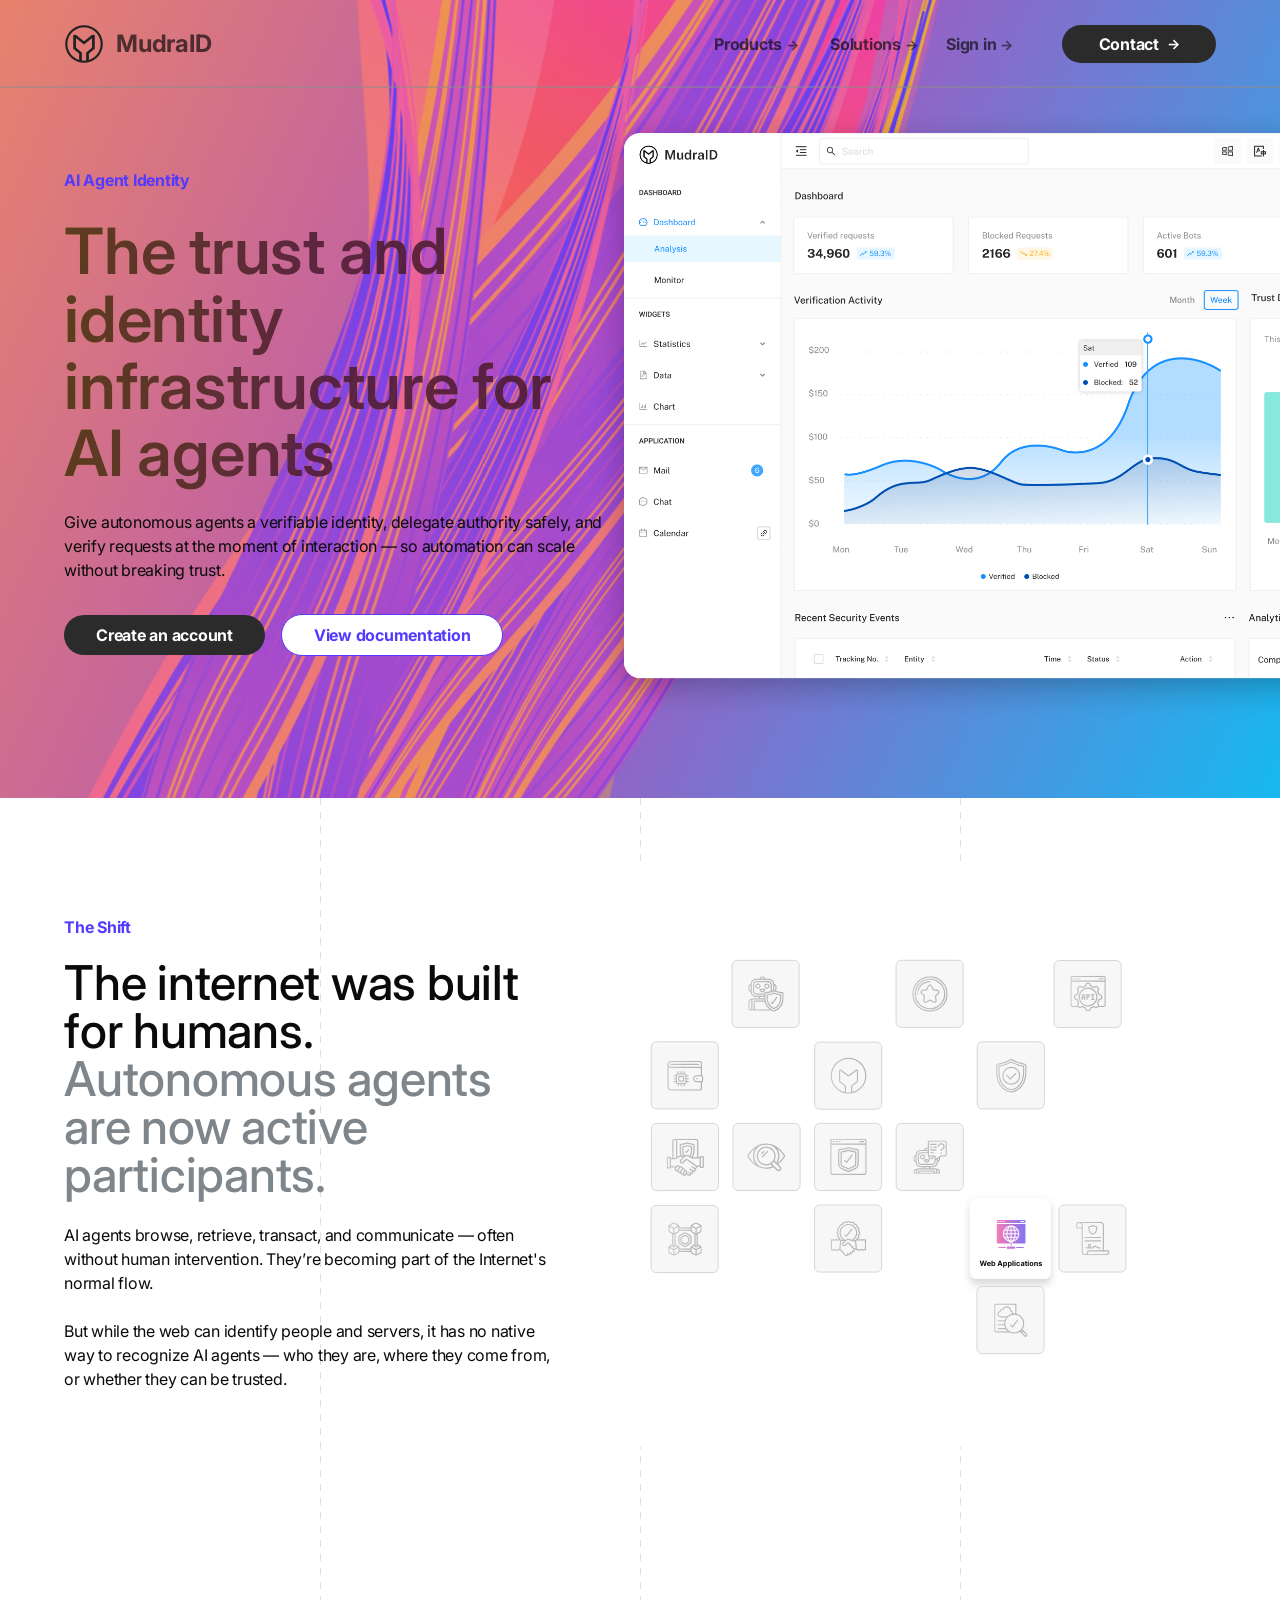
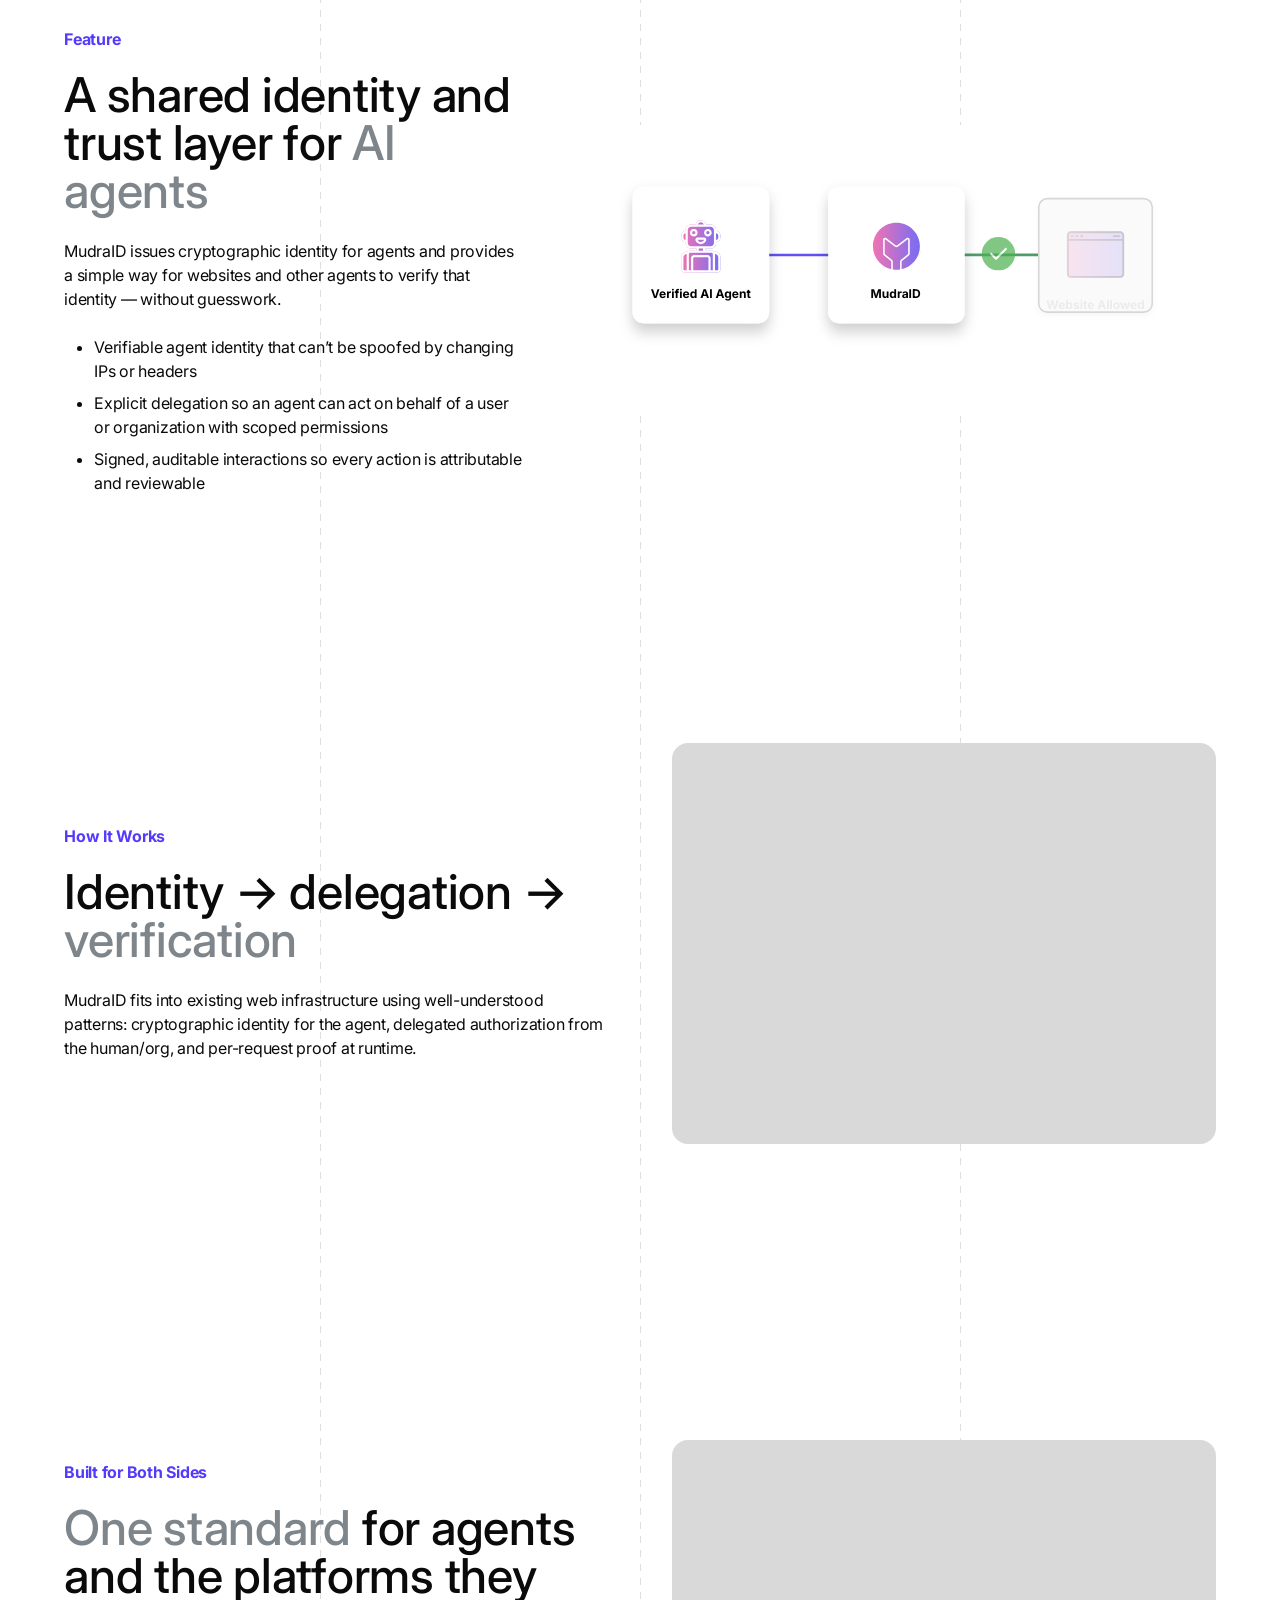
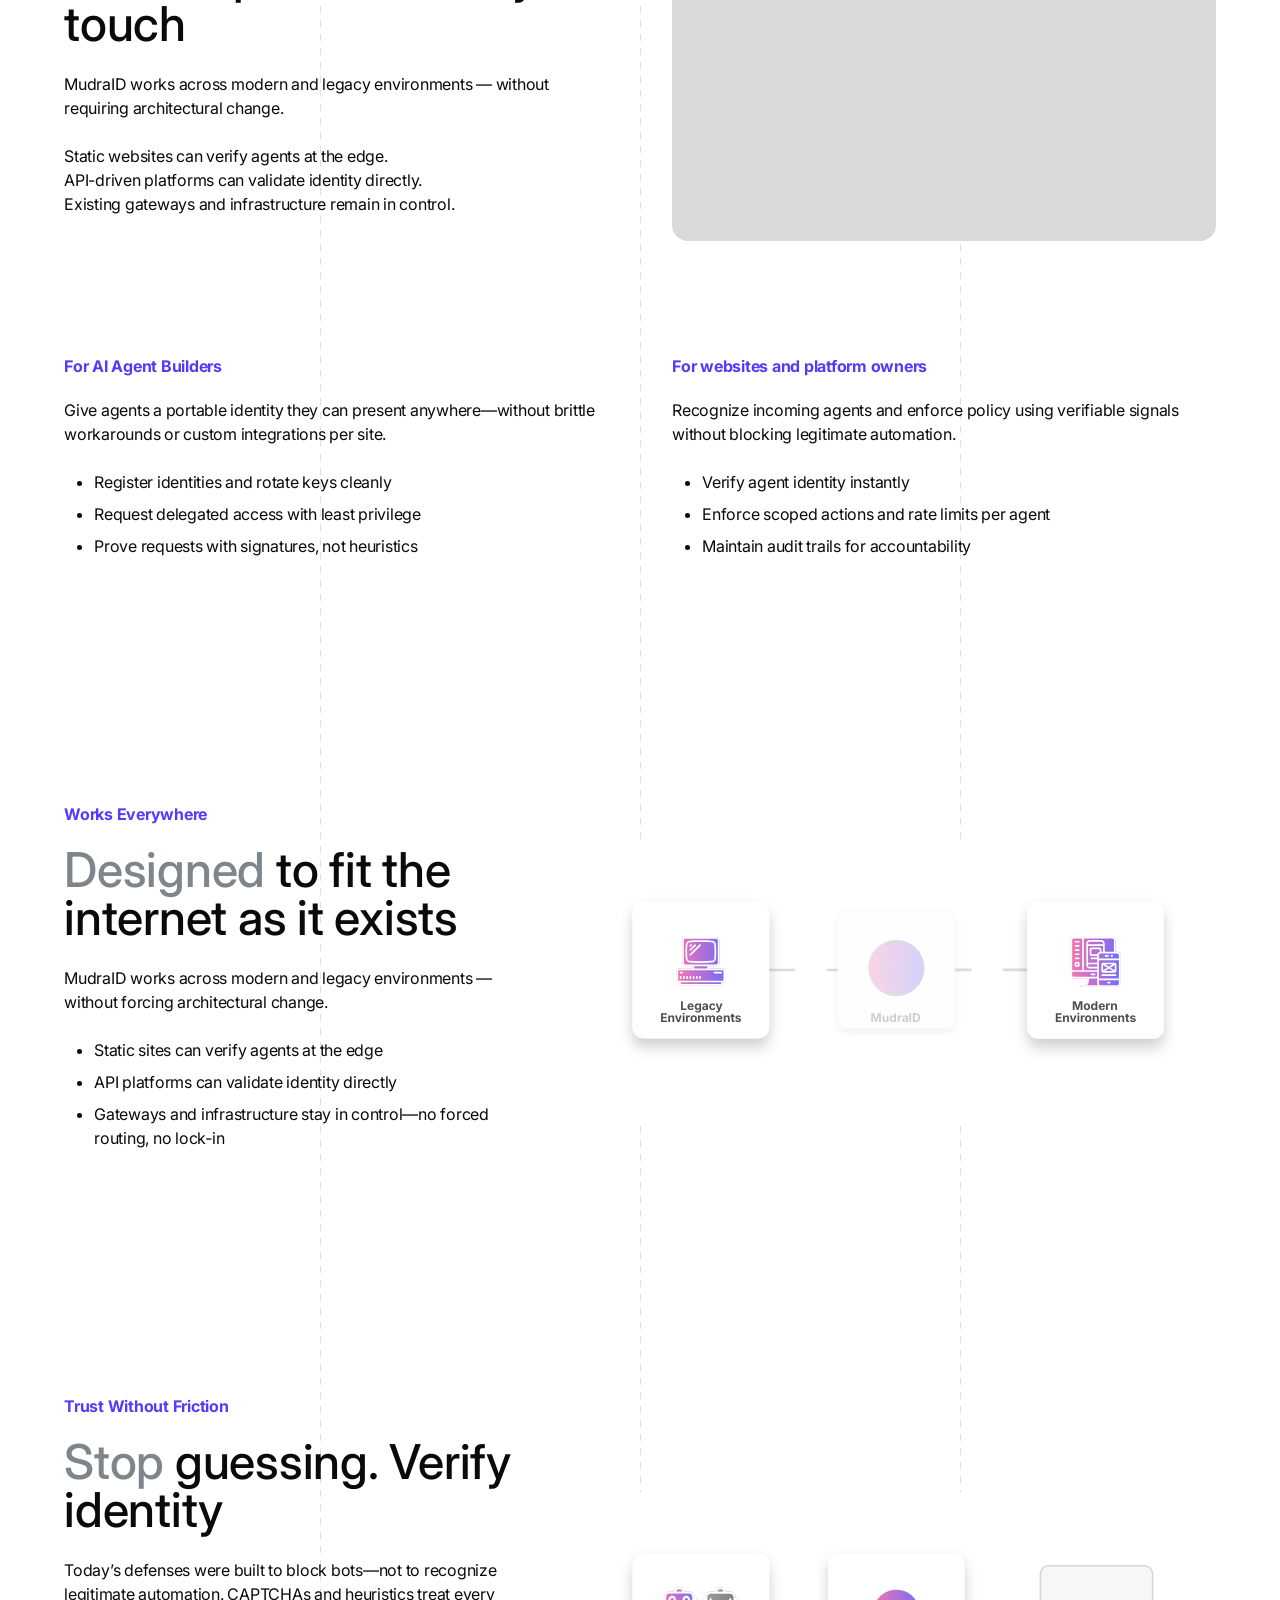
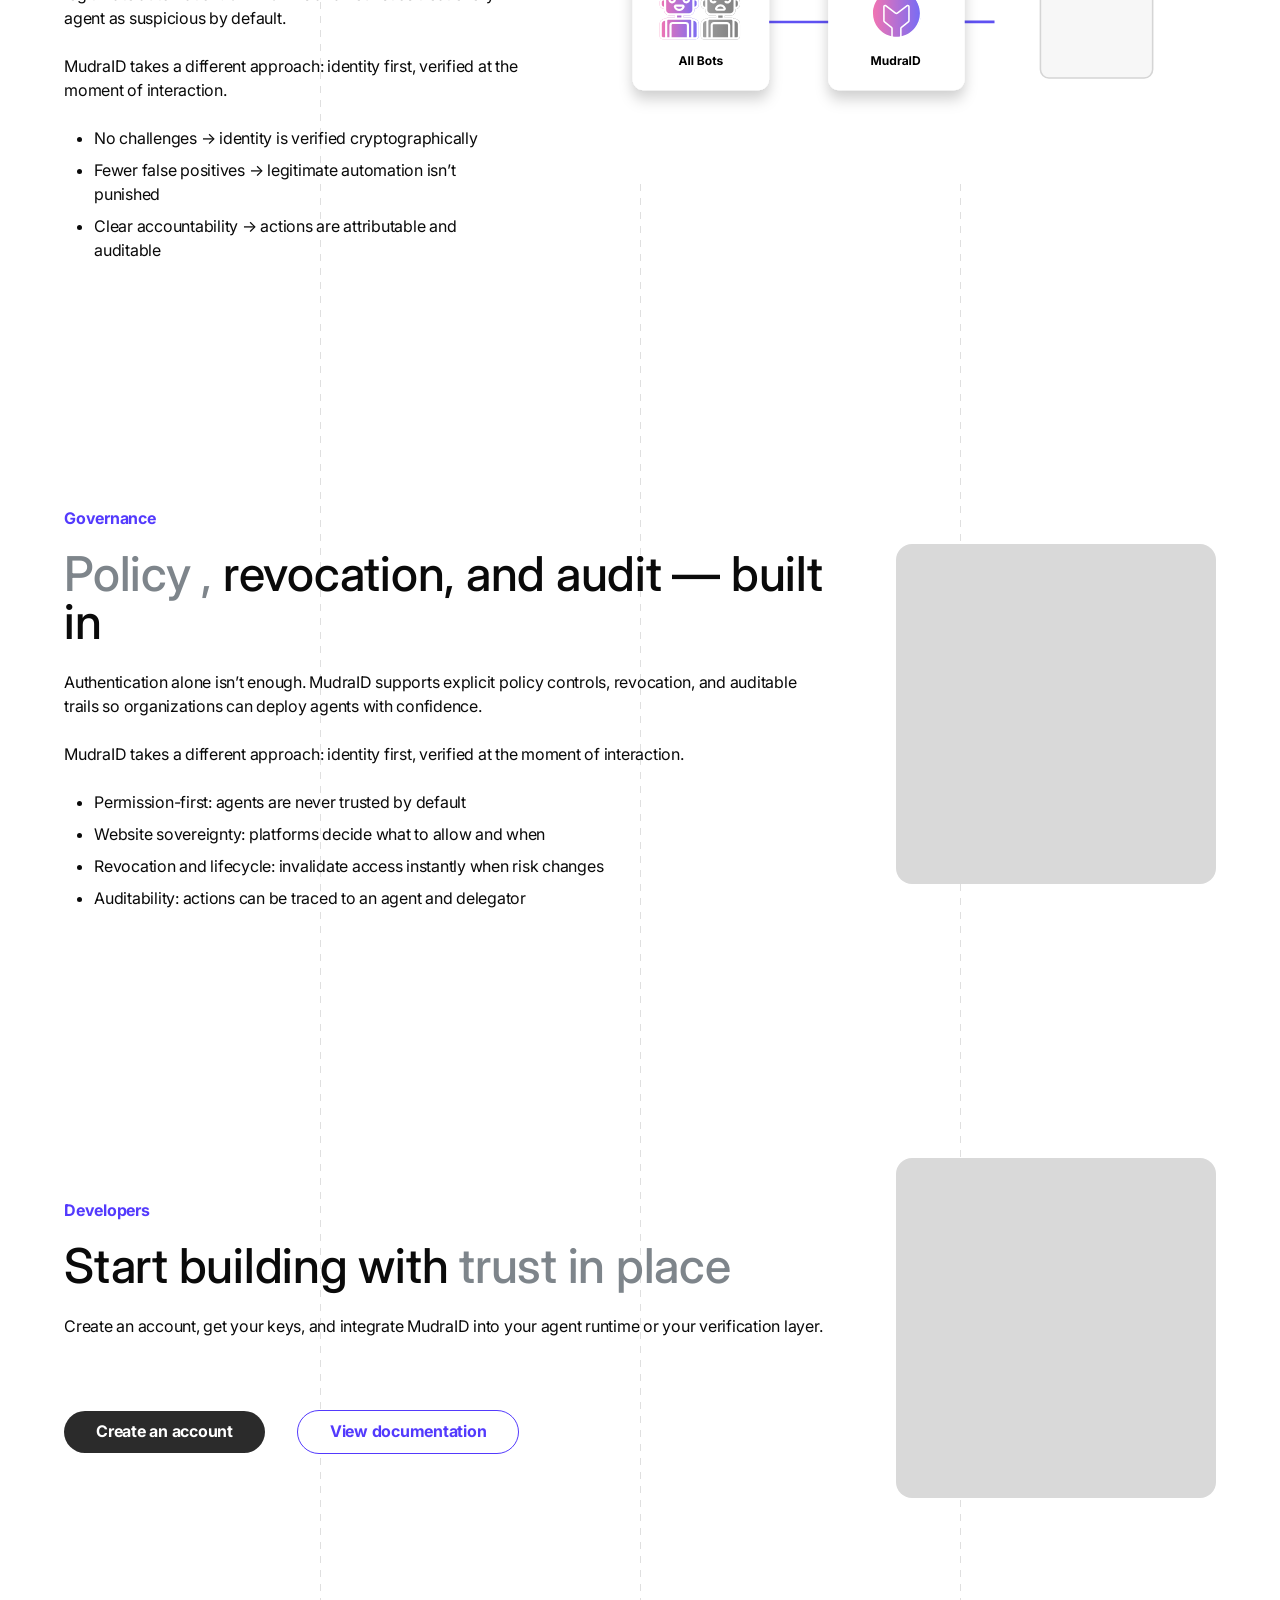
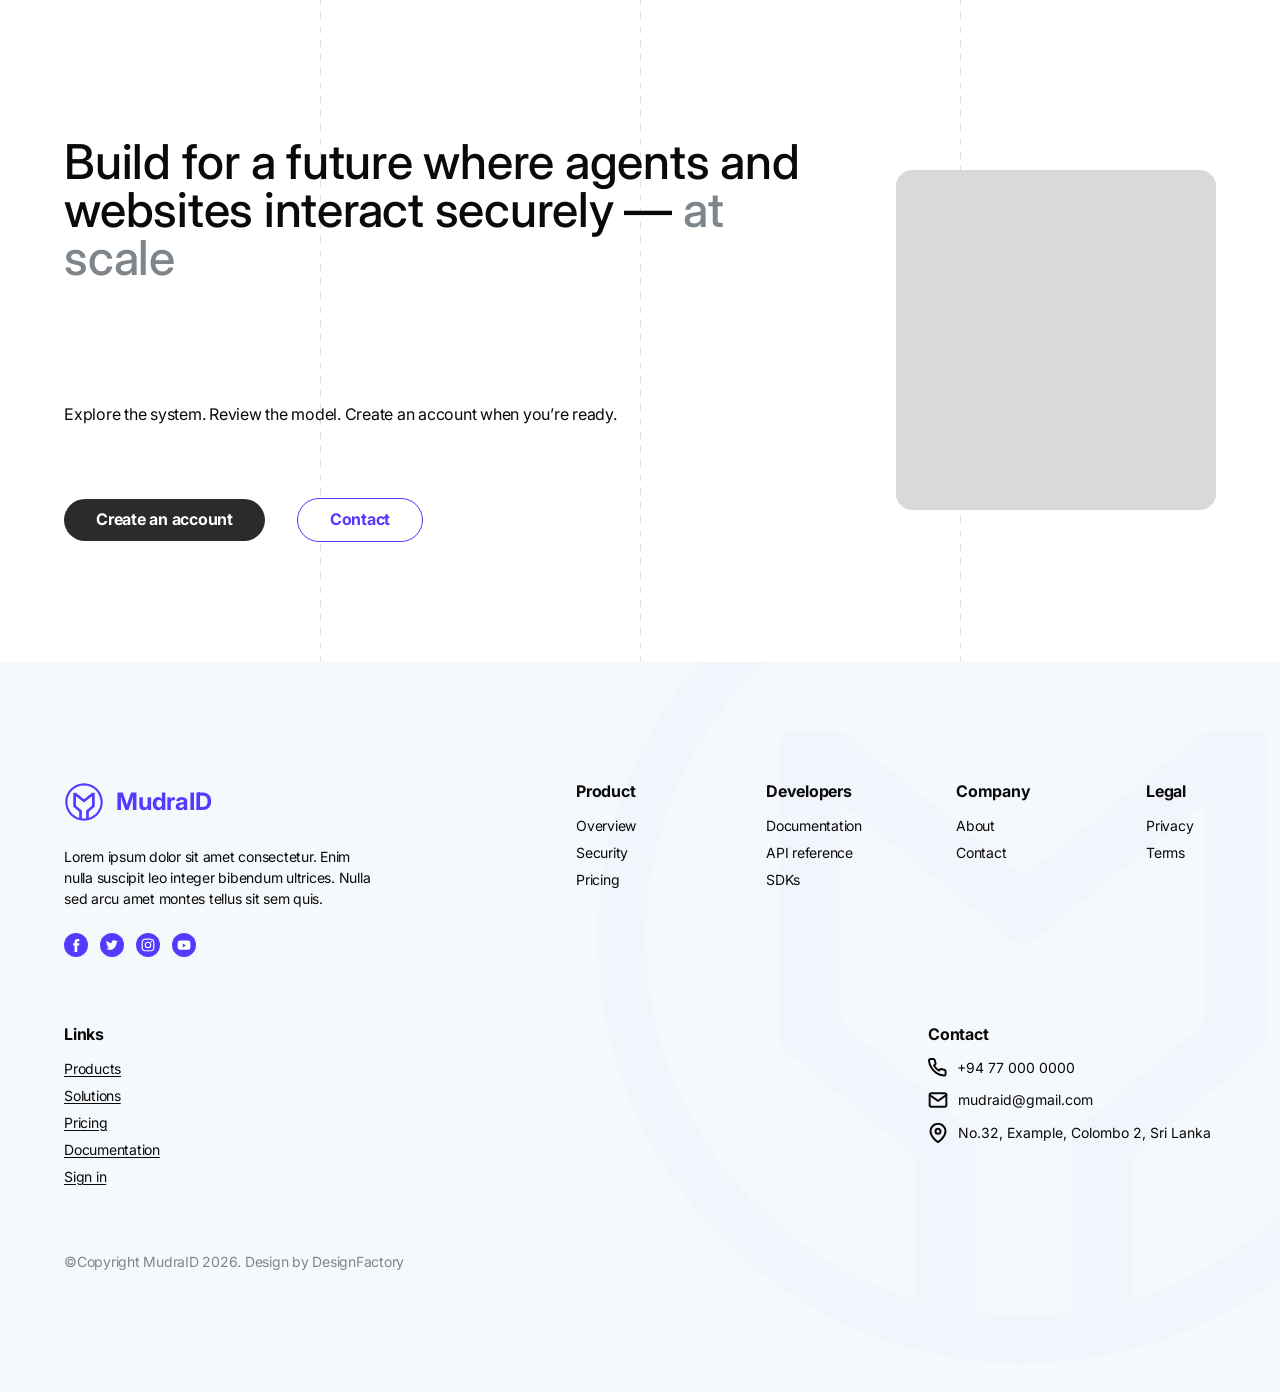
==== index.html @ 0c5ad4fb "1ST SECTION COMPLTET" ====
<!DOCTYPE html>
<html lang="en">

<head>
    <meta charset="UTF-8" />
    <meta name="viewport" content="width=device-width, initial-scale=1.0" />
    <title>MudraID – Trust and identity infrastructure for AI agents</title>
    <meta name="description"
        content="Enable autonomous systems to prove who they are, what they can do, and who they represent." />
    <link rel="preconnect" href="https://fonts.googleapis.com">
    <link rel="preconnect" href="https://fonts.gstatic.com" crossorigin>
    <link href="https://fonts.googleapis.com/css2?family=Inter:wght@400;500;600;700;800;900&display=swap"
        rel="stylesheet">
    <link rel="stylesheet" href="./assets/styles/css/home/home.css">
    <link rel="stylesheet" href="./assets/styles/css/home/home_mobile.css">
    <link rel="stylesheet" href="./assets/styles/css/home/home_tab.css">
</head>

<body>
    <header class="site-header">
        <div class="site-header-inner">
            <a href="/" class="site-header-logo" aria-label="MudraID home">
                <img src="assets/img/HeaderLogo.png" alt="" class="site-header-logo-img" width="40" height="40"
                    decoding="async">
                <span class="site-header-logo-text">
                    <span class="site-hero-title-rest">MudraID</span>
                </span>
            </a>
            <nav class="site-header-nav" aria-label="Main navigation">
                <a href="#" class="site-header-link">Products <span class="site-header-link-arrow"
                        aria-hidden="true">→</span></a>
                <a href="#" class="site-header-link">Solutions <span class="site-header-link-arrow"
                        aria-hidden="true">→</span></a>
                <a href="#" class="site-header-link">Sign in <span class="site-header-link-arrow"
                        aria-hidden="true">→</span></a>
                <a href="#" class="site-header-cta">Contact <span class="site-header-link-arrow"
                        aria-hidden="true">→</span></a>
            </nav>
        </div>
    </header>

    <!-- Hero: background animation (SVGator) -->
    <section class="site-hero" aria-label="Hero">
        <div class="site-hero-bg" aria-hidden="true">
            <object type="image/svg+xml" class="site-hero-bg-svg site-hero-bg-svg--bottom"
                data="assets/animations/Hero%20Bottom.svg" width="1920" height="1080" aria-hidden="true"></object>
            <object type="image/svg+xml" class="site-hero-bg-svg site-hero-bg-svg--top"
                data="assets/animations/Hero%20top.svg" width="1920" height="1080" aria-hidden="true"></object>
        </div>
        <div class="site-hero-main">
            <div class="site-hero-content">
                <div class="site-hero-copy">
                    <p class="site-hero-eyebrow">AI Agent Identity</p>
                    <h1 class="site-hero-title" aria-label="The trust and identity infrastructure for AI agents">
                        <span class="site-hero-title-line">The trust and</span>
                        <span class="site-hero-title-line">identity</span>
                        <span class="site-hero-title-line">infrastructure for</span>
                        <span class="site-hero-title-line">AI agents</span>
                    </h1>
                    <p class="site-hero-desc">Give autonomous agents a verifiable identity, delegate authority safely,
                        and
                        verify requests at the moment of interaction — so automation can scale without breaking trust.
                    </p>
                    <div class="site-hero-actions">
                        <a href="#" class="site-hero-btn site-hero-btn--primary">Create an account</a>
                        <a href="#" class="site-hero-btn site-hero-btn--secondary">View documentation</a>
                    </div>
                </div>
            </div>
            <div class="site-hero-dashboard-wide" aria-hidden="true">
                <img src="assets/img/fullDashBoard%20image.png" alt="" style="width: 95%; height: 100%;"
                    class="site-hero-dashboard-wide-img" loading="eager" decoding="async">
            </div>
        </div>
        <div class="site-hero-dashboard">
            <img src="assets/img/heroDashboardImage.png" alt="Product dashboard preview" class="site-hero-dashboard-img"
                width="640" height="400" loading="eager" decoding="async">
        </div>
    </section>

    <!-- section 1: The Shift (desktop: text + Story 1,2,3 animation — Figma) -->
    <div class="Section1">
        <div class="Content">
            <span class="section-label">The Shift</span>
            <span class="section-title">

                The internet was built for humans.
                <span class="text-style-1">Autonomous agents are now active participants.</span>
            </span>
            <span class="section-content">
                AI agents browse, retrieve, transact, and communicate — often without human intervention. They’re
                becoming part of the Internet's normal flow.
                 <br />
                 <br />
                But while the web can identify people and servers, it has no native way to recognize AI agents — who
                they are, where they come from, or whether they can be trusted.
            </span>
        </div>
        <div class="section1-shift-visual" aria-hidden="true">
            <object data="assets/animations/Story%201%2C2%2C3%20Desktop.svg" type="image/svg+xml"
                class="section1-shift-svg section1-shift-svg--desktop" width="658" height="585"
                aria-label="MudraID Core and Verification Gateway diagram"></object>
            <object data="assets/animations/Story%201%2C2%20Tablet.svg" type="image/svg+xml"
                class="section1-shift-svg section1-shift-svg--tablet"  aria-hidden="true"></object>
            <object data="assets/animations/Story%201%20Mobile.svg" type="image/svg+xml"
                class="section1-shift-svg section1-shift-svg--mobile" width="658" height="585" aria-hidden="true"></object>
        </div>
    </div>

    <!-- section 2: Feature — Section 3 A / Desktop animation -->
    <div class="Section Section--feature">
        <div class="Content">
            <span class="section-label">Feature</span>
            <span class="section-title">
                A shared identity and trust layer for
                <span class="text-style-1">AI agents</span>
            </span>
            <span class="section-content">
                MudraID issues cryptographic identity for agents and provides a simple way for websites and other agents
                to verify that identity — without guesswork.
            </span>
            <ul class="section-list">
                <li>Verifiable agent identity that can’t be spoofed by changing IPs or headers</li>
                <li>Explicit delegation so an agent can act on behalf of a user or organization with scoped permissions
                </li>
                <li>Signed, auditable interactions so every action is attributable and reviewable</li>
            </ul>
        </div>
        <div class="section-feature-visual home-section3-visual" aria-hidden="true">
            <div class="home-section3-anim-wrap home-section3-slides state-a" id="home-section3-slides">
                <div class="home-section3-slide home-section3-slide-a">
                    <object data-src="assets/animations/Section%203%20A.svg" data-lazy="true" type="image/svg+xml"
                        class="section-feature-svg home-section-img home-animated-svg-object home-section3-anim-object"
                        width="628" height="285"
                        aria-label="Unverified AI Agent to MudraID to Website Allowed flow diagram"></object>
                </div>
                <div class="home-section3-slide home-section3-slide-b">
                    <object data-src="assets/animations/Section%203%20B.svg" data-lazy="true" type="image/svg+xml"
                        class="section-feature-svg home-section-img home-animated-svg-object home-section3-anim-object"
                        width="628" height="285" aria-label="MudraID to Website Allowed flow diagram"></object>
                </div>
            </div>
        </div>
    </div>

    <!-- section 3-->
    <div class="Section Section--section3">
        <div class="Content Content--section3">
            <span class="section-label">How It Works</span>
            <span class="section-title">
                Identity → delegation →
                <span class="text-style-1">verification</span>
            </span>
            <span class="section-content">
                MudraID fits into existing web infrastructure using well-understood patterns: cryptographic identity for
                the agent, delegated authorization from the human/org, and per-request proof at runtime.
            </span>
        </div>
        <div class="Placeholder" aria-hidden="true"></div>
    </div>

    <!-- section 4-->
    <div class="Section Section--section3">
        <div class="Content Content--section3">
            <span class="section-label">Built for Both Sides</span>
            <span class="section-title">
                <span class="text-style-1">One standard</span>
                for agents and the platforms they touch

            </span>
            <span class="section-content">
                MudraID works across modern and legacy environments — without requiring architectural change.
                <br />
                <br />
                Static websites can verify agents at the edge.<br />
                API-driven platforms can validate identity directly.<br />
                Existing gateways and infrastructure remain in control.
            </span>


        </div>
        <div class="Placeholder"></div>
        <div class="section4-sub-section">
            <div class="section4-sub-col">
                <div class="section4-sub-label">For AI Agent Builders</div>
                <div class="section-content">Give agents a portable identity they can present anywhere—without brittle
                    workarounds or custom integrations per site.</div>
                <ul class="section-list">
                    <li> Register identities and rotate keys cleanly</li>
                    <li>Request delegated access with least privilege
                    </li>
                    <li>Prove requests with signatures, not heuristics</li>
                </ul>
            </div>
            <div class="section4-sub-col">
                <div class="section4-sub-label">For websites and platform owners</div>
                <div class="section-content">Recognize incoming agents and enforce policy using verifiable signals
                    without
                    blocking legitimate automation.</div>
                <ul class="section-list">
                    <li>Verify agent identity instantly</li>
                    <li>Enforce scoped actions and rate limits per agent
                    </li>
                    <li>Maintain audit trails for accountability</li>
                </ul>
            </div>
        </div>
    </div>

    <!-- section 5 -->
    <div class="Section Section--works">
        <div class="Content">
            <span class="section-label">Works Everywhere</span>
            <span class="section-title">
                <span class="text-style-1">Designed</span>
                to fit the internet as it exists

            </span>
            <span class="section-content">
                MudraID works across modern and legacy environments —without forcing architectural change.

            </span>
            <ul class="section-list">
                <li>Static sites can verify agents at the edge</li>
                <li>API platforms can validate identity directly
                </li>
                <li>Gateways and infrastructure stay in control—no forced routing, no lock‑in</li>
            </ul>
        </div>
        <div class="section-feature-visual" aria-hidden="true">
            <object data="assets/animations/Section%205.svg" type="image/svg+xml" class="section-feature-svg"
                width="628" height="285" aria-label="Unverified AI Agent to MudraID to Website flow diagram"></object>
        </div>
    </div>

    <!-- section 6 -->
    <div class="Section Section--trust">
        <div class="Content">
            <span class="section-label">Trust Without Friction</span>
            <span class="section-title">
                <span class="text-style-1">Stop</span>
                guessing. Verify identity

            </span>
            <span class="section-content">
                Today’s defenses were built to block bots—not to recognize legitimate automation. CAPTCHAs and
                heuristics treat every agent as suspicious by default.
                <br />
                <br />
                MudraID takes a different approach: identity first, verified at the moment of interaction.
            </span>
            <ul class="section-list">
                <li>No challenges → identity is verified cryptographically</li>
                <li>Fewer false positives → legitimate automation isn’t punished
                </li>
                <li>Clear accountability → actions are attributable and auditable</li>
            </ul>
        </div>
        <div class="section-feature-visual home-section6-visual" aria-hidden="true">
            <div class="home-section6-anim-wrap home-section6-slides state-a" id="home-section6-slides">
                <div class="home-section6-slide home-section6-slide-a">
                    <object data-src="assets/animations/Section%206%20A.svg" data-lazy="true" type="image/svg+xml"
                        class="section-feature-svg home-section-img home-animated-svg-object home-section6-anim-object"
                        width="628" height="285" aria-label="All Bots to MudraID to Verifies flow diagram"></object>
                </div>
                <div class="home-section6-slide home-section6-slide-b">
                    <object data-src="assets/animations/Section%206%20B.svg" data-lazy="true" type="image/svg+xml"
                        class="section-feature-svg home-section-img home-animated-svg-object home-section6-anim-object"
                        width="628" height="285" aria-label="All Bots to MudraID to Verifies flow diagram"></object>
                </div>
            </div>
        </div>
    </div>

    <!-- section 8 -->
    <div class="Section Section--governance">
        <div class="Content">
            <span class="section-label">Governance</span>
            <span class="section-title">
                <span class="text-style-1">Policy ,</span>
                revocation, and audit — built in
            </span>
            <span class="section-content">
                Authentication alone isn’t enough. MudraID supports explicit policy controls, revocation, and auditable
                trails so organizations can deploy agents with confidence.
                <br />
                <br />
                MudraID takes a different approach: identity first, verified at the moment of interaction.
                <ul class="section-list">
                    <li>
                        Permission-first: agents are never trusted by default
                    </li>
                    <li>
                        Website sovereignty: platforms decide what to allow and when
                    </li>
                    <li>
                        Revocation and lifecycle: invalidate access instantly when risk changes
                    </li>
                    <li>
                        Auditability: actions can be traced to an agent and delegator
                    </li>
                </ul>

            </span>
        </div>
        <div class="Placeholder"></div>
    </div>
    <!-- section 9 -->
    <div class="Section Section--developers">
        <div class="Content">
            <span class="section-label">
                Developers
            </span>
            <span class="section-title">
                Start building with
                <span class="text-style-1">trust in place</span>
            </span>
            <span
                class="Create-an-account-get-your-keys-and-integrate-MudraID-into-your-agent-runtime-or-your-verification">
                Create an account, get your keys, and integrate MudraID into your agent runtime or your verification
                layer.
            </span>

            <div class="button-wrapper">
                <div class="Buttons-primary">
                    <span class="Primary">
                        Create an account
                    </span>
                </div>
                <div class="Buttons-secondary">
                    <span class="Secondary">
                        View documentation
                    </span>
                </div>
            </div>

        </div>
        <div class="Placeholder"></div>
    </div>
    <!-- section 10 -->
    <div class="Section Section--closing">
        <div class="Content">
            <span class="Build-for-a-future-where-agents-and-websites-interact-securely-at-scale">
                Build for a future where agents and websites interact securely —
                <span class="text-style-1">at scale</span>
            </span>
            <span class="Explore-the-system-Review-the-model-Create-an-account-when-youre-ready">
                Explore the system. Review the model. Create an account when you’re ready.
            </span>
            <div class="button-wrapper">
                <div class="Buttons-primary">
                    <span class="Primary">
                        Create an account
                    </span>
                </div>
                <div class="Buttons-secondary">
                    <span class="Secondary">
                        Contact
                    </span>
                </div>
            </div>

        </div>
        <div class="Placeholder"></div>
    </div>

    <!-- footer -->
    <footer class="site-footer" id="contact">
        <div class="site-footer-inner">
            <div class="site-footer-main">
                <div class="site-footer-brand">
                    <a href="/" class="site-footer-logo" aria-label="MudraID home">
                        <img src="assets/img/FooterLogo.svg" alt="" class="site-footer-logo-img" width="40" height="40"
                            loading="lazy" decoding="async" aria-hidden="true">
                        <span class="site-footer-logo-text">MudraID</span>
                    </a>
                    <p class="site-footer-desc">Lorem ipsum dolor sit amet consectetur. Enim nulla suscipit leo integer
                        bibendum ultrices. Nulla sed arcu amet montes tellus sit sem quis.</p>
                    <div class="site-footer-social">
                        <a href="#">
                            <svg xmlns="http://www.w3.org/2000/svg" width="24" height="24" viewBox="0 0 24 24"
                                fill="none">
                                <rect width="24" height="24" rx="12" fill="#533AFD" />
                                <path
                                    d="M15.28 6v2.25h-1.128c-.842 0-.898.315-.898.901l-.003 1.126h2.041l-.24 2.25h-1.801v6.529H10.55v-6.529H9.2v-2.25h1.35v-1.35C10.55 7.09 11.312 6 13.477 6h1.802z"
                                    fill="#fff" />
                            </svg>
                        </a>
                        <a href="#">
                            <svg xmlns="http://www.w3.org/2000/svg" width="24" height="24" viewBox="0 0 24 24"
                                fill="none">
                                <rect width="24" height="24" rx="12" fill="#533AFD" />
                                <path fill-rule="evenodd" clip-rule="evenodd"
                                    d="M13.277 7.313c.386-.136 1.041-.153 1.47-.035.167.051.486.22.713.373l.411.28.453-.144c.252-.076.587-.203.738-.288.142-.076.269-.118.27-.094 0 .144-.311.636-.571.908-.353.38-.252.415.462.16.427-.143.436-.143.352.017-.05.085-.31.382-.588.653-.47.466-.495.517-.495.907 0 .601-.285 1.855-.57 2.542-.529 1.288-1.663 2.618-2.796 3.288-1.595.94-3.718 1.178-5.506.627C7.024 16.32 6 15.846 6 15.76c.003-.026.313-.06.688-.068a4.726 4.726 0 0 0 2.25-.627l.453-.271-.52-.178c-.739-.254-1.402-.839-1.57-1.39-.05-.177-.034-.186.436-.186l.488-.009-.412-.194c-.486-.246-.932-.661-1.15-1.085-.16-.305-.36-1.076-.302-1.136.018-.024.194.026.395.094.579.212.654.16.318-.195-.63-.644-.822-1.602-.52-2.508l.142-.407.555.55c1.133 1.11 2.467 1.771 3.995 1.966l.42.051-.025-.415c-.076-1.076.587-2.06 1.636-2.44z"
                                    fill="#fff" />
                            </svg>
                        </a>
                        <a href="#">
                            <svg width="24" height="24" viewBox="0 0 24 24" fill="none"
                                xmlns="http://www.w3.org/2000/svg">
                                <rect width="24" height="24" rx="12" fill="#533AFD" />
                                <path fill-rule="evenodd" clip-rule="evenodd"
                                    d="M11.999 5.6c1.738 0 1.956.008 2.639.039.68.03 1.146.138 1.554.297.422.163.777.382 1.133.738s.576.713.74 1.134c.157.406.264.871.296 1.552.031.683.04.902.04 2.64s-.009 1.955-.04 2.638c-.032.68-.14 1.146-.297 1.553-.163.421-.383.779-.739 1.134a3.131 3.131 0 0 1-1.133.739c-.407.158-.872.266-1.553.297-.683.031-.9.038-2.639.038-1.738 0-1.956-.007-2.639-.038-.68-.03-1.146-.14-1.553-.297a3.135 3.135 0 0 1-1.134-.739 3.135 3.135 0 0 1-.737-1.134c-.159-.406-.267-.872-.298-1.553-.031-.683-.038-.9-.038-2.638s.007-1.957.038-2.64c.03-.68.138-1.145.297-1.552.164-.421.383-.778.739-1.134a3.135 3.135 0 0 1 1.134-.738c.406-.159.871-.266 1.552-.297.683-.031.901-.04 2.638-.04z"
                                    fill="#fff" />
                                <path
                                    d="M11.427 6.754H12c1.709 0 1.911.005 2.586.036.624.029.963.133 1.188.22.299.117.512.255.736.48.224.223.362.437.478.736.088.225.192.563.221 1.187.03.675.037.878.037 2.586 0 1.708-.006 1.91-.037 2.585-.029.624-.133.963-.22 1.189a1.98 1.98 0 0 1-.48.735 1.979 1.979 0 0 1-.735.478c-.225.088-.564.192-1.188.221-.675.03-.877.037-2.586.037-1.709 0-1.912-.006-2.587-.037-.624-.029-.963-.133-1.188-.22a1.982 1.982 0 0 1-.736-.48 1.984 1.984 0 0 1-.48-.736c-.087-.225-.19-.564-.219-1.187-.03-.675-.037-.878-.037-2.587s.006-1.91.037-2.585c.029-.624.132-.963.22-1.188.116-.299.255-.513.48-.737.223-.223.436-.362.735-.478.225-.088.564-.192 1.188-.22.59-.028.82-.036 2.013-.037v.002zM12 8.713a3.287 3.287 0 1 0 .002 6.574A3.287 3.287 0 0 0 12 8.713zm3.417-.897a.768.768 0 1 0 0 1.536.768.768 0 0 0 0-1.536z"
                                    fill="#533AFD" />
                                <path d="M12 9.867a2.133 2.133 0 1 1 0 4.267 2.133 2.133 0 0 1 0-4.267z"
                                    fill="#533AFD" />
                            </svg>

                        </a>
                        <a href="#">
                            <svg width="24" height="24" viewBox="0 0 24 24" fill="none"
                                xmlns="http://www.w3.org/2000/svg">
                                <rect width="24" height="24" rx="12" fill="#533AFD" />
                                <path
                                    d="M12 7.6s4.003 0 5.001.274c.55.151.985.597 1.132 1.162.265 1.017.267 3.13.267 3.163 0 0 0 2.14-.267 3.164A1.626 1.626 0 0 1 17 16.525C16.003 16.8 12 16.8 12 16.8c-.023 0-4.006 0-5.001-.275a1.626 1.626 0 0 1-1.132-1.162C5.6 14.338 5.6 12.2 5.6 12.2c0-.033.002-2.146.267-3.163A1.626 1.626 0 0 1 7 7.874C7.994 7.6 11.977 7.6 12 7.6z"
                                    fill="#fff" />
                                <path d="M10.8 14.4v-4l3.2 2-3.2 2z" fill="#533AFD" />
                            </svg>

                        </a>
                    </div>
                </div>
                <nav class="site-footer-nav" aria-label="Footer">
                    <div class="site-footer-col">
                        <h3 class="site-footer-heading">Product</h3>
                        <ul class="site-footer-links">
                            <li><a href="#">Overview</a></li>
                            <li><a href="#">Security</a></li>
                            <li><a href="#">Pricing</a></li>
                        </ul>
                    </div>
                    <div class="site-footer-col">
                        <h3 class="site-footer-heading">Developers</h3>
                        <ul class="site-footer-links">
                            <li><a href="#">Documentation</a></li>
                            <li><a href="#">API&nbsp;reference</a></li>
                            <li><a href="#">SDKs</a></li>
                        </ul>
                    </div>
                    <div class="site-footer-col">
                        <h3 class="site-footer-heading">Company</h3>
                        <ul class="site-footer-links">
                            <li><a href="#">About</a></li>
                            <li><a href="#">Contact</a></li>
                        </ul>
                    </div>
                    <div class="site-footer-col">
                        <h3 class="site-footer-heading">Legal</h3>
                        <ul class="site-footer-links">
                            <li><a href="#">Privacy</a></li>
                            <li><a href="#">Terms</a></li>
                        </ul>
                    </div>
                </nav>
            </div>

            <div class="site-footer-bottom">
                <div class="site-footer-bottom-col site-footer-bottom-links">
                    <h3 class="site-footer-heading">Links</h3>
                    <ul class="site-footer-links site-footer-links--underline">
                        <li><a href="#">Products</a></li>
                        <li><a href="#">Solutions</a></li>
                        <li><a href="#">Pricing</a></li>
                        <li><a href="#">Documentation</a></li>
                        <li><a href="#" id="signin">Sign in</a></li>
                    </ul>
                </div>
                <div class="site-footer-bottom-col site-footer-contact-col">
                    <h3 class="site-footer-heading">Contact</h3>
                    <div class="site-footer-contact">
                        <p class="site-footer-contact-item">
                            <svg width="19" height="19" viewBox="0 0 19 19" fill="none"
                                xmlns="http://www.w3.org/2000/svg">
                                <path
                                    d="M17.5734 13.4334V15.9334C17.5744 16.1655 17.5268 16.3952 17.4339 16.6079C17.3409 16.8205 17.2045 17.0114 17.0335 17.1683C16.8625 17.3252 16.6606 17.4446 16.4407 17.519C16.2209 17.5934 15.9879 17.621 15.7568 17.6001C13.1925 17.3214 10.7293 16.4452 8.5651 15.0417C6.55162 13.7623 4.84454 12.0552 3.5651 10.0417C2.15675 7.86775 1.2803 5.39258 1.00676 2.81675C0.985939 2.5863 1.01333 2.35405 1.08718 2.13477C1.16104 1.91549 1.27974 1.71399 1.43574 1.5431C1.59173 1.37221 1.7816 1.23567 1.99326 1.14218C2.20491 1.04869 2.43371 1.0003 2.6651 1.00008H5.1651C5.56952 0.9961 5.96159 1.13931 6.26823 1.40302C6.57487 1.66674 6.77516 2.03295 6.83176 2.43341C6.93728 3.23347 7.13297 4.01902 7.4151 4.77508C7.52722 5.07335 7.55148 5.39751 7.48502 5.70915C7.41856 6.02079 7.26415 6.30684 7.0401 6.53341L5.98176 7.59175C7.16806 9.67804 8.89548 11.4055 10.9818 12.5917L12.0401 11.5334C12.2667 11.3094 12.5527 11.155 12.8644 11.0885C13.176 11.022 13.5002 11.0463 13.7984 11.1584C14.5545 11.4405 15.34 11.6362 16.1401 11.7417C16.5449 11.7989 16.9146 12.0028 17.1789 12.3147C17.4432 12.6266 17.5836 13.0247 17.5734 13.4334Z"
                                    stroke="#0A0A0A" stroke-width="2" stroke-linecap="round" stroke-linejoin="round" />
                            </svg>


                            <a href="tel:+94770000000">+94 77 000 0000</a>
                        </p>
                        <p class="site-footer-contact-item">
                            <svg width="20" height="20" viewBox="0 0 20 20" fill="none"
                                xmlns="http://www.w3.org/2000/svg">
                                <g clip-path="url(#clip0_1_904)">
                                    <path
                                        d="M3.33332 3.33325H16.6667C17.5833 3.33325 18.3333 4.08325 18.3333 4.99992V14.9999C18.3333 15.9166 17.5833 16.6666 16.6667 16.6666H3.33332C2.41666 16.6666 1.66666 15.9166 1.66666 14.9999V4.99992C1.66666 4.08325 2.41666 3.33325 3.33332 3.33325Z"
                                        stroke="#0A0A0A" stroke-width="2" stroke-linecap="round"
                                        stroke-linejoin="round" />
                                    <path d="M18.3333 5L9.99999 10.8333L1.66666 5" stroke="#0A0A0A" stroke-width="2"
                                        stroke-linecap="round" stroke-linejoin="round" />
                                </g>
                                <defs>
                                    <clipPath id="clip0_1_904">
                                        <rect width="20" height="20" fill="white" />
                                    </clipPath>
                                </defs>
                            </svg>

                            <a href="mailto:mudraid@gmail.com">mudraid@gmail.com</a>
                        </p>
                        <p class="site-footer-contact-item">
                            <svg width="20" height="20" viewBox="0 0 20 20" fill="none"
                                xmlns="http://www.w3.org/2000/svg">
                                <g clip-path="url(#clip0_1_909)">
                                    <path
                                        d="M17.5 8.33325C17.5 14.1666 10 19.1666 10 19.1666C10 19.1666 2.5 14.1666 2.5 8.33325C2.5 6.34413 3.29018 4.43647 4.6967 3.02995C6.10322 1.62343 8.01088 0.833252 10 0.833252C11.9891 0.833252 13.8968 1.62343 15.3033 3.02995C16.7098 4.43647 17.5 6.34413 17.5 8.33325Z"
                                        stroke="#0A0A0A" stroke-width="2" stroke-linecap="round"
                                        stroke-linejoin="round" />
                                    <path
                                        d="M10 10.8333C11.3807 10.8333 12.5 9.71396 12.5 8.33325C12.5 6.95254 11.3807 5.83325 10 5.83325C8.61929 5.83325 7.5 6.95254 7.5 8.33325C7.5 9.71396 8.61929 10.8333 10 10.8333Z"
                                        stroke="#0A0A0A" stroke-width="2" stroke-linecap="round"
                                        stroke-linejoin="round" />
                                </g>
                                <defs>
                                    <clipPath id="clip0_1_909">
                                        <rect width="20" height="20" fill="white" />
                                    </clipPath>
                                </defs>
                            </svg>

                            <span>No.32, Example, Colombo 2, Sri Lanka</span>
                        </p>
                    </div>
                </div>
            </div>

            <p class="site-footer-copyright">©Copyright MudraID 2026. Design by DesignFactory</p>
        </div>
    </footer>
    <script src="./assets/styles/js/home/home.js" defer></script>
</body>

</html>
---- assets/styles/css/home/home.css ----
@property --hero-c1 {
  syntax: '<color>';
  inherits: false;
  initial-value: #f1b323;
}

@property --hero-c2 {
  syntax: '<color>';
  inherits: false;
  initial-value: #f15ba3;
}

@property --hero-c3 {
  syntax: '<color>';
  inherits: false;
  initial-value: #f35190;
}

@property --hero-c4 {
  syntax: '<color>';
  inherits: false;
  initial-value: #f1b323;
}

@property --hero-c5 {
  syntax: '<color>';
  inherits: false;
  initial-value: #00c8ff;
}

@property --hero-angle {
  syntax: '<angle>';
  inherits: false;
  initial-value: 90deg;
}

/* Remove default margin/padding so hero and sections sit flush with the viewport */
html {
  scroll-padding-top: 88px;
  background-image:
    repeating-linear-gradient(to bottom, rgba(140, 140, 140, 0.28) 0 7px, transparent 7px 14px),
    repeating-linear-gradient(to bottom, rgba(140, 140, 140, 0.28) 0 7px, transparent 7px 14px),
    repeating-linear-gradient(to bottom, rgba(140, 140, 140, 0.28) 0 7px, transparent 7px 14px);
  background-size: 1px 100%, 1px 100%, 1px 100%;
  background-position: calc(50% - 320px) 0, 50% 0, calc(50% + 320px) 0;
  background-repeat: no-repeat;
}

html,
body {
  margin: 0;
  padding: 0;
}

/* Site header: logo left, nav + CTA right, over hero */
.site-header {
  position: absolute;
  top: 0;
  left: 0;
  right: 0;
  z-index: 20;
  box-sizing: border-box;
  font-family: Inter, sans-serif;
}

.site-header::after {
  content: "";
  display: block;
  position: absolute;
  left: 0;
  right: 0;
  bottom: 0;
  height: 2px;
  flex-grow: 0;
  opacity: 0.5;
  mix-blend-mode: color-burn;
  background-color: #8c8c8c;
  pointer-events: none;
}

.site-header-inner {
  max-width: 1280px;
  margin: 0 auto;
  padding: 24px 64px;
  display: flex;
  flex-direction: row;
  flex-wrap: wrap;
  justify-content: space-between;
  align-items: center;
  gap: 24px 32px;
  box-sizing: border-box;
}

.site-header-logo {
  display: inline-flex;
  flex-direction: row;
  align-items: center;
  gap: 12px;
  text-decoration: none;
  color: inherit;
}

.site-header-logo-img {
  display: block;
  width: 40px;
  height: 40px;
  flex-shrink: 0;
  object-fit: contain;
}

.site-header-logo-text {
  display: inline-flex;
  flex-direction: row;
  align-items: baseline;
  flex-grow: 0;
  width: auto;
  height: auto;
  mix-blend-mode: color-burn;
  font-family: Inter;
  font-size: 24px;
  font-weight: bold;
  font-stretch: normal;
  font-style: normal;
  line-height: 1;
  letter-spacing: -0.25px;
  text-align: left;
  color: #1a1a1a;
}

.site-header-nav {
  display: flex;
  flex-direction: row;
  flex-wrap: wrap;
  align-items: center;
  justify-content: flex-end;
  gap: 8px 26px;
}

.site-header-link {
  width: 90px;
  height: 16px;
  flex-grow: 0;
  mix-blend-mode: color-burn;
  font-family: Inter;
  font-size: 16px;
  font-weight: bold;
  font-stretch: normal;
  font-style: normal;
  line-height: 1;
  letter-spacing: -0.25px;
  text-align: left;
  color: rgba(10, 10, 10, 0.68);
  text-decoration: none;
}

.site-header-link-arrow {
  font-size: 14px;
  line-height: 1;
  opacity: 0.85;
}

.site-header-cta {
  width: 144px;
  height: 32px;
  flex-grow: 0;
  display: flex;
  flex-direction: row;
  justify-content: center;
  align-items: center;
  gap: 8px;
  padding: 3px 5px;
  border-radius: 36px;
  background-color: #2b2b2b;
  line-height: 1;
  letter-spacing: -0.25px;
  text-align: center;
  color: #fff;
  text-decoration: none;
  font-size: 16px;
  font-weight: bold;
}
.site-header-cta .site-header-link-arrow {
  opacity: 1;
}

.Section {
  width: 100%;
  max-width: 1280px;
  margin: 0 auto;
  flex-grow: 0;
  display: flex;
  flex-direction: row;
  justify-content: flex-start;
  align-items: center;
  gap: 64px;
  padding: 120px 64px;
  box-sizing: border-box;
}

.Content {
  align-self: stretch;
  flex-grow: 1;
  display: flex;
  flex-direction: column;
  justify-content: center;
  align-items: flex-start;
  padding: 0;
}

.section-content {
  align-self: stretch;
  flex-grow: 0;
  font-family: Inter;
  font-size: 16px;
  font-weight: normal;
  font-stretch: normal;
  font-style: normal;
  line-height: 1.5;
  letter-spacing: -0.25px;
  text-align: left;
  color: #0a0a0a;
}

.button-wrapper {
  /* width: 362px; */
  /* height: 40px; */
  flex-grow: 0;
  display: flex;
  flex-direction: row;
  justify-content: flex-start;
  align-items: center;
  gap: 32px;
  padding: 0;
}

.Buttons-primary {
  /* width: 204px; */
  /* height: 40px; */
  flex-grow: 0;
  flex-direction: row;
  justify-content: center;
  align-items: center;
  gap: 8px;
  padding: 12px 32px;
  border-radius: 36px;
  background-color: #2b2b2b;
}

.Primary {
  width: 140px;
  height: 16px;
  flex-grow: 0;
  font-family: Inter;
  font-size: 16px;
  font-weight: bold;
  font-stretch: normal;
  font-style: normal;
  line-height: 1;
  letter-spacing: -0.25px;
  text-align: center;
  color: #fff;
}

.Buttons-secondary {
  flex-grow: 0;
  flex-direction: row;
  justify-content: center;
  align-items: center;
  gap: 8px;
  padding: 12px 32px;
  border-radius: 36px;
  border: solid 1px #533afd;
  background-color: #fff;
}

.Secondary {
  width: 62px;
  height: 16px;
  flex-grow: 0;
  font-family: Inter;
  font-size: 16px;
  font-weight: bold;
  font-stretch: normal;
  font-style: normal;
  line-height: 1;
  letter-spacing: -0.25px;
  text-align: center;
  color: #533afd;
}

.Placeholder {
  width: 100%;
  max-width: 628px;
  min-height: 401px;
  aspect-ratio: 628 / 401;
  flex-grow: 0;
  flex-shrink: 1;
  border-radius: 16px;
  background-color: #d9d9d9;
}

/* Governance, Developers, closing sections — fixed placeholder / image column */
.Section.Section--governance > .Placeholder,
.Section.Section--developers > .Placeholder,
.Section.Section--closing > .Placeholder {
  width: 320px;
  max-width: min(320px, 100%);
  min-width: 0;
  height: 340px;
  min-height: 340px;
  aspect-ratio: unset;
  flex-shrink: 0;
  align-self: center;
}

.section-label {
  height: 16px;
  align-self: stretch;
  flex-grow: 0;
  font-family: Inter;
  font-size: 16px;
  font-weight: bold;
  font-stretch: normal;
  font-style: normal;
  line-height: 1;
  letter-spacing: -0.25px;
  text-align: left;
  color: #533afd;
}

.section-title {
  align-self: stretch;
  flex-grow: 0;
  font-family: Inter;
  font-size: 48px;
  font-weight: 500;
  font-stretch: normal;
  font-style: normal;
  line-height: 1;
  letter-spacing: -0.25px;
  text-align: left;
  color: #0a0a0a;
  padding: 24px 0px;
}

.section-title .text-style-1 {
  color: #7e858b;
}

/* Hero: animated SVG fills full section height */
.site-hero {
  position: relative;
  width: 100%;
  height: 798px;
  min-height: 798px;
  box-sizing: border-box;
  overflow: hidden;
  /* Placeholder until deferred SVGs attach (avoids white flash) */
  /* background: linear-gradient(180deg, #0a0a12 0%, #12121c 45%, #16161f 100%); */
}

/* .site-hero::before {
  content: "";
  position: absolute;
  inset: 0;
  z-index: 1;
  pointer-events: none;
  background-image:
    repeating-linear-gradient(to bottom, rgba(140, 140, 140, 0.28) 0 7px, transparent 7px 14px),
    repeating-linear-gradient(to bottom, rgba(140, 140, 140, 0.28) 0 7px, transparent 7px 14px),
    repeating-linear-gradient(to bottom, rgba(140, 140, 140, 0.28) 0 7px, transparent 7px 14px);
  background-size: 1px 100%, 1px 100%, 1px 100%;
  background-position: calc(50% - 320px) 0, 50% 0, calc(50% + 320px) 0;
  background-repeat: no-repeat;
} */

.site-hero-bg {
  position: absolute;
  inset: 0;
  z-index: 0;
  pointer-events: none;
  isolation: isolate;
  /* Contain paints inside the hero background so the two SVGator animations
     can't invalidate the whole hero/page on every frame. */
  contain: layout paint style;
}

.site-hero-bg-svg {
  position: absolute;
  inset: 0;
  width: 100%;
  height: 135%;
  max-width: none;
  display: block;
  /* Stretch SVG to full hero box so stripes/gradient span the full viewport width */
  object-fit: contain;
  transform: translateZ(0);
  backface-visibility: hidden;
  /* Each <object> runs its own SVGator JS; isolate its repaints to its own
     compositor layer so one animation can't jank the other or the hero UI. */
  contain: layout paint style;
  will-change: transform, opacity;
}

.site-hero-bg-svg--bottom {
  z-index: 0;
  margin-top:-100px;
}

.site-hero-bg-svg--top {
  z-index: 1;
  /* translateX for layout; do NOT use filter: blur here — it repaints the full
     animated layer every frame with SVGator and will freeze/jank the hero. */
  transform: translate3d(-2%, 0, 0);
  opacity: 0.92;
}

@media (min-width: 1401px) {
  .site-hero-bg-svg--top {
    transform: translate3d(8%, 0, 0);
  }
}

/* Hero left column (copy + CTAs) */
.site-hero-content {
  position: relative;
  z-index: 3;
  max-width: 1280px;
  margin: 0 auto;
  margin-top: 88px;
  padding: 83px 64px 83px 64px;
  width: 100%;
  box-sizing: border-box;
}

.site-hero-copy {
  max-width: 560px;
  display: flex;
  flex-direction: column;
  align-items: flex-start;
}

.site-hero-eyebrow {
  margin: 0 0 4px;
  height: auto;
  align-self: stretch;
  flex-grow: 0;
  font-family: Inter;
  font-size: 16px;
  font-weight: bold;
  font-stretch: normal;
  font-style: normal;
  line-height: 1.15;
  letter-spacing: -0.25px;
  text-align: left;
  color: #533afd;
}

.site-hero-title {
  margin: 0;
  width: 544px;
  /* max-width: 100%; */
  flex-grow: 0;
  font-family: Inter;
  font-size: 64px;
  font-weight: 600;
  font-stretch: normal;
  font-style: normal;
  line-height: 1.05;
  letter-spacing: -0.25px;
  text-align: left;
  padding: 24px 0;
  background:
    linear-gradient(
      var(--hero-angle),
      var(--hero-c1) 0%,
      var(--hero-c2) 25%,
      var(--hero-c3) 50%,
      var(--hero-c4) 75%,
      var(--hero-c5) 100%
    ),
    linear-gradient(#555, #555);
  background-attachment: fixed, fixed;
  background-blend-mode: multiply;
  -webkit-background-clip: text;
  background-clip: text;
  -webkit-text-fill-color: transparent;
  opacity: 0.9;
  animation: hero-text-gradient 35s ease infinite;
}

.site-hero-title-line {
  display: block;
  width: max-content;
  max-width: 100%;
}

@keyframes hero-text-gradient {
  0% {
    --hero-c1: #f1b323;
    --hero-c2: #f15ba3;
    --hero-c3: #f35190;
    --hero-c4: #f1b323;
    --hero-c5: #00c8ff;
    --hero-angle: 90deg;
  }
  16.67% {
    --hero-c1: #f1a033;
    --hero-c2: #e04d93;
    --hero-c3: #a855e8;
    --hero-c4: #f15ba3;
    --hero-c5: #0ab4e8;
    --hero-angle: 112deg;
  }
  33.33% {
    --hero-c1: #f15ba3;
    --hero-c2: #f1b323;
    --hero-c3: #5d51f3;
    --hero-c4: #f15ba3;
    --hero-c5: #11bbe9;
    --hero-angle: 135deg;
  }
  50% {
    --hero-c1: #f15ba3;
    --hero-c2: #f1b323;
    --hero-c3: #51e6f3;
    --hero-c4: #f15ba3;
    --hero-c5: #11bbe9;
    --hero-angle: 157deg;
  }
  66.67% {
    --hero-c1: #f15ba3;
    --hero-c2: #e0a030;
    --hero-c3: #5d51f3;
    --hero-c4: #f1b323;
    --hero-c5: #11bbe9;
    --hero-angle: 180deg;
  }
  83.33% {
    --hero-c1: #e8a02a;
    --hero-c2: #f15ba3;
    --hero-c3: #c44ddb;
    --hero-c4: #f1b323;
    --hero-c5: #05d4ff;
    --hero-angle: 135deg;
  }
  100% {
    --hero-c1: #f1b323;
    --hero-c2: #f15ba3;
    --hero-c3: #f35190;
    --hero-c4: #f1b323;
    --hero-c5: #00c8ff;
    --hero-angle: 90deg;
  }
}

/* Header wordmark still uses this class */
.site-hero-title-rest {
  color: rgba(10, 10, 10, 0.68);
}

.site-hero-desc {
  margin: 0;
  padding: 0;
  padding-bottom: 32px;
  width: 544px;
  max-width: 100%;
  align-self: stretch;
  flex-grow: 0;
  font-family: Inter;
  font-size: 16px;
  font-weight: normal;
  font-stretch: normal;
  font-style: normal;
  line-height: 1.5;
  letter-spacing: -0.25px;
  text-align: left;
  color: #0a0a0a;
}

.site-hero-actions {
  display: flex;
  flex-direction: row;
  flex-wrap: wrap;
  align-items: center;
  gap: 16px;
  margin: 0;
  padding: 0;
}

.site-hero-btn {
  display: inline-flex;
  flex-direction: row;
  justify-content: center;
  align-items: center;
  gap: 16px;
  padding: 12px 32px;
  border-radius: 36px;
  font-family: Inter;
  font-size: 16px;
  font-weight: bold;
  line-height: 1;
  letter-spacing: -0.25px;
  text-decoration: none;
  box-sizing: border-box;
  border: none;
  cursor: pointer;
}

.site-hero-btn--primary {
  color: #fff;
  background-color: #2b2b2b;
}

/* .site-hero-btn--primary:hover {
  background-color: #0a0a0a;
  color: #fff;
} */

.site-hero-btn--secondary {
  color: #533afd;
  background-color: #fff;
  border: 1px solid #533afd;
}

/* .site-hero-btn--secondary:hover {
  background-color: rgba(83, 58, 253, 0.06);
  color: #533afd;
} */

/* Hero dashboard image: right side, vertically centered */
.site-hero-dashboard {
  position: absolute;
  right: 0;
  top: 52%;
  transform: translateY(-50%);
  z-index: 2;
  max-width: min(700px, 54vw);
  pointer-events: none;
}

.site-hero-dashboard-img {
  display: block;
  width: 100%;
  height: auto;
}

/* Wide screens (>1401px): two-column hero — full dashboard PNG in flow (not absolute) */
.site-hero-dashboard-wide {
  display: none;
}

@media (min-width: 1550px) {
  .site-hero-main {
    position: relative;
    z-index: 3;
    display: flex;
    flex-direction: row;
    align-items: center;
    justify-content: space-between;
    gap: 48px;
    box-sizing: border-box;
    width: 100%;
    max-width: 1280px;
    margin: 88px auto 0;
    padding: 83px 64px;
  }

  .site-hero-main .site-hero-content {
    margin-top: 0;
    padding: 0;
    flex: 1;
    min-width: 0;
  }

  .site-hero-dashboard-wide {
    display: flex;
    align-items: center;
    justify-content: flex-end;
    flex-shrink: 0;
  }

  .site-hero-dashboard-wide-img {
    display: block;
    max-width: min(620px, 42vw);
    width: 100%;
    height: auto;
    object-fit: contain;
    border-radius: 16px;
    box-shadow:
      0 4px 6px rgba(10, 10, 10, 0.04),
      0 12px 40px rgba(10, 10, 10, 0.12);
    transform: scaleY(1.06);
    transform-origin: center center;
  }

  .site-hero-dashboard {
    display: none;
  }
}

/* section 01 */
.Section1 {
  width: 100%;
  max-width: 1280px;
  margin: 0 auto;
  flex-grow: 0;
  display: flex;
  flex-direction: row;
  justify-content: flex-start;
  align-items: center;
  padding: 64px 64px;
  box-sizing: border-box;
}

.section1-shift-visual {
  width: 658px;
  height: 585px;
  flex-grow: 0;
  flex-shrink: 0;
  padding: 0 41.3px;
  box-sizing: border-box;
  display: flex;
  align-items: center;
  justify-content: center;
  overflow: hidden;
  position: relative;
  z-index: 1;
  background-color: #ffffff;
}

.section1-shift-svg {
  width: 100%;
  height: 100%;
  max-width: 100%;
  display: block;
  pointer-events: none;
}

.section1-shift-svg--tablet,
.section1-shift-svg--mobile {
  display: none;
}

/* section 2 — Feature / Section 3 A (Desktop) */
.section-feature-visual {
  width: 628px;
  height: 285px;
  flex-grow: 0;
  flex-shrink: 0;
  box-sizing: border-box;
  display: flex;
  align-items: center;
  justify-content: center;
  overflow: hidden;
  position: relative;
  z-index: 1;
  background-color: #ffffff;
}

.section-feature-svg {
  width: 100%;
  height: 100%;
  max-width: 100%;
  display: block;
  pointer-events: none;
}

/* Section 2 Feature: Section 3 A ↔ B slide animation (see home.js #home-section3-slides) */
.section-feature-visual .home-section3-anim-wrap {
  position: relative;
  width: 100%;
  max-width: 628px;
  height: 285px;
  overflow: hidden;
  box-sizing: border-box;
  background-color: #ffffff;
}

.section-feature-visual .home-section3-slide {
  position: absolute;
  top: 0;
  left: 0;
  width: 100%;
  height: 100%;
  display: flex;
  align-items: center;
  justify-content: center;
  transition: transform 0.5s ease;
}

.section-feature-visual .home-section3-slide .home-section3-anim-object {
  position: absolute;
  inset: 0;
  width: 100%;
  height: 100%;
  max-width: 100%;
  object-fit: contain;
}

.section-feature-visual .home-section3-slides.state-a .home-section3-slide-a {
  transform: translateX(0);
}

.section-feature-visual .home-section3-slides.state-a .home-section3-slide-b {
  transform: translateX(-100%);
}

.section-feature-visual .home-section3-slides.state-b .home-section3-slide-a {
  transform: translateX(100%);
}

.section-feature-visual .home-section3-slides.state-b .home-section3-slide-b {
  transform: translateX(0);
}

.section-feature-visual .home-section3-slides.state-b.state-a-next .home-section3-slide-a {
  transform: translateX(-100%);
  transition: none;
}

.section-feature-visual .home-section3-slides.state-a.state-b-next .home-section3-slide-b {
  transform: translateX(-100%);
  transition: none;
}

/* Section 6 Feature: Section 6 A ↔ B slide animation (see home.js #home-section6-slides) */
.section-feature-visual .home-section6-anim-wrap {
  position: relative;
  width: 100%;
  max-width: 628px;
  height: 285px;
  overflow: hidden;
  box-sizing: border-box;
  background-color: #ffffff;
}

.section-feature-visual .home-section6-slide {
  position: absolute;
  top: 0;
  left: 0;
  width: 100%;
  height: 100%;
  display: flex;
  align-items: center;
  justify-content: center;
  transition: transform 0.5s ease;
}

.section-feature-visual .home-section6-slide .home-section6-anim-object {
  position: absolute;
  inset: 0;
  width: 100%;
  height: 100%;
  max-width: 100%;
  object-fit: contain;
}

.section-feature-visual .home-section6-slides.state-a .home-section6-slide-a {
  transform: translateX(0);
}

.section-feature-visual .home-section6-slides.state-a .home-section6-slide-b {
  transform: translateX(-100%);
}

.section-feature-visual .home-section6-slides.state-b .home-section6-slide-a {
  transform: translateX(100%);
}

.section-feature-visual .home-section6-slides.state-b .home-section6-slide-b {
  transform: translateX(0);
}

.section-feature-visual .home-section6-slides.state-b.state-a-next .home-section6-slide-a {
  transform: translateX(-100%);
  transition: none;
}

.section-feature-visual .home-section6-slides.state-a.state-b-next .home-section6-slide-b {
  transform: translateX(-100%);
  transition: none;
}

.section-list {
  margin: 0;
  padding: 24px 0 0 30px;
  align-self: stretch;
  flex-grow: 0;
  font-family: Inter;
  font-size: 16px;
  font-weight: normal;
  font-stretch: normal;
  font-style: normal;
  line-height: 1.5;
  letter-spacing: -0.25px;
  text-align: left;
  color: #0a0a0a;
  list-style: disc;
}

.section-list li {
  margin-bottom: 0.5rem;
}

/* section 3 — How It Works: equal columns A & B (CSS Grid 1fr 1fr), gap 64px, height 710px */
.Section.Section--section3 {
  width: 100%;
  max-width: 1280px;
  margin: 0 auto;
  display: grid;
  grid-template-columns: 1fr 1fr;
  gap: 64px;
  align-items: stretch;
  padding: 120px 64px;
  box-sizing: border-box;
}

/* Grid items: allow text to shrink so 1fr stays equal (override .Content flex-grow) */
.Section--section3 .Content--section3,
.Section--section3 > .Placeholder {
  min-width: 0;
  max-width: 100%;
}

.Section--section3 .Content--section3 {
  flex-grow: 0;
  width: auto;
}

/* Left column (A) */
.Section--section3 .Content--section3 {
  box-sizing: border-box;
  justify-content: center;
  padding: 80px 0 80px 0;
  display: flex;
  flex-direction: column;
}

/* Right-column gray block: same box as .Section + .Placeholder (e.g. Developers), not stretched to row height */
@media (min-width: 1025px) {
  .Section--section3 > .Placeholder {
    min-width: 0;
    align-self: center;
    justify-self: end;
  }
}

/* section 4 — full-width row under main 2 cols; inner 2 equal columns, gap 64px */
.Section--section3 .section4-sub-section {
  grid-column: 1 / -1;
  display: grid;
  grid-template-columns: 1fr 1fr;
  gap: 64px;
  align-items: start;
  min-width: 0;
  width: 100%;
  box-sizing: border-box;
}

.Section--section3 .section4-sub-col {
  min-width: 0;
  max-width: 100%;
}

.section4-sub-label {
  margin-top: -2px;
  padding-bottom: 24px;
  align-self: stretch;
  flex-grow: 0;
  font-family: Inter;
  font-size: 16px;
  font-weight: bold;
  font-stretch: normal;
  font-style: normal;
  line-height: 1;
  letter-spacing: -0.25px;
  text-align: left;
  color: #533afd;
}


/* section 9 */
.Create-an-account-get-your-keys-and-integrate-MudraID-into-your-agent-runtime-or-your-verification {
  height: 48px;
  align-self: stretch;
  flex-grow: 0;
  font-family: Inter;
  font-size: 16px;
  font-weight: normal;
  font-stretch: normal;
  font-style: normal;
  line-height: 1.5;
  letter-spacing: -0.25px;
  text-align: left;
  color: #0a0a0a;
  padding-bottom: 48px;
}

/* section 10 */
.Build-for-a-future-where-agents-and-websites-interact-securely-at-scale {
  height: 240px;
  align-self: stretch;
  flex-grow: 0;
  font-family: Inter;
  font-size: 48px;
  font-weight: 500;
  font-stretch: normal;
  font-style: normal;
  line-height: 1;
  letter-spacing: -0.25px;
  text-align: left;
  color: #0a0a0a;
}

.Build-for-a-future-where-agents-and-websites-interact-securely-at-scale .text-style-1 {
  color: #7e858b;
}

.Explore-the-system-Review-the-model-Create-an-account-when-youre-ready {
  height: 48px;
  align-self: stretch;
  flex-grow: 0;
  font-family: Inter;
  font-size: 16px;
  font-weight: normal;
  font-stretch: normal;
  font-style: normal;
  line-height: 1.5;
  letter-spacing: -0.25px;
  text-align: left;
  color: #0a0a0a;
  padding-top: 24px;
  padding-bottom: 48px;
}

footer.site-footer {
  position: relative;
  width: 100%;
  max-width: none;
  margin: 0;
  padding: 0;
  box-sizing: border-box;
  background-color: #f6f9fc;
  font-family: Inter, sans-serif;
}

/* Decorative bg image on its own layer so opacity doesn’t fade footer text */
footer.site-footer::before {
  content: "";
  position: absolute;
  inset: 0;
  z-index: 0;
  background-image: url("../../../img/FooterBackgroundLogo.png");
  background-repeat: no-repeat;
  background-position: right bottom;
  background-size: contain;
  opacity: 0.02;
  pointer-events: none;
}

/* Content aligned to 1280px; footer background stays full width */
.site-footer-inner {
  position: relative;
  z-index: 1;
  width: 100%;
  max-width: 1280px;
  margin: 0 auto;
  padding: 120px 64px ;
  display: flex;
  flex-direction: column;
  align-items: stretch;
  gap: 0;
  box-sizing: border-box;
}

/* Top row: brand + 4-column nav */
.site-footer-main {
  display: flex;
  flex-direction: row;
  flex-wrap: wrap;
  align-items: flex-start;
  justify-content: flex-start;
  gap: 202px;
  width: 100%;
}

.site-footer-brand {
  width: 310px;
  max-width: 100%;
  flex-shrink: 0;
}

.site-footer-logo {
  display: inline-flex;
  align-items: center;
  gap: 12px;
  text-decoration: none;
  color: #1a1a1a;
  font-weight: 700;
  font-size: 18px;
  letter-spacing: -0.02em;
}

.site-footer-logo:hover {
  opacity: 0.85;
}

.site-footer-logo-img {
  display: block;
  width: 40px;
  height: 40px;
}

.site-footer-logo-text {
  width: 99px;
  height: 24px;
  flex-grow: 0;
  font-family: Inter;
  font-size: 24px;
  font-weight: bold;
  font-stretch: normal;
  font-style: normal;
  line-height: 1;
  letter-spacing: -0.25px;
  text-align: left;
  color: #533afd;
}

.site-footer-desc {
  margin: 20px 0;
  width: 310px;
  height: 63px;
  flex-grow: 0;
  font-family: Inter;
  font-size: 14px;
  font-weight: normal;
  font-stretch: normal;
  font-style: normal;
  line-height: 1.5;
  letter-spacing: -0.25px;
  text-align: left;
  color: #0a0a0a;
}

.site-footer-social {
  display: flex;
  flex-wrap: wrap;
  gap: 12px;
  margin-top: 24px;
}

.site-footer-social-link {
  display: inline-flex;
  align-items: center;
  justify-content: center;
  width: 40px;
  height: 40px;
  border-radius: 999px;
  background: #635bff;
  color: #fff;
  text-decoration: none;
  transition: opacity 0.2s ease, transform 0.2s ease;
}

.site-footer-social-link:hover {
  opacity: 0.9;
  transform: translateY(-1px);
}

/* Right block: 640px wide, 4 cols, 120px gap */
.site-footer-nav {
  display: grid;
  grid-template-columns: repeat(4, minmax(0, 1fr));
  gap: 120px;
  width: 640px;
  max-width: 100%;
  flex: 1 1 auto;
  min-width: 0;
  margin-top: -15px;
}

.site-footer-heading {
  width: 61px;
  height: 16px;
  flex-grow: 0;
  font-family: Inter;
  font-size: 16px;
  font-weight: bold;
  font-stretch: normal;
  font-style: normal;
  line-height: 1;
  letter-spacing: -0.25px;
  text-align: left;
  color: #0a0a0a;
}

.site-footer-links {
  list-style: none;
  margin: 0;
  padding: 0;
  display: flex;
  flex-direction: column;
  gap: 6px;
  font-family: Inter;
  font-size: 14px;
  font-weight: normal;
  font-stretch: normal;
  font-style: normal;
  line-height: 1.5;
  letter-spacing: -0.25px;
  text-align: left;
  color: #0a0a0a;
}

.site-footer-links a {
  color: #0a0a0a;
  text-decoration: none;
}

/* .site-footer-links a:hover {
  color: #635bff;
} */

/* Bottom row: Links (left) + Contact (right), large space between */
.site-footer-bottom {
  display: flex;
  flex-direction: row;
  flex-wrap: wrap;
  justify-content: space-between;
  align-items: flex-start;
  width: 100%;
  margin-top: 64px;
  box-sizing: border-box;
}

.site-footer-bottom-links {
  flex: 0 0 98px;
  max-width: 100%;
  min-width: 0;
  margin-top: -15px;
}

.site-footer-contact-col {
  flex: 0 0 288px;
  max-width: 100%;
  min-width: 0;
  margin-top: -15px;
}

.site-footer-links--underline a {
  text-decoration: underline;
  text-underline-offset: 2px;
}

.site-footer-contact {
  display: flex;
  flex-direction: column;
  gap: 12px;
}

.site-footer-contact-item {
  margin: 0;
  display: flex;
  flex-direction: row;
  align-items: flex-start;
  gap: 10px;
  font-size: 14px;
  line-height: 1.45;
  color: #0a0a0a;
}

.site-footer-contact-icon {
  flex-shrink: 0;
  margin-top: 2px;
  color: #635bff;
}

.site-footer-contact-item a {
  color: #0a0a0a;
  text-decoration: none;
}

/* .site-footer-contact-item a:hover {
  color: #635bff;
} */

.site-footer-copyright {
  margin: 64px 0 0;
  padding: 0;
  font-family: Inter;
  font-size: 14px;
  font-weight: normal;
  font-stretch: normal;
  font-style: normal;
  line-height: 1.5;
  letter-spacing: -0.25px;
  text-align: left;
  color: #7e858b;
}
---- assets/styles/css/home/home_mobile.css ----
/* Mobile – base (covers all mobile widths up to 576px) */
@media (max-width: 576px) {

  /* Section 1 — The Shift: stacked layout + Story mobile SVG */
  .Section1 {
    flex-direction: column;
    align-items: stretch;
    gap: 40px;
    padding: 64px 24px;
  }

  .Section1 .Content {
    width: 100%;
    max-width: 100%;
  }

  .Section1 .section-title {
    font-size: 32px;
    line-height: 1.1;
    padding: 12px 0 16px;
  }

  .Section1 .section-content {
    color: #7e858b;
  }

  .section1-shift-visual {
    width: 100%;
    max-width: 100%;
    height: auto;
    min-height: 0;
    padding: 0;
  }

  .section1-shift-svg--desktop,
  .section1-shift-svg--tablet {
    display: none;
  }

  .section1-shift-svg--mobile {
    display: block;
    width: 100%;
    height: auto;
    object-fit: contain;
  }

  .button-wrapper {
    width: 100%;
    max-width: 100%;
    height: auto;
    min-height: 104px;
    align-self: stretch;
    flex-grow: 0;
    display: flex;
    flex-direction: column;
    justify-content: center;
    align-items: stretch;
    gap: 24px;
    padding: 0;
    box-sizing: border-box;
  }
  .Buttons-primary {
    width: 100%;
    min-width: 0;
    height: auto;
    min-height: 44px;
    align-self: stretch;
    flex-grow: 0;
    display: flex;
    flex-direction: row;
    justify-content: center;
    align-items: center;
    gap: 8px;
    padding: 12px 32px;
    border-radius: 36px;
    background-color: #2b2b2b;
    box-sizing: border-box;
  }
  .Primary {
    width: auto;
    max-width: 100%;
    height: auto;
    min-height: 16px;
    flex-grow: 0;
    font-family: Inter;
    font-size: 16px;
    font-weight: bold;
    font-stretch: normal;
    font-style: normal;
    line-height: 1;
    letter-spacing: -0.25px;
    text-align: center;
    color: #fff;
  }
  .Buttons-secondary {
    width: 100%;
    min-width: 0;
    height: auto;
    min-height: 44px;
    align-self: stretch;
    flex-grow: 0;
    display: flex;
    flex-direction: row;
    justify-content: center;
    align-items: center;
    gap: 8px;
    padding: 12px 24px;
    border-radius: 36px;
    border: solid 1px #533afd;
    background-color: #fff;
    box-sizing: border-box;
  }
  .Secondary {
    width: auto;
    max-width: 100%;
    height: auto;
    min-height: 16px;
    flex-grow: 0;
    font-family: Inter;
    font-size: 16px;
    font-weight: bold;
    font-stretch: normal;
    font-style: normal;
    line-height: 1;
    letter-spacing: -0.25px;
    text-align: center;
    color: #533afd;
  }
  .Placeholder {
    height: 401px;
    align-self: stretch;
    flex-grow: 0;
    border-radius: 16px;
    background-color: #d9d9d9;
  }

  .Section--section3 > .Placeholder {
    align-self: center;
    justify-self: end;
  }
  /* section 9 */
  .Section-9 {
    width: 100%;
    max-width: 100%;
    height: auto;
    min-height: 1001px;
    flex-grow: 0;
    display: flex;
    flex-direction: column;
    justify-content: flex-start;
    align-items: stretch;
    gap: 32px;
    padding: 80px 32px;
    box-sizing: border-box;
    background-color: rgba(246, 249, 252, 0.25);
  }
  .Content-9 {
    height: 458px;
    align-self: stretch;
    flex-grow: 0;
    display: flex;
    flex-direction: column;
    justify-content: center;
    align-items: stretch;
    gap: 40px;
    padding: 0;
  }
  .Start-building-with-trust-in-place {
    height: 144px;
    align-self: stretch;
    flex-grow: 0;
    font-family: Inter;
    font-size: 48px;
    font-weight: 500;
    font-stretch: normal;
    font-style: normal;
    line-height: 1;
    letter-spacing: -0.25px;
    text-align: left;
    color: #0a0a0a;
  }
  .Start-building-with-trust-in-place .text-style-1 {
    color: #7e858b;
  }
  .Create-an-account-get-your-keys-and-integrate-MudraID-into-your-agent-runtime-or-your-verification {
    height: 72px;
    align-self: stretch;
    flex-grow: 0;
    font-family: Inter;
    font-size: 16px;
    font-weight: normal;
    font-stretch: normal;
    font-style: normal;
    line-height: 1.5;
    letter-spacing: -0.25px;
    text-align: left;
    color: #0a0a0a;
  }

    /* section 10 */
    .Section-10 {
      width: 100%;
      max-width: 100%;
      height: auto;
      min-height: 1185px;
      flex-grow: 0;
      display: flex;
      flex-direction: column;
      justify-content: flex-start;
      align-items: stretch;
      gap: 32px;
      padding: 80px 32px;
      box-sizing: border-box;
      background-color: rgba(246, 249, 252, 0.25);
    }
    .Content-10 {
      height: 592px;
      align-self: stretch;
      flex-grow: 0;
      display: flex;
      flex-direction: column;
      justify-content: center;
      align-items: stretch;
      gap: 40px;
      padding: 0;
    }

  .Build-for-a-future-where-agents-and-websites-interact-securely-at-scale {
    height: 384px;
    align-self: stretch;
    flex-grow: 0;
    font-family: Inter;
    font-size: 48px;
    font-weight: 500;
    font-stretch: normal;
    font-style: normal;
    line-height: 1;
    letter-spacing: -0.25px;
    text-align: left;
    color: #0a0a0a;
  }
  .Build-for-a-future-where-agents-and-websites-interact-securely-at-scale .text-style-1 {
    color: #7e858b;
  }
  .Explore-the-system-Review-the-model-Create-an-account-when-youre-ready {
    height: 48px;
    align-self: stretch;
    flex-grow: 0;
    font-family: Inter;
    font-size: 16px;
    font-weight: normal;
    font-stretch: normal;
    font-style: normal;
    line-height: 1.5;
    letter-spacing: -0.25px;
    text-align: left;
    color: #0a0a0a;
  }

  .site-hero-content {
    padding: 48px 24px 56px;
  }

  .site-hero-copy {
    max-width: 100%;
  }

  .site-hero-actions {
    flex-direction: column;
    align-items: stretch;
  }

  .site-hero-btn {
    width: 100%;
    justify-content: center;
  }

  .site-hero-dashboard {
    right: 16px;
    max-width: min(360px, 72vw);
  }

  .site-header-inner {
    padding: 12px 24px;
  }

  .site-header-nav {
    gap: 6px 12px;
    justify-content: flex-end;
  }

  .site-header-link,
  .site-header-cta {
    font-size: 14px;
  }

  .site-header-cta {
    padding: 8px 16px;
  }

  .site-header-logo-text {
    font-size: 18px;
  }
}

/* Very small mobile (e.g. 320px–380px) – tighter spacing */
@media (max-width: 400px) {
  
}
---- assets/styles/css/home/home_tab.css ----
/* ===== Home – Tablet view (matches design: 2 columns, stacked equal-width buttons) ===== */
/* Only between mobile and desktop — does not override mobile (≤576px) */
/* Selectors follow home.css: Section modifiers (e.g. Section--section3), no ID-based layout rules. */

@media (min-width: 577px) and (max-width: 1024px) {
  /* Section 1 — The Shift: copy full width on top, Story tablet SVG below (Figma) */
  .Section1 {
    width: 100%;
    max-width: 100%;
    flex-direction: column;
    align-items: stretch;
    justify-content: flex-start;
    gap: 48px;
    padding: 96px 64px;
  }

  .Section1 .Content {
    width: 100%;
    max-width: 100%;
  }

  .Section1 .section-title {
    font-size: 40px;
    line-height: 1.05;
    letter-spacing: -0.5px;
    padding: 16px 0 20px;
  }

  .section1-shift-visual {
    width: 100%;
    max-width: min(658px, 100%);
    height: auto;
    min-height: 0;
    margin: 0 auto;
    padding: 0;
    align-self: center;
  }

  .section1-shift-svg--desktop {
    display: none;
  }

  .section1-shift-svg--tablet {
    display: block;
    width: 100%;
    height: auto;
    max-height: none;
    aspect-ratio: 658 / 585;
    object-fit: contain;
  }

  .section1-shift-svg--mobile {
    display: none;
  }

  /* Feature, Works Everywhere, Trust Without Friction — two columns; scaled diagrams */
  .Section.Section--feature,
  .Section.Section--works,
  .Section.Section--trust {
    flex-direction: row;
    align-items: center;
    justify-content: space-between;
    gap: 40px;
    padding: 96px 48px;
  }

  .Section.Section--feature .Content,
  .Section.Section--works .Content,
  .Section.Section--trust .Content {
    flex: 1 1 0;
    min-width: 0;
    max-width: min(520px, 52%);
  }

  .Section.Section--feature .section-title,
  .Section.Section--works .section-title,
  .Section.Section--trust .section-title {
    font-size: 36px;
    line-height: 1.08;
    letter-spacing: -0.4px;
    padding: 16px 0;
  }

  .Section.Section--feature .section-feature-visual,
  .Section.Section--works .section-feature-visual,
  .Section.Section--trust .section-feature-visual {
    width: auto;
    height: auto;
    flex: 0 1 480px;
    max-width: min(480px, 46%);
    align-self: center;
  }

  /* Feature — Section 3 A ↔ B */
  .Section.Section--feature .section-feature-visual .home-section3-anim-wrap {
    width: 100%;
    max-width: 480px;
    height: auto;
    aspect-ratio: 628 / 285;
    min-height: 0;
  }

  .Section.Section--feature .section-feature-visual .home-section3-slide .home-section3-anim-object {
    object-fit: contain;
  }

  /* Works Everywhere — single Section 5 SVG */
  .Section.Section--works > .section-feature-visual .section-feature-svg {
    width: 100%;
    max-width: 480px;
    height: auto;
    aspect-ratio: 628 / 285;
    object-fit: contain;
  }

  /* Trust Without Friction — Section 6 A ↔ B */
  .Section.Section--trust .section-feature-visual .home-section6-anim-wrap {
    width: 100%;
    max-width: 480px;
    height: auto;
    aspect-ratio: 628 / 285;
    min-height: 0;
  }

  .Section.Section--trust .section-feature-visual .home-section6-slide .home-section6-anim-object {
    object-fit: contain;
  }
}
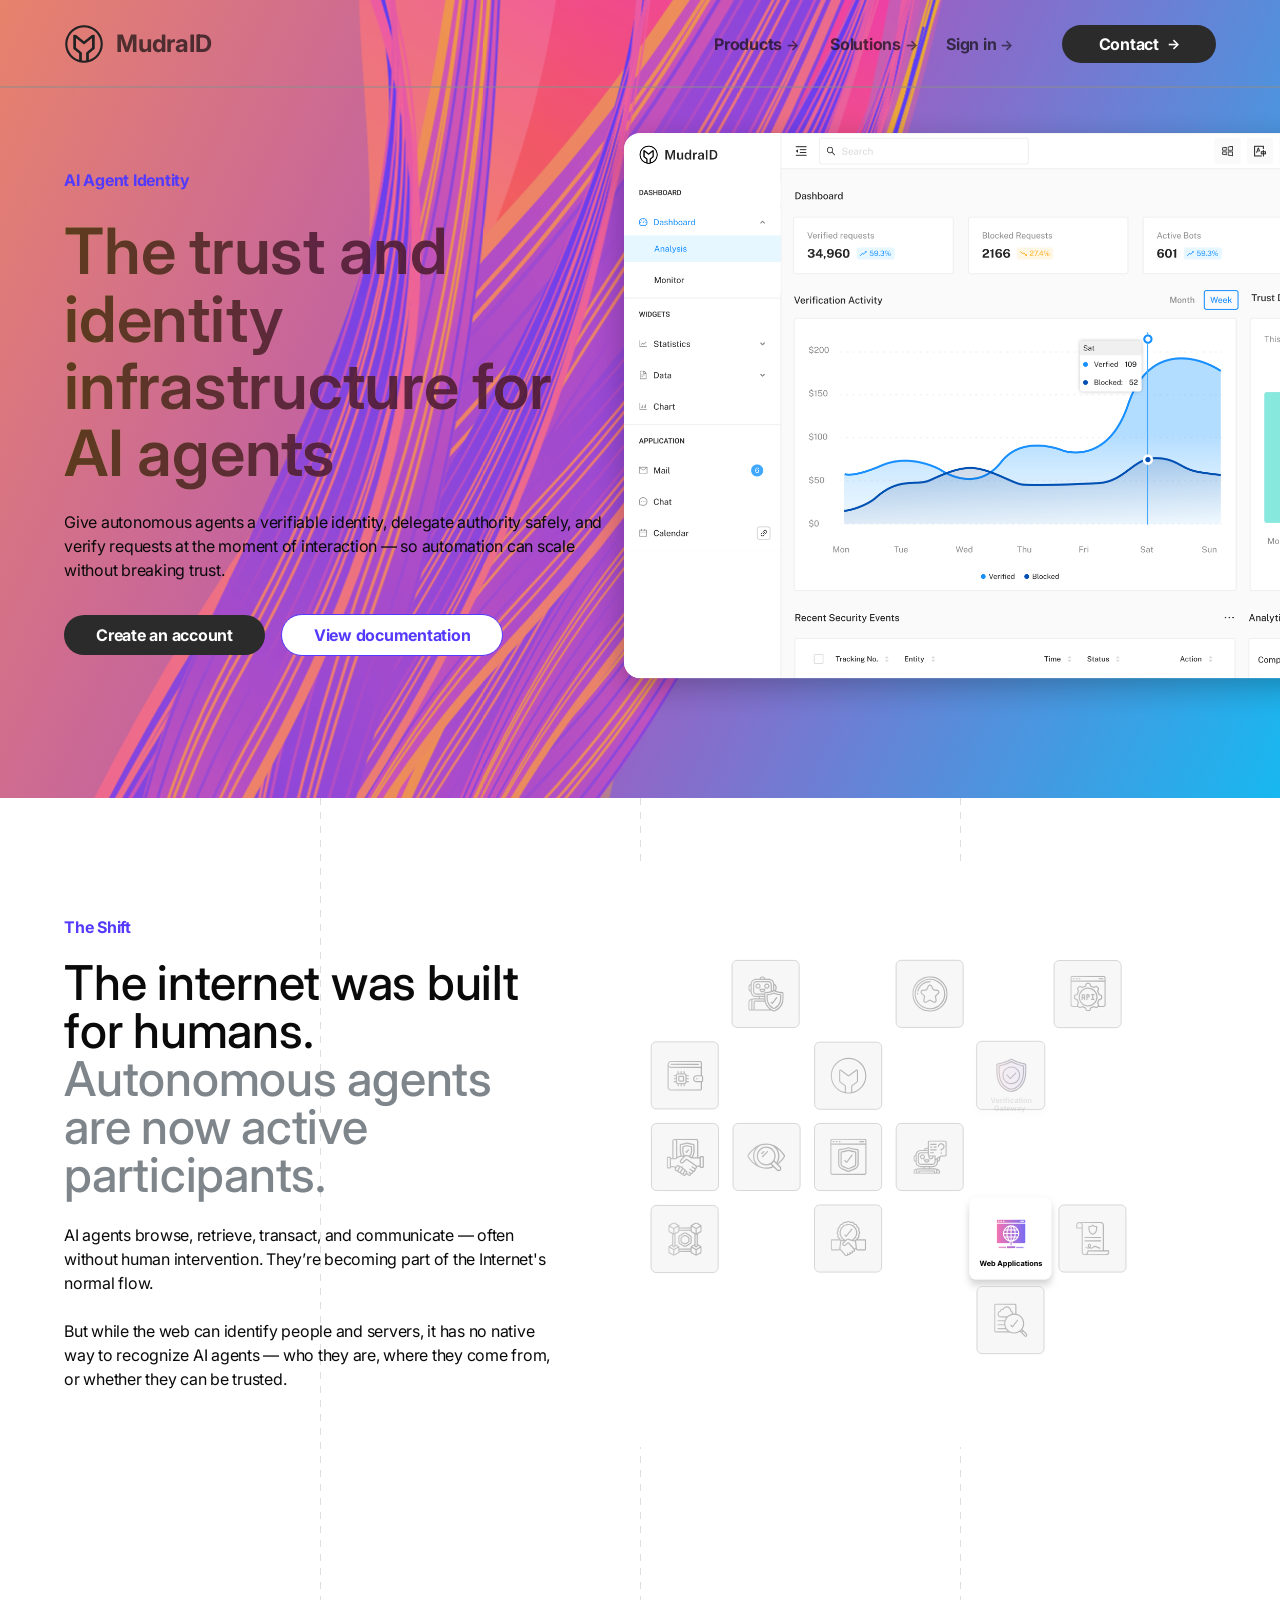
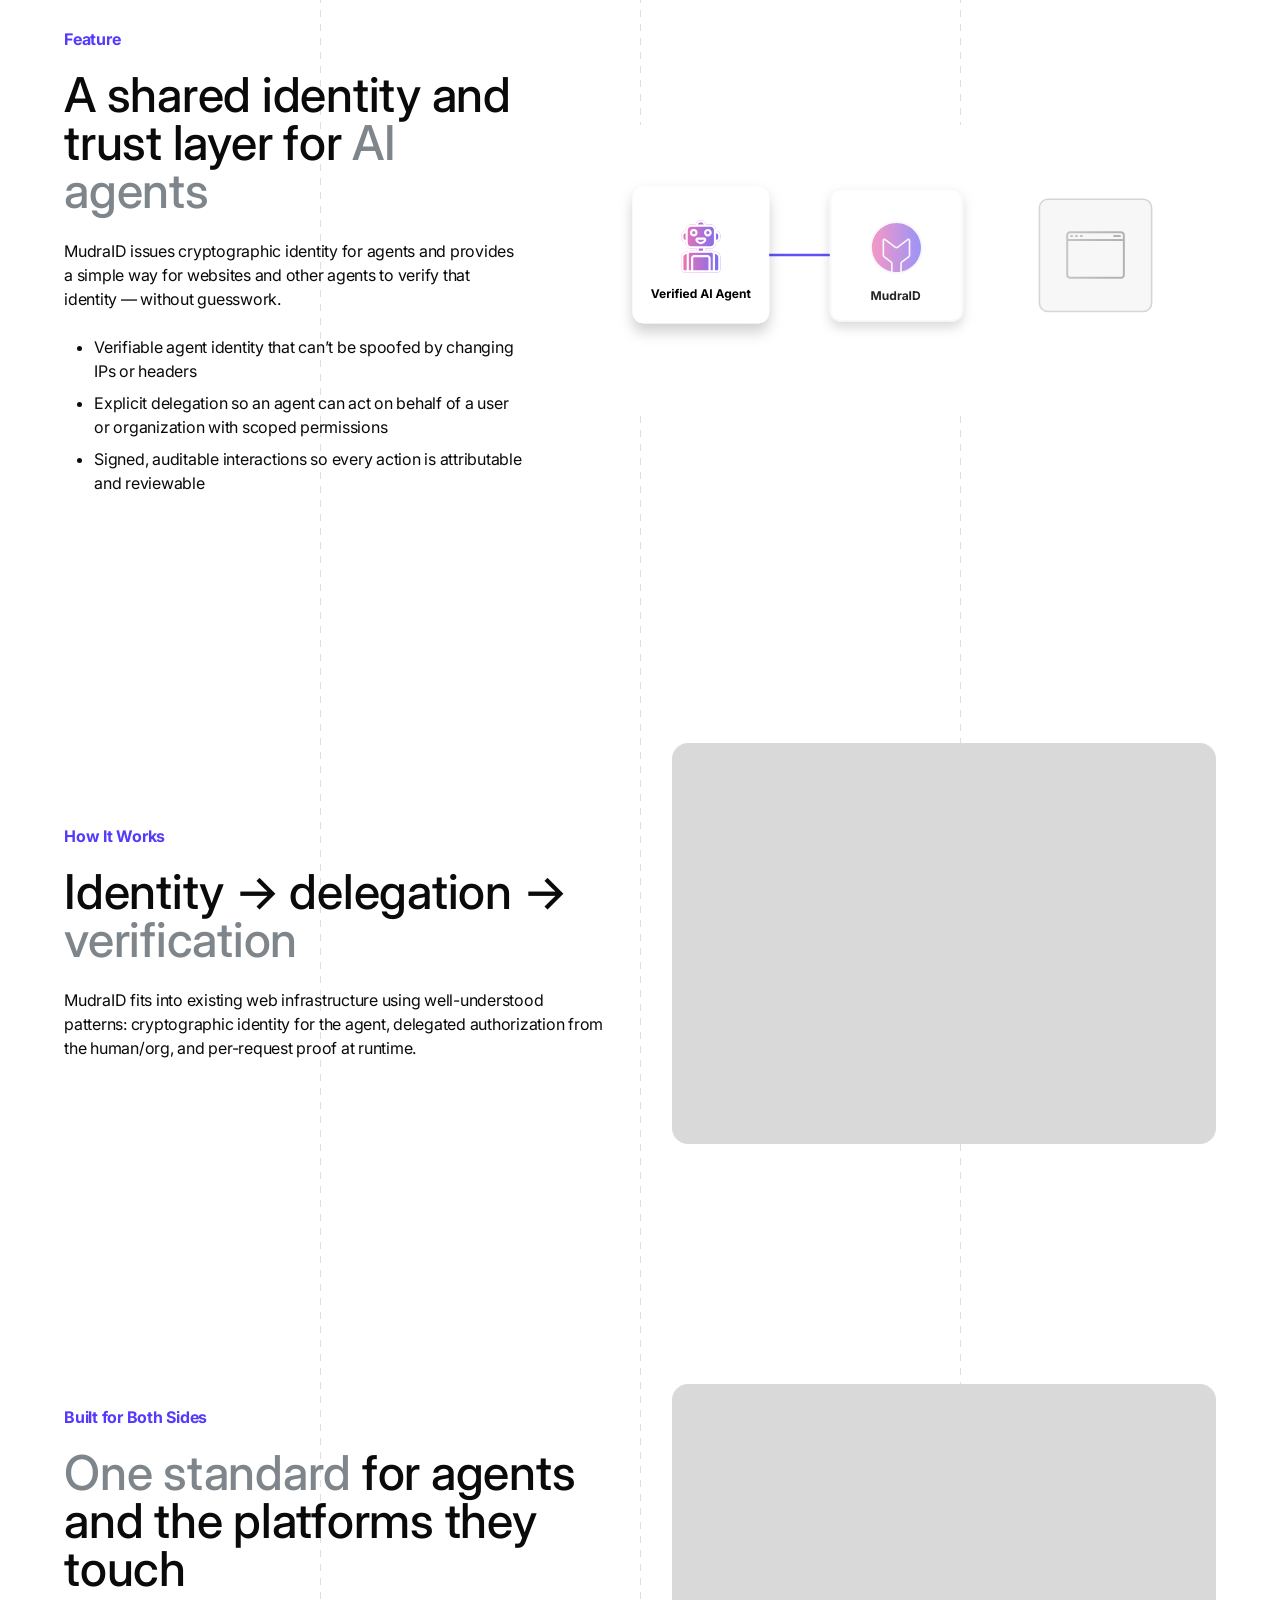
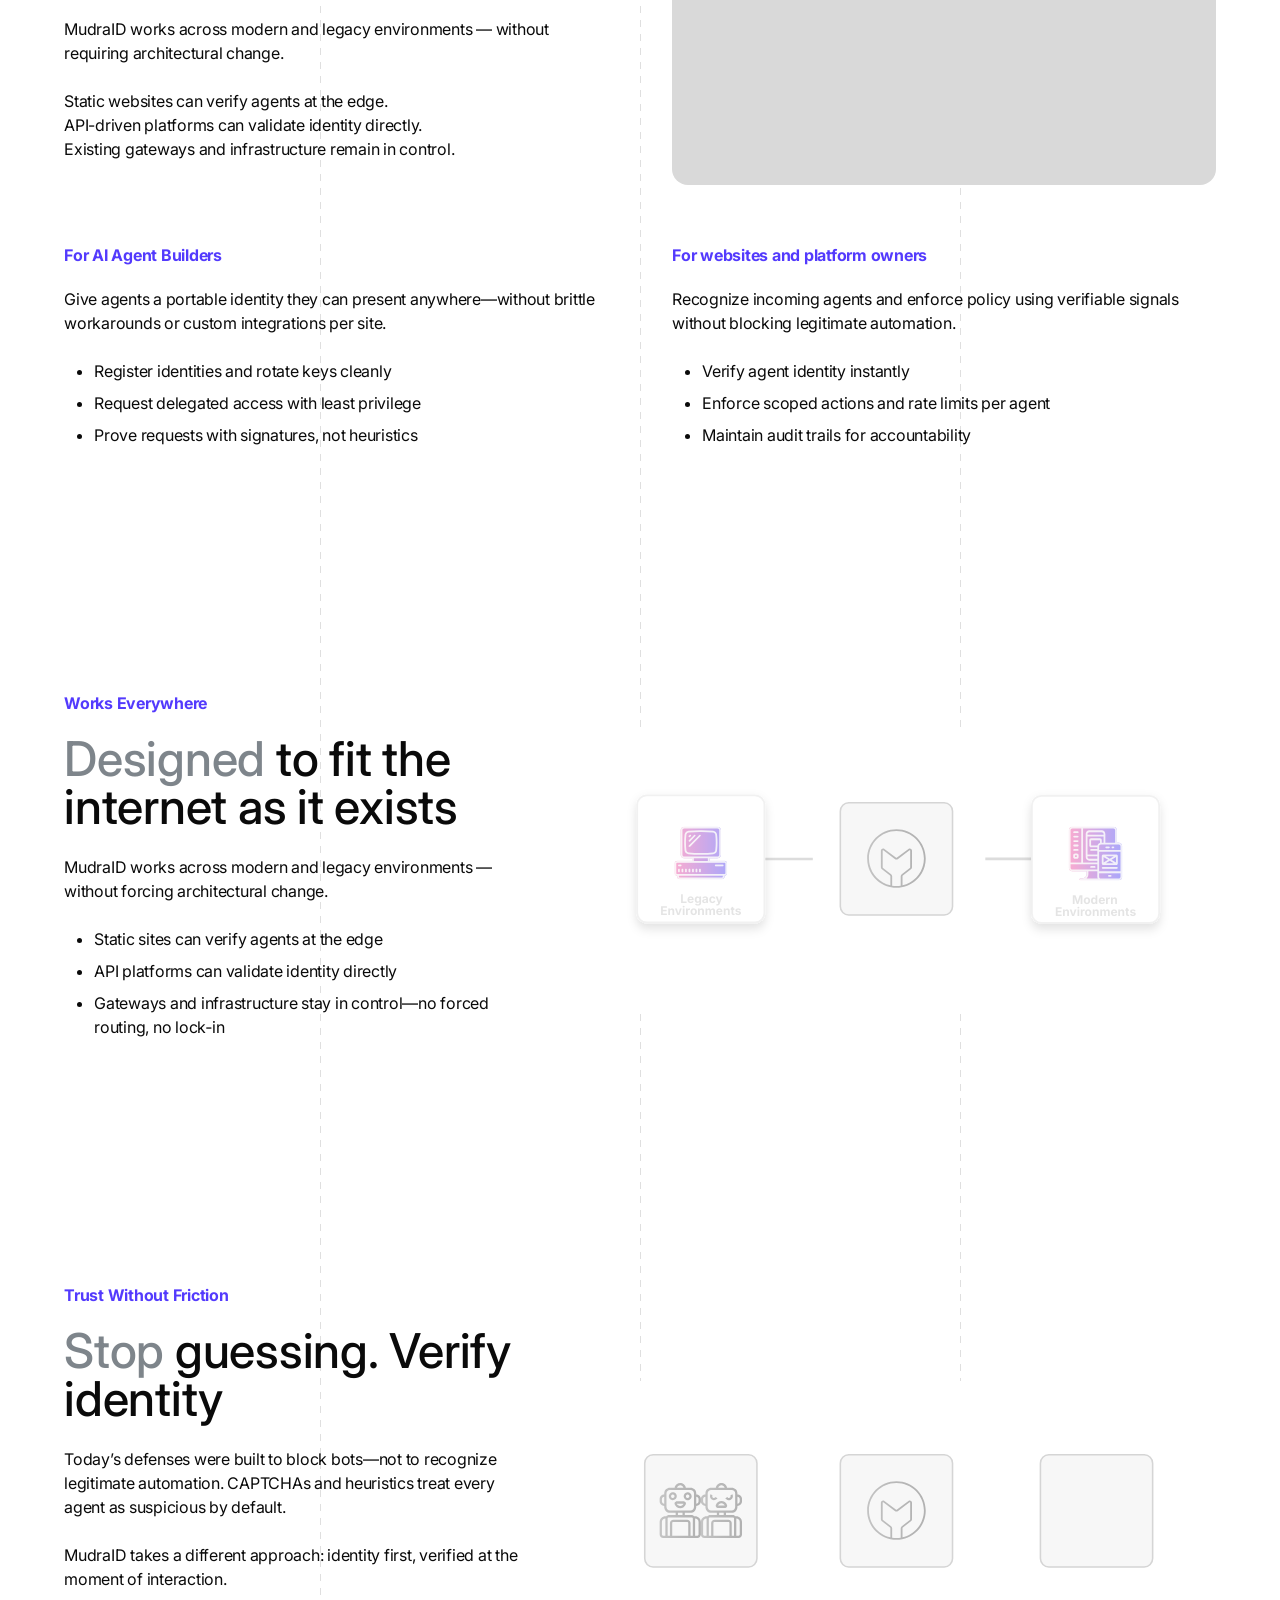
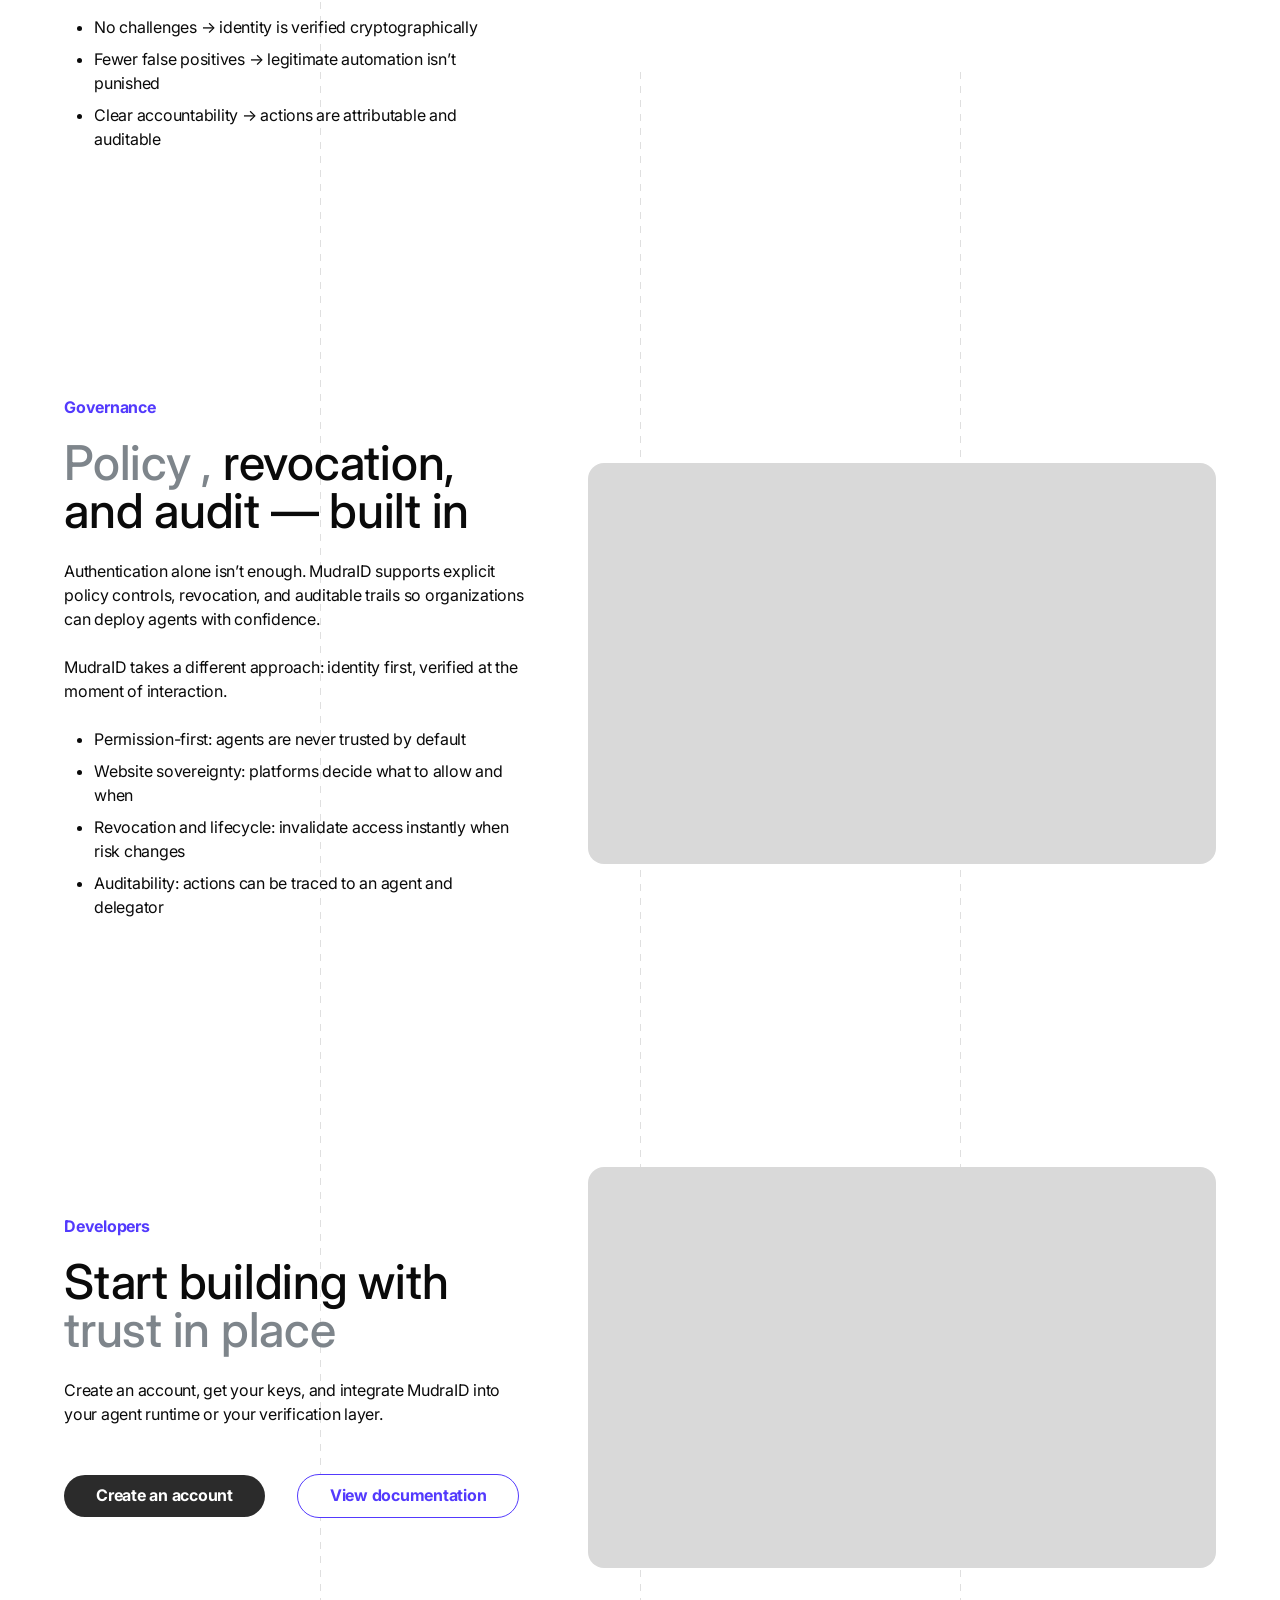
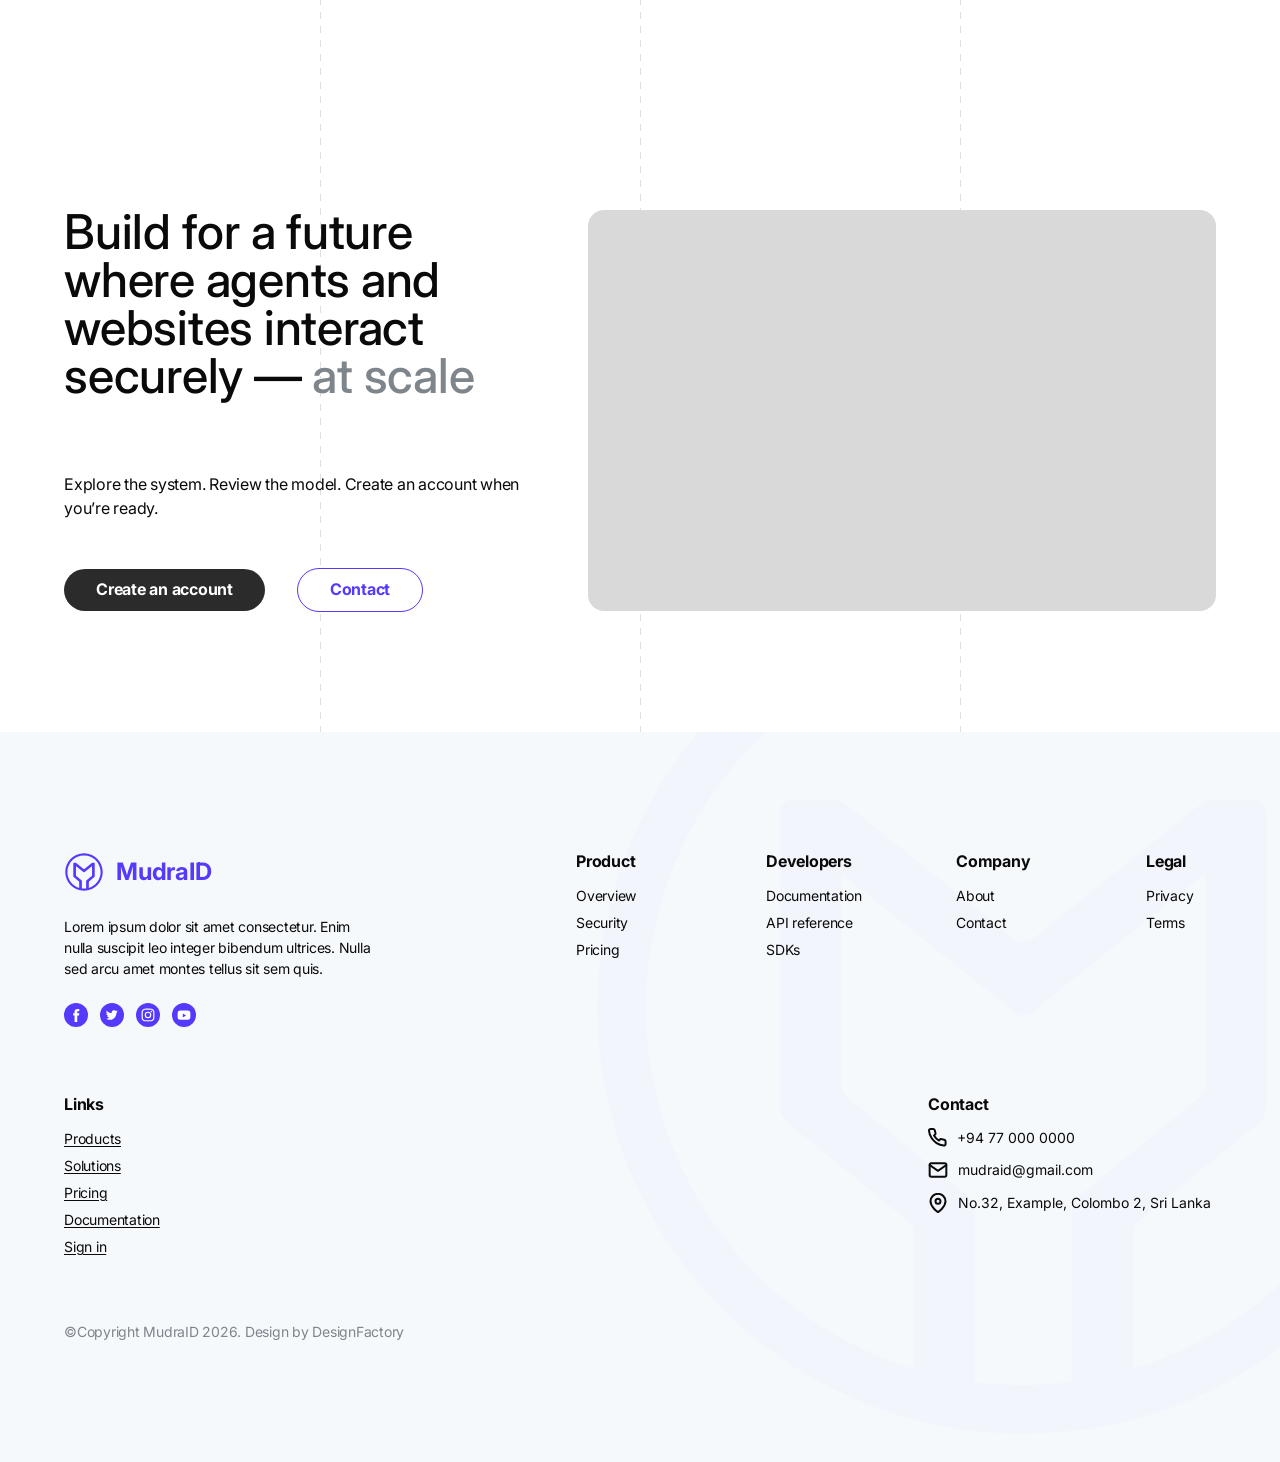
==== commit 7406f795: "mobile section complete" ====
--- a/index.html
+++ b/index.html
@@ -26,6 +26,11 @@
                     <span class="site-hero-title-rest">MudraID</span>
                 </span>
             </a>
+            <button class="site-header-menu-btn" aria-label="Open menu" aria-expanded="false">
+                <svg width="24" height="24" viewBox="0 0 24 24" fill="none" xmlns="http://www.w3.org/2000/svg">
+                    <path d="M3 6h18M3 12h18M3 18h18" stroke="#0A0A0A" stroke-width="2" stroke-linecap="round"/>
+                </svg>
+            </button>
             <nav class="site-header-nav" aria-label="Main navigation">
                 <a href="#" class="site-header-link">Products <span class="site-header-link-arrow"
                         aria-hidden="true">→</span></a>
--- a/assets/styles/css/home/home.css
+++ b/assets/styles/css/home/home.css
@@ -127,6 +127,10 @@
   color: #1a1a1a;
 }
 
+.site-header-menu-btn {
+  display: none;
+}
+
 .site-header-nav {
   display: flex;
   flex-direction: row;
@@ -300,18 +304,6 @@
 }
 
 /* Governance, Developers, closing sections — fixed placeholder / image column */
-.Section.Section--governance > .Placeholder,
-.Section.Section--developers > .Placeholder,
-.Section.Section--closing > .Placeholder {
-  width: 320px;
-  max-width: min(320px, 100%);
-  min-width: 0;
-  height: 340px;
-  min-height: 340px;
-  aspect-ratio: unset;
-  flex-shrink: 0;
-  align-self: center;
-}
 
 .section-label {
   height: 16px;
@@ -932,7 +924,7 @@
 .Section--section3 .Content--section3 {
   box-sizing: border-box;
   justify-content: center;
-  padding: 80px 0 80px 0;
+  /* padding: 80px 0 80px 0; */
   display: flex;
   flex-direction: column;
 }
--- a/assets/styles/css/home/home_mobile.css
+++ b/assets/styles/css/home/home_mobile.css
@@ -2,6 +2,9 @@
 
 /* Mobile – base (covers all mobile widths up to 576px) */
 @media (max-width: 576px) {
+  html {
+    background-position: 25% 0, 50% 0, 75% 0;
+  }
 
   /* Section 1 — The Shift: stacked layout + Story mobile SVG */
   .Section1 {
@@ -20,10 +23,6 @@
     font-size: 32px;
     line-height: 1.1;
     padding: 12px 0 16px;
-  }
-
-  .Section1 .section-content {
-    color: #7e858b;
   }
 
   .section1-shift-visual {
@@ -136,140 +135,296 @@
     background-color: #d9d9d9;
   }
 
-  .Section--section3 > .Placeholder {
+  /* How It Works + Built for Both Sides: stack + Developers-style block (not full-bleed 401px mobile card) */
+  .Section.Section--section3 {
+    grid-template-columns: 1fr;
+    gap: 32px;
+    padding: 80px 32px;
+  }
+
+  .Section.Section--section3 > .Placeholder {
+    width: min(320px, 100%);
+    max-width: 320px;
+    height: 340px;
+    min-height: 340px;
+    aspect-ratio: auto;
     align-self: center;
-    justify-self: end;
-  }
-  /* section 9 */
-  .Section-9 {
-    width: 100%;
-    max-width: 100%;
-    height: auto;
-    min-height: 1001px;
-    flex-grow: 0;
+    justify-self: center;
+  }
+
+  .Section--section3 .section4-sub-section {
+    grid-template-columns: 1fr;
+    gap: 40px;
+  }
+
+  /* Section 2: Feature */
+  .Section.Section--feature {
+    flex-direction: column;
+    align-items: stretch;
+    padding: 80px 32px;
+    gap: 40px;
+    height: auto;
+  }
+
+  .Section.Section--feature .Content {
+    max-width: 100%;
+    align-items: flex-start;
+    gap: 16px;
+    padding: 0;
+  }
+
+  .Section.Section--feature .section-title {
+    font-size: 40px;
+    height: auto;
+    padding: 0;
+    line-height: 1.1;
+  }
+
+  .Section.Section--feature .section-content {
+    height: auto;
+    padding: 0;
+  }
+
+  .Section.Section--feature .section-list {
+    padding-top: 0;
+  }
+
+  .Section.Section--feature .section-feature-visual {
+    width: 100%;
+    height: auto;
+    padding: 0;
+    align-self: center;
+    margin: 0;
+  }
+
+  /* Section 5: Works Everywhere */
+  .Section.Section--works {
+    flex-direction: column;
+    align-items: stretch;
+    padding: 80px 32px;
+    gap: 40px;
+    height: auto;
+  }
+
+  .Section.Section--works .Content {
+    max-width: 100%;
+    align-items: flex-start;
+    gap: 0;
+    padding: 0;
+  }
+
+  .Section.Section--works .section-title {
+    font-size: 40px;
+    height: auto;
+    padding: 16px 0;
+    line-height: 1.1;
+  }
+
+  .Section.Section--works .section-content {
+    height: auto;
+    padding: 0;
+  }
+
+  .Section.Section--works .section-feature-visual {
+    width: 100%;
+    height: auto;
+    padding: 0;
+    align-self: center;
+    margin: 0;
+  }
+
+  /* Section 6: Trust Without Friction */
+  .Section.Section--trust {
+    flex-direction: column;
+    align-items: stretch;
+    padding: 80px 32px;
+    gap: 40px;
+    height: auto;
+  }
+
+  .Section.Section--trust .Content {
+    max-width: 100%;
+    align-items: flex-start;
+    gap: 0;
+    padding: 0;
+  }
+
+  .Section.Section--trust .section-title {
+    font-size: 40px;
+    height: auto;
+    padding: 16px 0;
+    line-height: 1.1;
+  }
+
+  .Section.Section--trust .section-feature-visual {
+    width: 100%;
+    height: auto;
+    padding: 0;
+    align-self: center;
+    margin: 0;
+  }
+  /* Section 8: Governance */
+  .Section.Section--governance {
+    flex-direction: column;
+    align-items: stretch;
+    padding: 80px 32px;
+    gap: 40px;
+    height: auto;
+  }
+
+  .Section.Section--governance .Content {
+    max-width: 100%;
+    align-items: flex-start;
+    gap: 0;
+    padding: 0;
+  }
+
+  .Section.Section--governance .section-title {
+    font-size: 40px;
+    height: auto;
+    padding: 16px 0;
+    line-height: 1.1;
+  }
+
+  .Section.Section--governance .Placeholder {
+    width: 100%;
+    height: 401px;
+    min-height: 401px;
+    max-width: 100%;
+    align-self: stretch;
+  }
+
+  /* Section 9: Developers */
+  .Section.Section--developers {
+    flex-direction: column;
+    align-items: stretch;
+    padding: 80px 32px;
+    gap: 40px;
+    height: auto;
+  }
+
+  .Section.Section--developers .Content {
+    max-width: 100%;
+    align-items: flex-start;
+    gap: 0;
+    padding: 0;
+  }
+  .Section.Section--developers .section-title {
+    font-size: 40px;
+    height: auto;
+    padding: 16px 0;
+    line-height: 1.1;
+  }
+
+  .Section.Section--developers .Create-an-account-get-your-keys-and-integrate-MudraID-into-your-agent-runtime-or-your-verification {
+    height: auto;
+    padding: 0;
+  }
+
+  .Section.Section--developers .Placeholder {
+    width: 100%;
+    height: 401px;
+    min-height: 401px;
+    max-width: 100%;
+    align-self: stretch;
+  }
+
+  .Section.Section--developers .button-wrapper {
+    margin-top: 40px;
+    gap: 24px;
+  }
+
+  /* Section 10: Closing */
+  .Section.Section--closing {
+    flex-direction: column;
+    align-items: stretch;
+    padding: 80px 32px;
+    gap: 40px;
+    height: auto;
+  }
+
+  .Section.Section--closing .Content {
+    max-width: 100%;
+    align-items: flex-start;
+    gap: 0;
+    padding: 0;
+  }
+
+  .Section.Section--closing .Build-for-a-future-where-agents-and-websites-interact-securely-at-scale {
+    font-size: 40px;
+    height: 304px;
+    padding: 0 0 16px 0;
+    line-height: 1.1;
+  }
+
+  .Section.Section--closing .Explore-the-system-Review-the-model-Create-an-account-when-youre-ready {
+    height: auto;
+    padding: 0;
+  }
+
+  .Section.Section--closing .Placeholder {
+    width: 100%;
+    height: 401px;
+    min-height: 401px;
+    max-width: 100%;
+    align-self: stretch;
+  }
+
+  .Section.Section--closing .button-wrapper {
+    margin-top: 40px;
+    gap: 24px;
+  }
+
+  .site-hero {
+    height: 723px;
+    min-height: 723px;
+  }
+
+  .site-hero-content {
+    margin-top: 95px;
+    padding: 0 24px;
     display: flex;
-    flex-direction: column;
-    justify-content: flex-start;
-    align-items: stretch;
-    gap: 32px;
-    padding: 80px 32px;
+    align-items: center;
+    justify-content: center;
+    height: calc(723px - 95px);
     box-sizing: border-box;
-    background-color: rgba(246, 249, 252, 0.25);
-  }
-  .Content-9 {
-    height: 458px;
-    align-self: stretch;
-    flex-grow: 0;
-    display: flex;
-    flex-direction: column;
-    justify-content: center;
-    align-items: stretch;
-    gap: 40px;
-    padding: 0;
-  }
-  .Start-building-with-trust-in-place {
-    height: 144px;
-    align-self: stretch;
-    flex-grow: 0;
-    font-family: Inter;
+  }
+
+  .site-hero-copy {
+    max-width: 100%;
+    align-items: flex-start;
+  }
+
+  .site-hero-title {
     font-size: 48px;
-    font-weight: 500;
-    font-stretch: normal;
-    font-style: normal;
+    font-weight: 600;
     line-height: 1;
     letter-spacing: -0.25px;
+    width: 100%;
     text-align: left;
-    color: #0a0a0a;
-  }
-  .Start-building-with-trust-in-place .text-style-1 {
-    color: #7e858b;
-  }
-  .Create-an-account-get-your-keys-and-integrate-MudraID-into-your-agent-runtime-or-your-verification {
-    height: 72px;
-    align-self: stretch;
-    flex-grow: 0;
-    font-family: Inter;
+  }
+
+  .site-hero-title-line {
+    display: inline;
+  }
+
+  .site-hero-eyebrow {
+    text-align: left;
+  }
+
+  .site-hero-desc {
     font-size: 16px;
     font-weight: normal;
-    font-stretch: normal;
-    font-style: normal;
     line-height: 1.5;
     letter-spacing: -0.25px;
-    text-align: left;
-    color: #0a0a0a;
-  }
-
-    /* section 10 */
-    .Section-10 {
-      width: 100%;
-      max-width: 100%;
-      height: auto;
-      min-height: 1185px;
-      flex-grow: 0;
-      display: flex;
-      flex-direction: column;
-      justify-content: flex-start;
-      align-items: stretch;
-      gap: 32px;
-      padding: 80px 32px;
-      box-sizing: border-box;
-      background-color: rgba(246, 249, 252, 0.25);
-    }
-    .Content-10 {
-      height: 592px;
-      align-self: stretch;
-      flex-grow: 0;
-      display: flex;
-      flex-direction: column;
-      justify-content: center;
-      align-items: stretch;
-      gap: 40px;
-      padding: 0;
-    }
-
-  .Build-for-a-future-where-agents-and-websites-interact-securely-at-scale {
-    height: 384px;
-    align-self: stretch;
-    flex-grow: 0;
-    font-family: Inter;
-    font-size: 48px;
-    font-weight: 500;
-    font-stretch: normal;
-    font-style: normal;
-    line-height: 1;
-    letter-spacing: -0.25px;
-    text-align: left;
-    color: #0a0a0a;
-  }
-  .Build-for-a-future-where-agents-and-websites-interact-securely-at-scale .text-style-1 {
-    color: #7e858b;
-  }
-  .Explore-the-system-Review-the-model-Create-an-account-when-youre-ready {
-    height: 48px;
-    align-self: stretch;
-    flex-grow: 0;
-    font-family: Inter;
-    font-size: 16px;
-    font-weight: normal;
-    font-stretch: normal;
-    font-style: normal;
-    line-height: 1.5;
-    letter-spacing: -0.25px;
-    text-align: left;
-    color: #0a0a0a;
-  }
-
-  .site-hero-content {
-    padding: 48px 24px 56px;
-  }
-
-  .site-hero-copy {
-    max-width: 100%;
+    text-align: center;
+    width: 100%;
   }
 
   .site-hero-actions {
     flex-direction: column;
     align-items: stretch;
+    width: 100%;
   }
 
   .site-hero-btn {
@@ -277,9 +432,13 @@
     justify-content: center;
   }
 
+  /* Hide dashboard image on mobile */
   .site-hero-dashboard {
-    right: 16px;
-    max-width: min(360px, 72vw);
+    display: none;
+  }
+
+  .site-hero-dashboard-wide {
+    display: none;
   }
 
   .site-header-inner {
@@ -287,25 +446,89 @@
   }
 
   .site-header-nav {
-    gap: 6px 12px;
-    justify-content: flex-end;
-  }
-
-  .site-header-link,
-  .site-header-cta {
-    font-size: 14px;
-  }
-
-  .site-header-cta {
-    padding: 8px 16px;
+    display: none;
+  }
+
+  .site-header-menu-btn {
+    display: flex;
+    align-items: center;
+    justify-content: center;
+    background: none;
+    border: none;
+    padding: 8px;
+    cursor: pointer;
+  }
+
+  .site-header-menu-btn svg {
+    display: block;
   }
 
   .site-header-logo-text {
     font-size: 18px;
   }
+
+  /* --- FOOTER MOBILE STYLES --- */
+  footer.site-footer {
+    height: auto;
+    padding: 0;
+  }
+
+  footer.site-footer::before {
+    display: none;
+  }
+
+  .site-footer-inner {
+    padding: 80px 32px;
+    min-height: 1053.4px;
+    box-sizing: border-box;
+  }
+
+  .site-footer-main {
+    flex-direction: column;
+    gap: 48px;
+    flex-wrap: nowrap;
+  }
+
+  .site-footer-brand {
+    width: 100%;
+    min-width: 0;
+  }
+
+  .site-footer-desc {
+    width: 100%;
+  }
+
+  .site-footer-social {
+    width: 100%;
+    justify-content: space-between;
+    gap: 0;
+  }
+
+  .site-footer-nav {
+    width: 100%;
+    grid-template-columns: repeat(2, 1fr);
+    gap: 32px 16px;
+  }
+
+  .site-footer-bottom {
+    flex-direction: column;
+    gap: 48px;
+    margin-top: 48px;
+  }
+
+  .site-footer-bottom-links,
+  .site-footer-contact-col {
+    width: 100%;
+    flex: none;
+    margin: 0;
+  }
+
+  .site-footer-copyright {
+    margin-top: 48px;
+    text-align: center;
+  }
 }
 
 /* Very small mobile (e.g. 320px–380px) – tighter spacing */
 @media (max-width: 400px) {
-  
 }
--- a/assets/styles/css/home/home_tab.css
+++ b/assets/styles/css/home/home_tab.css
@@ -3,6 +3,15 @@
 /* Selectors follow home.css: Section modifiers (e.g. Section--section3), no ID-based layout rules. */
 
 @media (min-width: 577px) and (max-width: 1024px) {
+  .site-header {
+    height: 76px;
+  }
+
+  .site-hero {
+    height: 754px;
+    min-height: 754px;
+  }
+
   /* Section 1 — The Shift: copy full width on top, Story tablet SVG below (Figma) */
   .Section1 {
     width: 100%;
@@ -125,4 +134,154 @@
   .Section.Section--trust .section-feature-visual .home-section6-slide .home-section6-anim-object {
     object-fit: contain;
   }
+
+  /* How It Works + Built for Both Sides — grid column for fixed gray block (same as Developers) */
+  .Section.Section--section3 {
+    grid-template-columns: minmax(0, 1fr) auto;
+    gap: 40px;
+    padding: 96px 48px;
+    align-items: center;
+  }
+
+  /* Governance, Developers, closing — same spacing & copy column as Feature rows (tablet) */
+  .Section.Section--governance,
+  .Section.Section--developers,
+  .Section.Section--closing {
+    gap: 40px;
+    padding: 96px 48px;
+  }
+
+  .Section.Section--governance .Content,
+  .Section.Section--developers .Content,
+  .Section.Section--closing .Content {
+    flex: 1 1 0;
+    min-width: 0;
+    max-width: min(520px, 52%);
+  }
+
+  /* Developers + closing — one button per row, full width of copy column */
+  .Section.Section--developers .button-wrapper,
+  .Section.Section--closing .button-wrapper {
+    width: 100%;
+    max-width: 100%;
+    align-self: stretch;
+    flex-direction: column;
+    align-items: stretch;
+    gap: 24px;
+    box-sizing: border-box;
+  }
+
+  .Section.Section--developers .Buttons-primary,
+  .Section.Section--developers .Buttons-secondary,
+  .Section.Section--closing .Buttons-primary,
+  .Section.Section--closing .Buttons-secondary {
+    width: 100%;
+    min-width: 0;
+    height: auto;
+    min-height: 44px;
+    align-self: stretch;
+    display: flex;
+    flex-direction: row;
+    justify-content: center;
+    align-items: center;
+    box-sizing: border-box;
+  }
+
+  .Section.Section--developers .Buttons-secondary,
+  .Section.Section--closing .Buttons-secondary {
+    padding: 12px 24px;
+  }
+
+  .Section.Section--developers .Primary,
+  .Section.Section--developers .Secondary,
+  .Section.Section--closing .Primary,
+  .Section.Section--closing .Secondary {
+    width: auto;
+    max-width: 100%;
+    height: auto;
+    min-height: 16px;
+  }
+
+  /* Let body copy / headings size naturally (base CSS fixed heights break tablet layout) */
+  .Section.Section--developers
+    .Create-an-account-get-your-keys-and-integrate-MudraID-into-your-agent-runtime-or-your-verification {
+    height: auto;
+    min-height: 0;
+  }
+
+  .Section.Section--closing .Build-for-a-future-where-agents-and-websites-interact-securely-at-scale {
+    height: auto;
+    min-height: 0;
+  }
+
+  .Section.Section--closing .Explore-the-system-Review-the-model-Create-an-account-when-youre-ready {
+    height: auto;
+    min-height: 0;
+  }
+
+  /* Governance, Developers, closing, How It Works, Built for Both Sides — placeholder (tablet) */
+  .Section.Section--governance > .Placeholder,
+  .Section.Section--developers > .Placeholder,
+  .Section.Section--closing > .Placeholder,
+  .Section.Section--section3 > .Placeholder {
+    width: 320px;
+    max-width: 320px;
+    min-width: 320px;
+    flex-shrink: 0;
+    height: 340px;
+    min-height: 340px;
+    aspect-ratio: auto;
+    justify-self: end;
+  }
+
+  footer.site-footer {
+    height: auto;
+    padding: 0;
+  }
+
+  .site-footer-inner {
+    padding: 96px 64px;
+  }
+
+  .site-footer-main {
+    justify-content: space-between;
+    gap: 32px;
+    flex-wrap: nowrap;
+  }
+
+  .site-footer-brand {
+    flex-shrink: 0;
+    width: 240px;
+    min-width: 200px;
+  }
+
+  .site-footer-desc {
+    width: 100%;
+    height: auto;
+  }
+
+  .site-footer-nav {
+    width: auto;
+    gap: 40px;
+    grid-template-columns: repeat(4, auto);
+  }
+
+  .site-footer-bottom {
+    justify-content: flex-start;
+    gap: 220px;
+    margin-top: 48px;
+  }
+
+  .site-footer-copyright {
+    margin-top: 48px;
+  }
+
+  footer.site-footer::before {
+    inset: auto;
+    top: 0;
+    right: 0;
+    width: 432.5px;
+    height: 598px;
+    background-position: top right;
+  }
 }
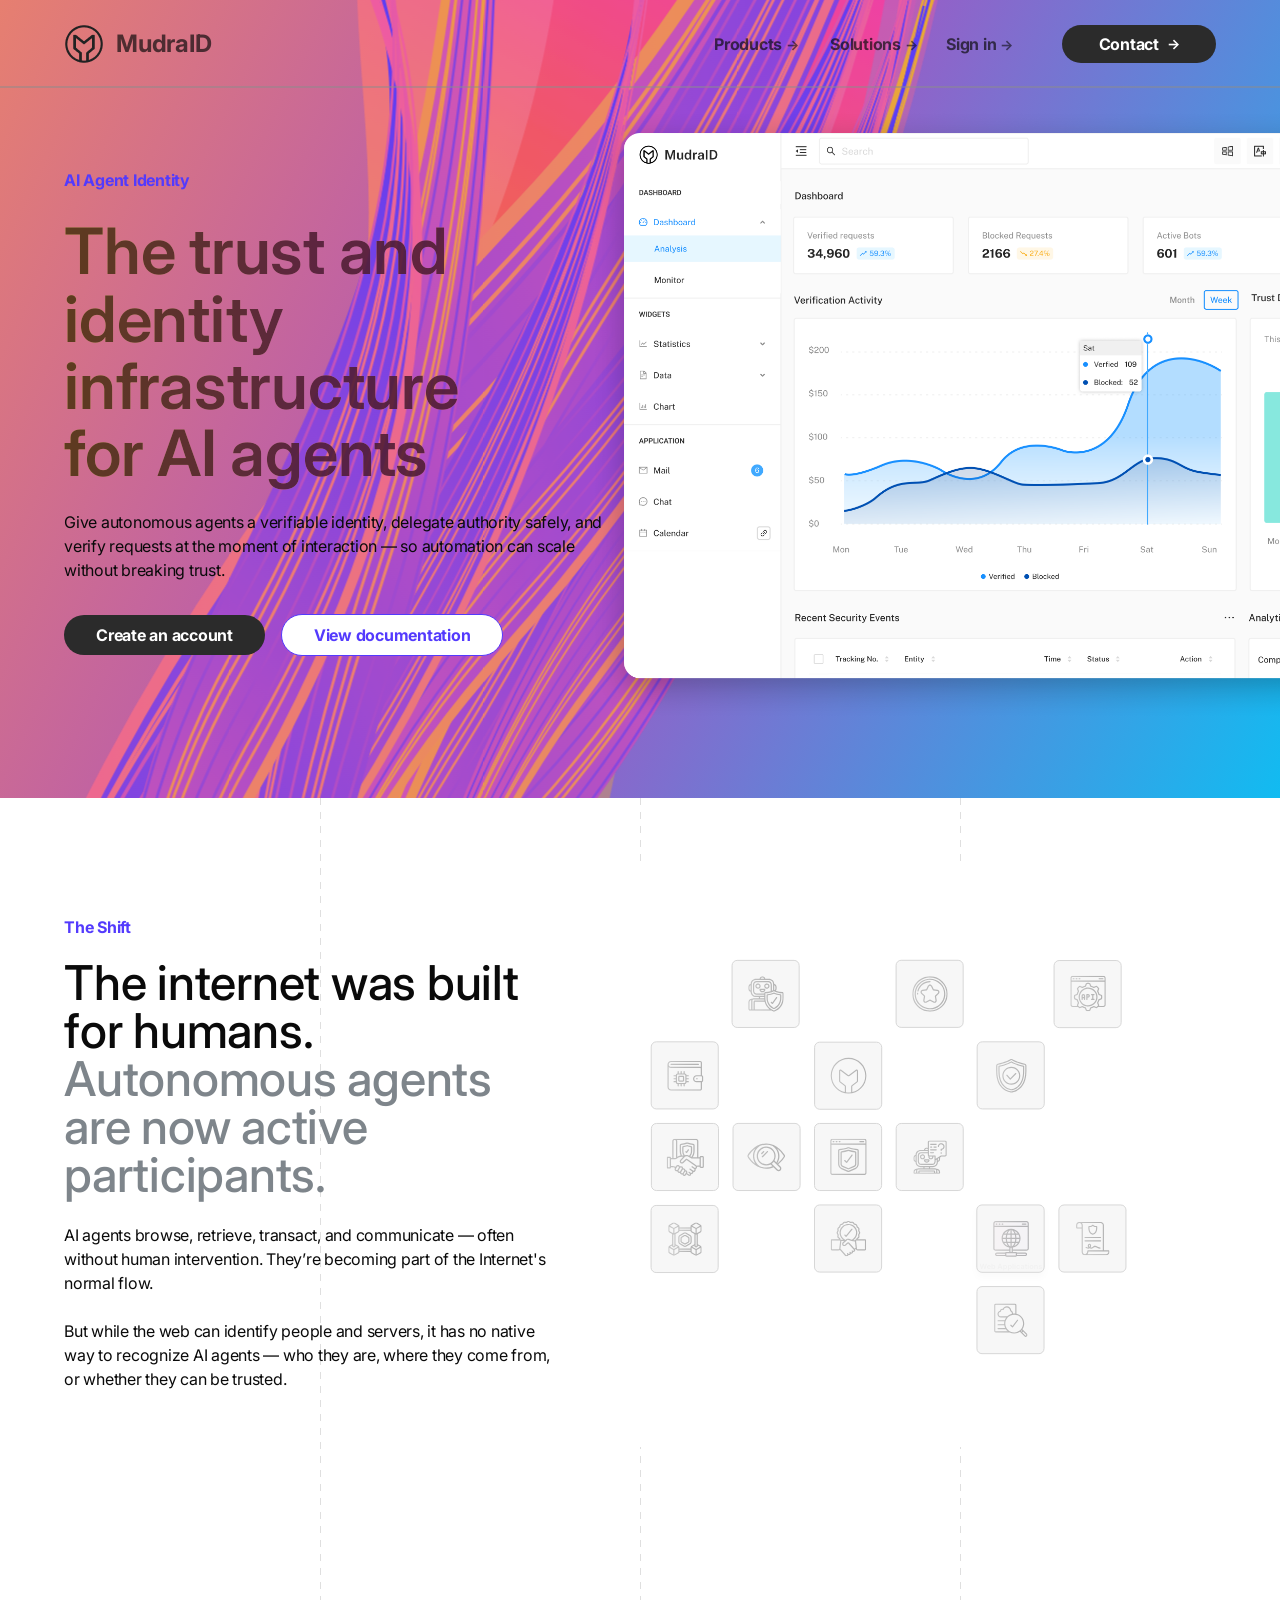
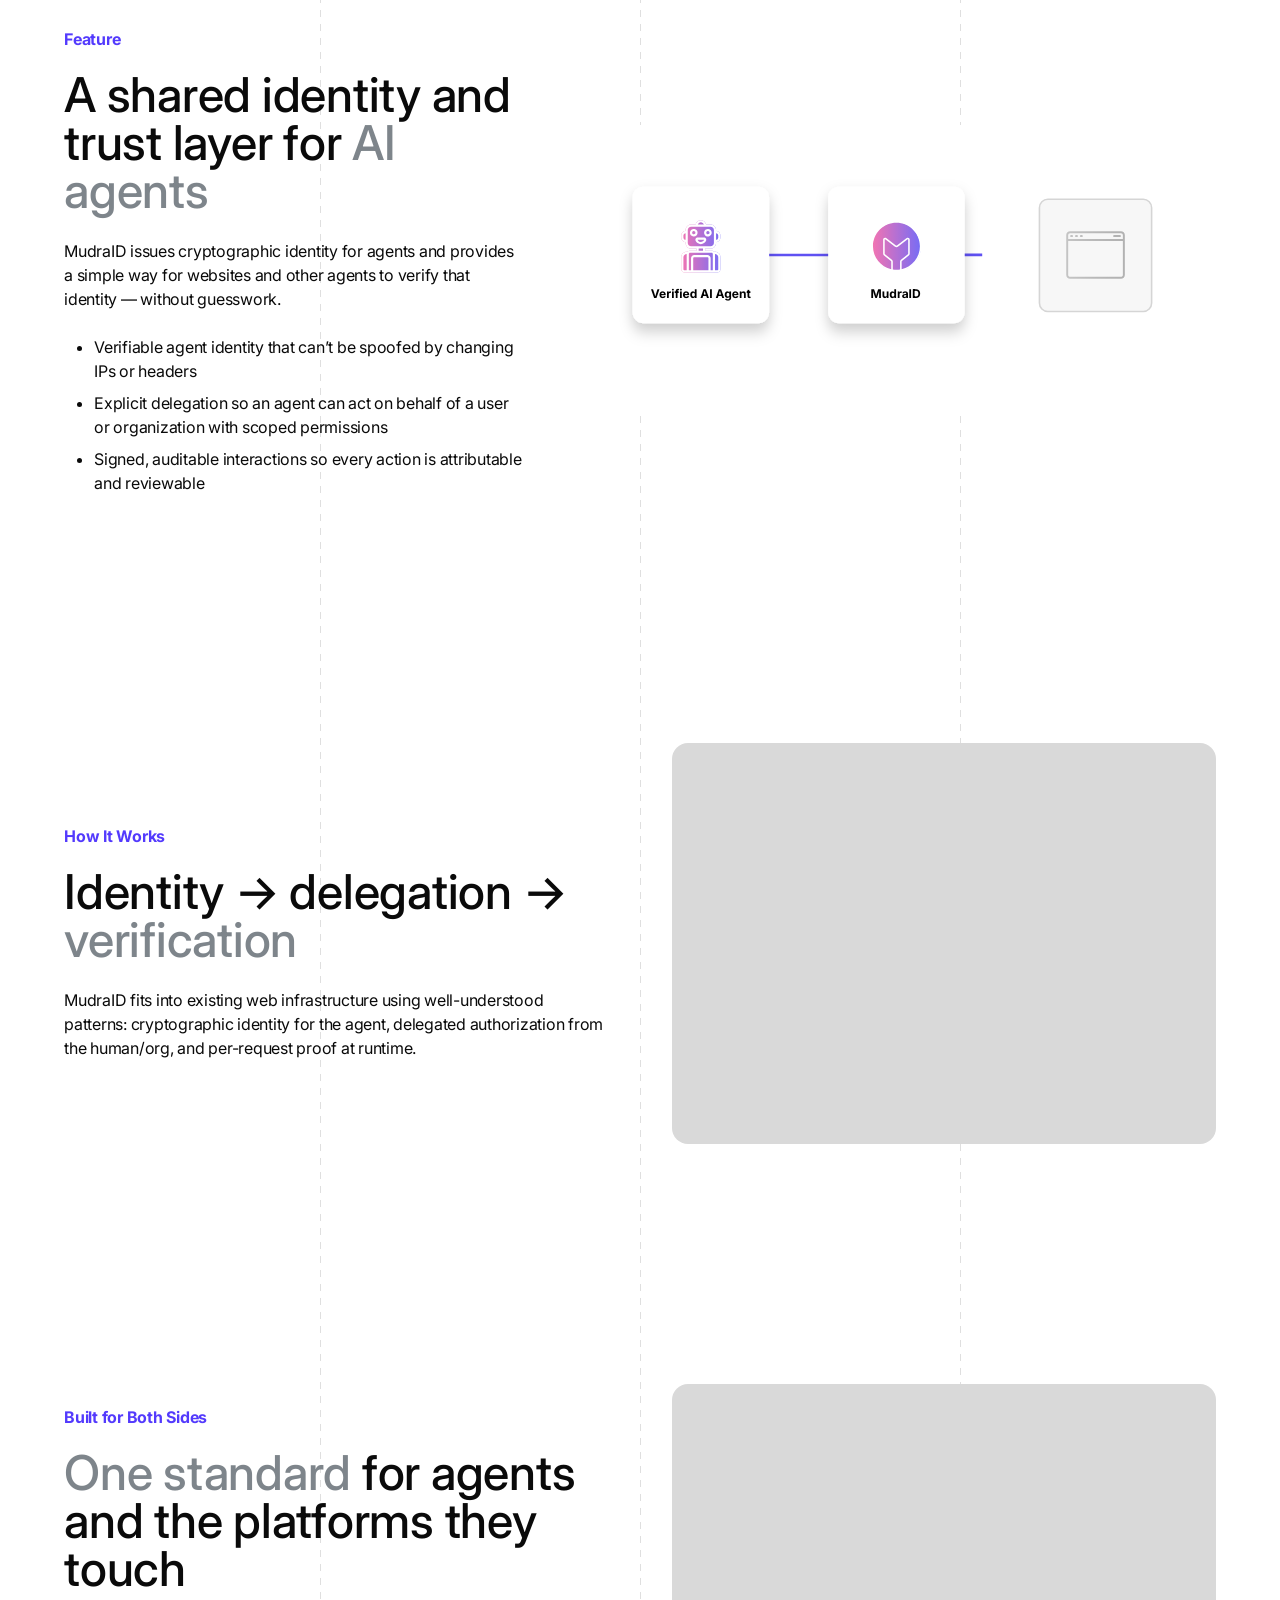
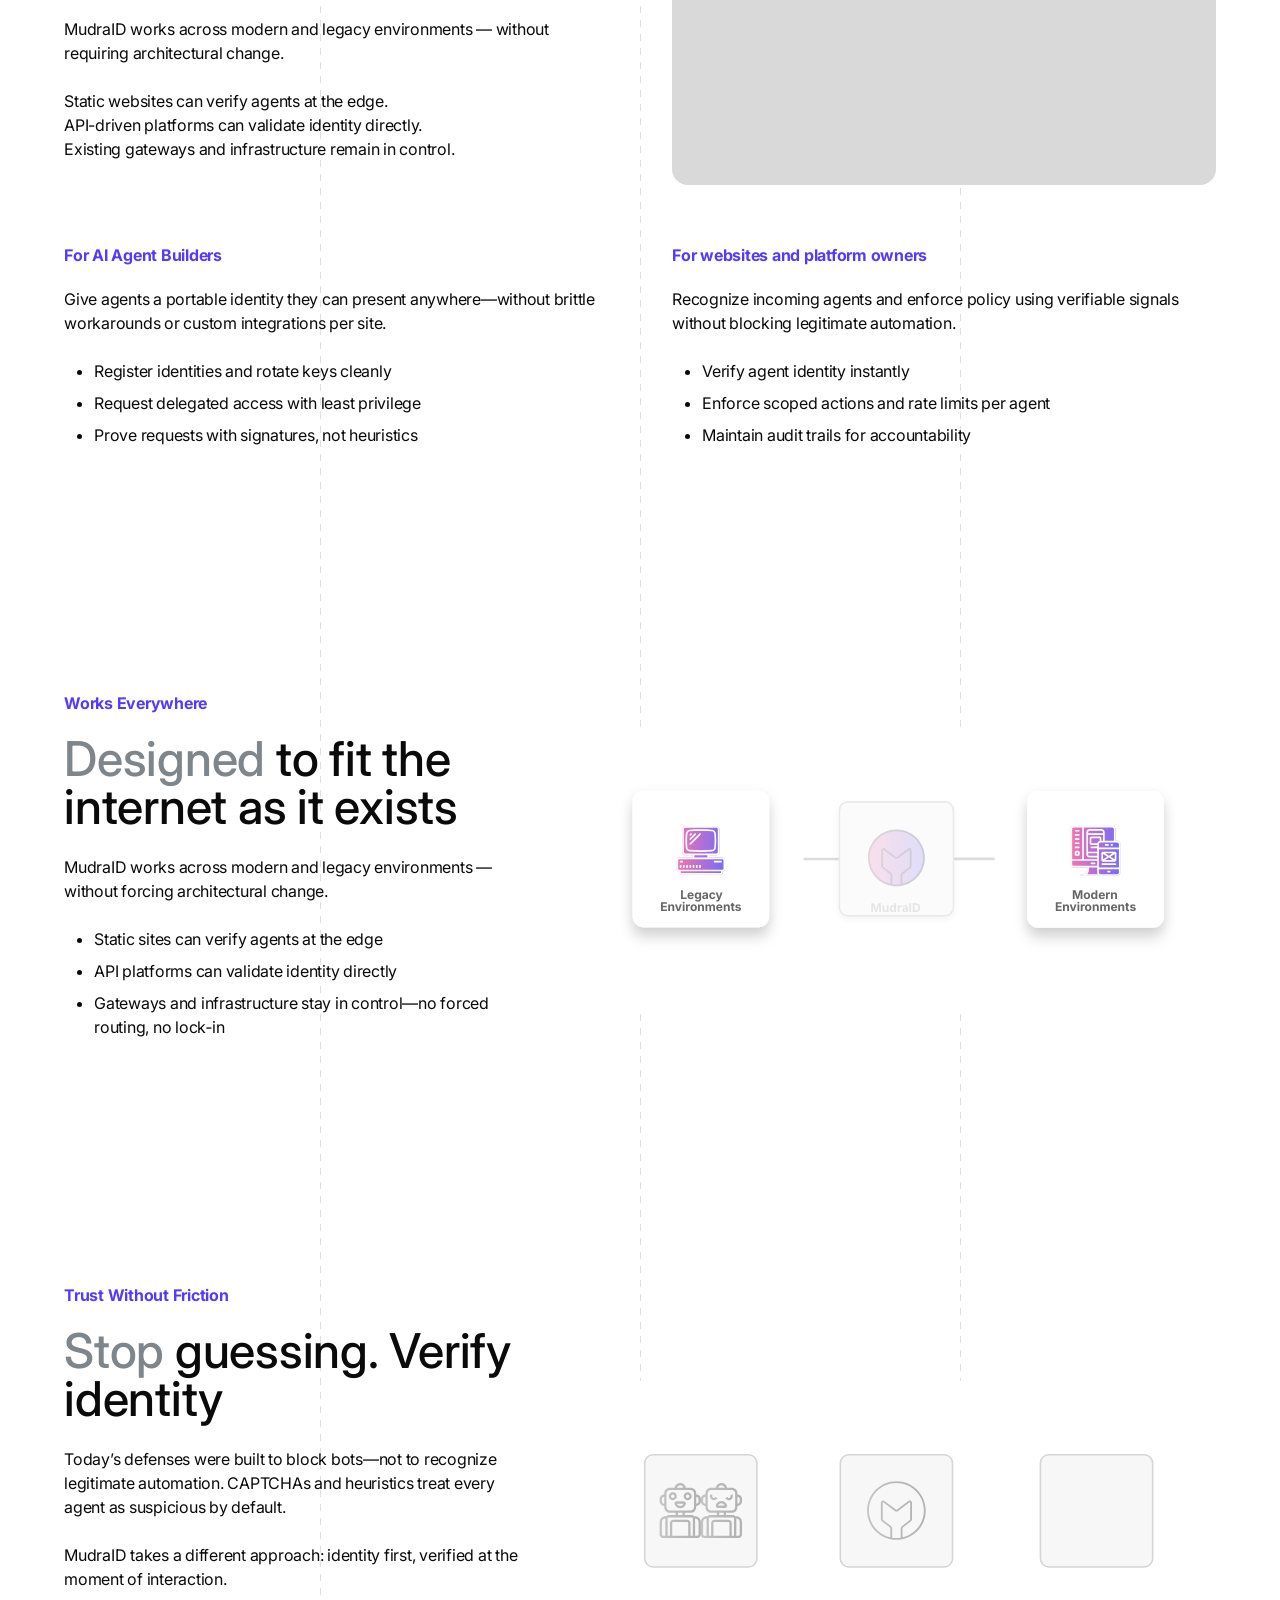
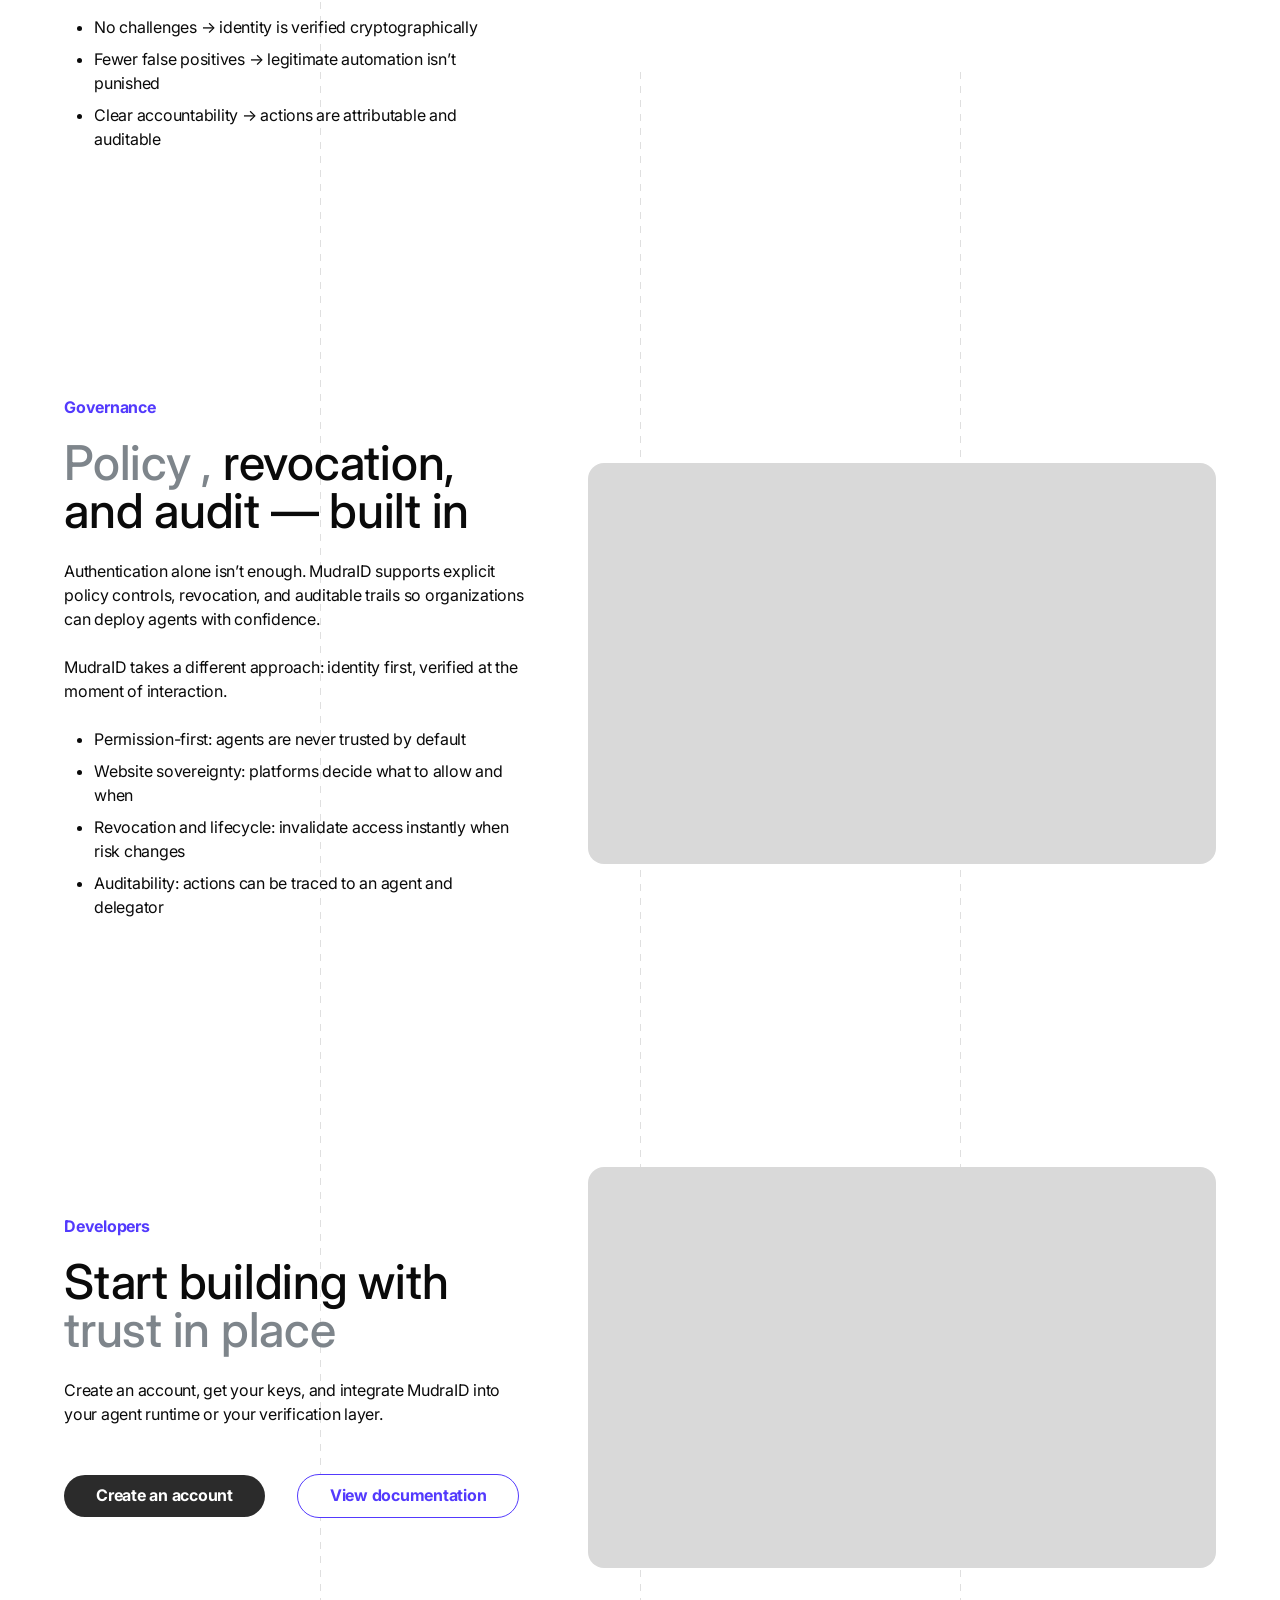
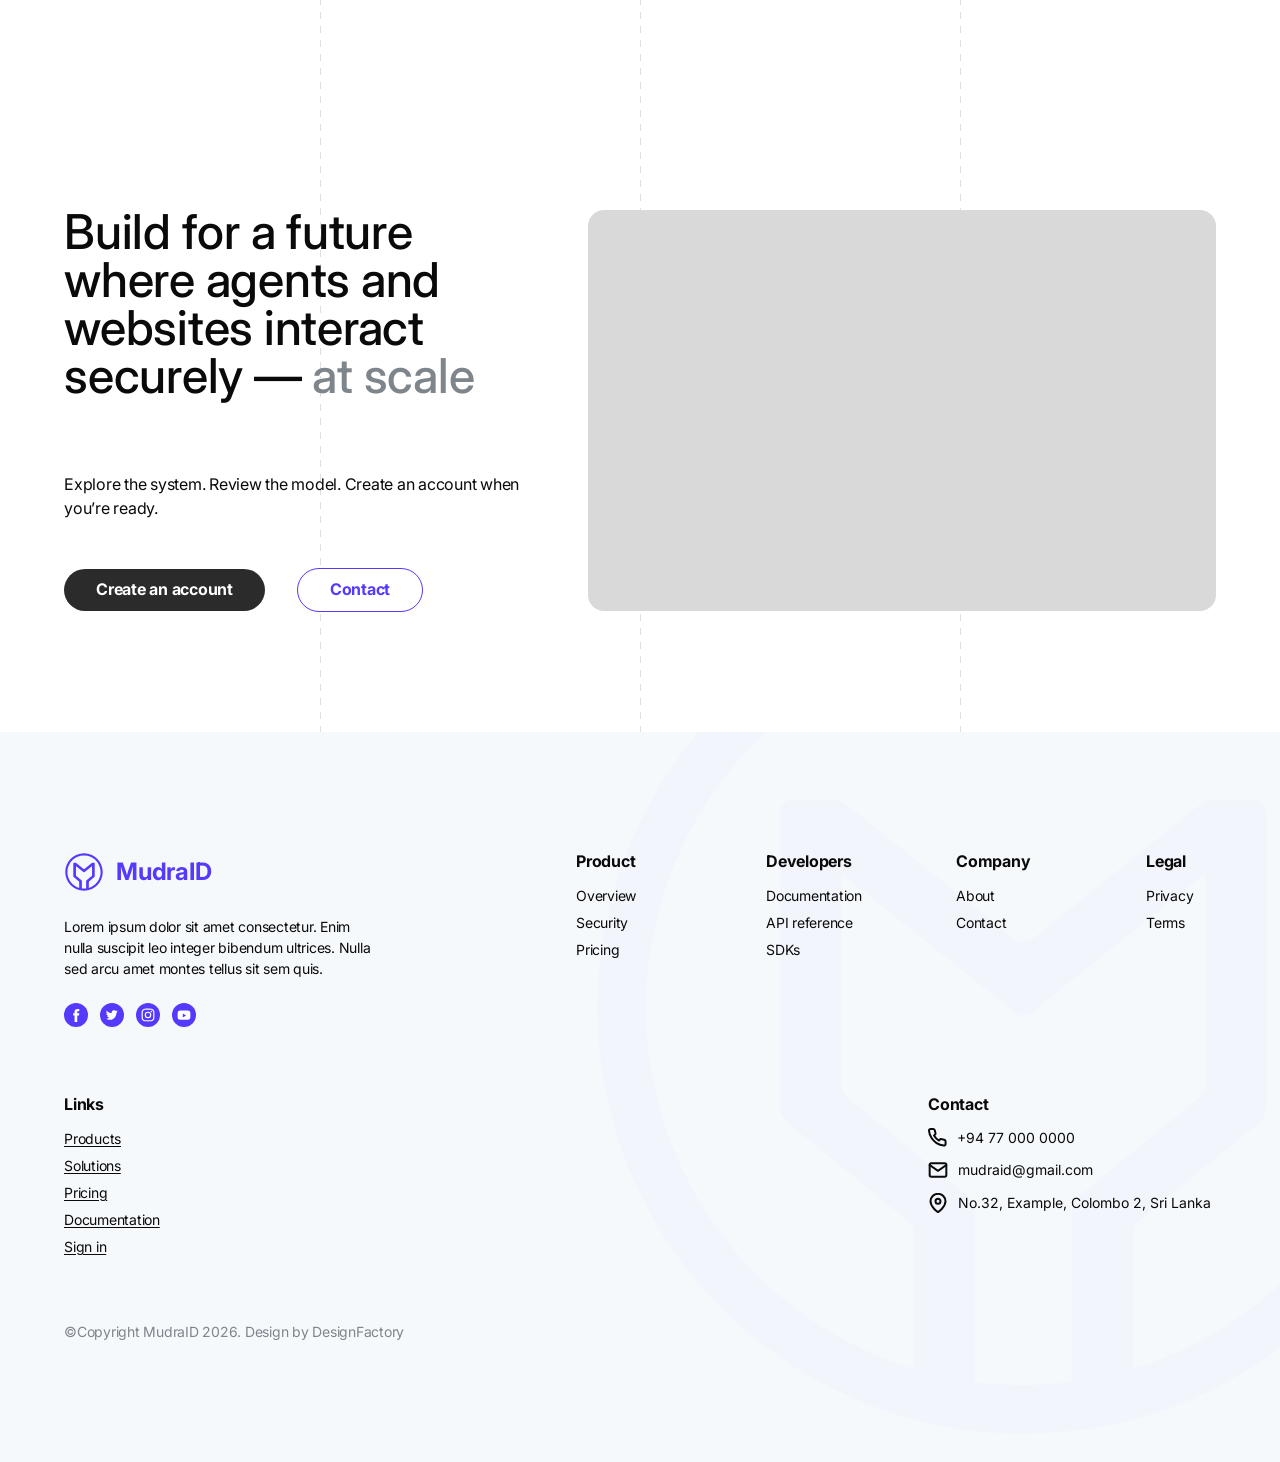
==== commit 5dacceae: "complete tab view" ====
--- a/index.html
+++ b/index.html
@@ -59,8 +59,8 @@
                     <h1 class="site-hero-title" aria-label="The trust and identity infrastructure for AI agents">
                         <span class="site-hero-title-line">The trust and</span>
                         <span class="site-hero-title-line">identity</span>
-                        <span class="site-hero-title-line">infrastructure for</span>
-                        <span class="site-hero-title-line">AI agents</span>
+                        <span class="site-hero-title-line">infrastructure</span>
+                        <span class="site-hero-title-line">for AI agents</span>
                     </h1>
                     <p class="site-hero-desc">Give autonomous agents a verifiable identity, delegate authority safely,
                         and
@@ -78,8 +78,11 @@
             </div>
         </div>
         <div class="site-hero-dashboard">
-            <img src="assets/img/heroDashboardImage.png" alt="Product dashboard preview" class="site-hero-dashboard-img"
-                width="640" height="400" loading="eager" decoding="async">
+            <picture>
+                <source media="(min-width: 577px) and (max-width: 1024px)" srcset="assets/img/tab_dashbaord.png">
+                <img src="assets/img/heroDashboardImage.png" alt="Product dashboard preview" class="site-hero-dashboard-img"
+                    width="640" height="400" loading="eager" decoding="async">
+            </picture>
         </div>
     </section>
 
--- a/assets/styles/css/home/home_mobile.css
+++ b/assets/styles/css/home/home_mobile.css
@@ -20,7 +20,7 @@
   }
 
   .Section1 .section-title {
-    font-size: 32px;
+    font-size: 48px;
     line-height: 1.1;
     padding: 12px 0 16px;
   }
@@ -174,7 +174,7 @@
   }
 
   .Section.Section--feature .section-title {
-    font-size: 40px;
+    font-size: 48px;
     height: auto;
     padding: 0;
     line-height: 1.1;
@@ -214,7 +214,7 @@
   }
 
   .Section.Section--works .section-title {
-    font-size: 40px;
+    font-size: 48px;
     height: auto;
     padding: 16px 0;
     line-height: 1.1;
@@ -250,7 +250,7 @@
   }
 
   .Section.Section--trust .section-title {
-    font-size: 40px;
+    font-size: 48px;
     height: auto;
     padding: 16px 0;
     line-height: 1.1;
@@ -280,7 +280,7 @@
   }
 
   .Section.Section--governance .section-title {
-    font-size: 40px;
+    font-size: 48px;
     height: auto;
     padding: 16px 0;
     line-height: 1.1;
@@ -310,7 +310,7 @@
     padding: 0;
   }
   .Section.Section--developers .section-title {
-    font-size: 40px;
+    font-size: 48px;
     height: auto;
     padding: 16px 0;
     line-height: 1.1;
@@ -351,8 +351,8 @@
   }
 
   .Section.Section--closing .Build-for-a-future-where-agents-and-websites-interact-securely-at-scale {
-    font-size: 40px;
-    height: 304px;
+    font-size: 48px;
+    min-height: 420px;
     padding: 0 0 16px 0;
     line-height: 1.1;
   }
@@ -378,6 +378,16 @@
   .site-hero {
     height: 723px;
     min-height: 723px;
+  }
+
+  .site-hero-bg-svg {
+    height: 120%;
+    width: 360%;
+    object-fit: cover;
+  }
+
+  .site-hero-bg-svg--bottom {
+    margin-top: 0;
   }
 
   .site-hero-content {
@@ -531,4 +541,9 @@
 
 /* Very small mobile (e.g. 320px–380px) – tighter spacing */
 @media (max-width: 400px) {
+  .site-hero-title,
+  .section-title,
+  .Section.Section--closing .Build-for-a-future-where-agents-and-websites-interact-securely-at-scale {
+    font-size: 45px;
+  }
 }
--- a/assets/styles/css/home/home_tab.css
+++ b/assets/styles/css/home/home_tab.css
@@ -7,9 +7,72 @@
     height: 76px;
   }
 
+  .site-header-inner {
+    padding: 18px 64px;
+  }
+
   .site-hero {
     height: 754px;
     min-height: 754px;
+  }
+
+    .site-hero-bg-svg {
+    height: 120%;
+    width: 180%;
+    object-fit: cover;
+  }
+
+  .site-hero-bg-svg--bottom {
+    margin-top: 0;
+  }
+
+  .site-hero-content {
+    margin-top: 76px;
+    padding: 80px 64px;
+  }
+
+  .site-hero-title {
+    font-size: 56px;
+    font-weight: 600;
+    width: 100%;
+    max-width: 700px;
+    padding: 16px 0;
+  }
+
+  .site-hero-title-line {
+    display: inline;
+  }
+
+  .site-hero-title-line:last-child {
+    white-space: nowrap;
+  }
+
+  .site-hero-desc {
+    width: 100%;
+    max-width: 380px;
+    padding-bottom: 40px;
+  }
+
+  .site-hero-actions {
+    flex-direction: column;
+    align-items: flex-start;
+    gap: 16px;
+  }
+
+  .site-hero-btn {
+    width: auto;
+  }
+
+  .site-hero-dashboard {
+    height: 532px;
+    width: auto;
+    max-width: none;
+    top: 50%;
+  }
+
+  .site-hero-dashboard-img {
+    height: 100%;
+    width: auto;
   }
 
   /* Section 1 — The Shift: copy full width on top, Story tablet SVG below (Figma) */
@@ -29,7 +92,7 @@
   }
 
   .Section1 .section-title {
-    font-size: 40px;
+    font-size: 48px;
     line-height: 1.05;
     letter-spacing: -0.5px;
     padding: 16px 0 20px;
@@ -70,7 +133,7 @@
     align-items: center;
     justify-content: space-between;
     gap: 40px;
-    padding: 96px 48px;
+    padding: 96px 64px;
   }
 
   .Section.Section--feature .Content,
@@ -84,7 +147,7 @@
   .Section.Section--feature .section-title,
   .Section.Section--works .section-title,
   .Section.Section--trust .section-title {
-    font-size: 36px;
+    font-size: 48px;
     line-height: 1.08;
     letter-spacing: -0.4px;
     padding: 16px 0;
@@ -139,7 +202,7 @@
   .Section.Section--section3 {
     grid-template-columns: minmax(0, 1fr) auto;
     gap: 40px;
-    padding: 96px 48px;
+    padding: 96px 64px;
     align-items: center;
   }
 
@@ -148,7 +211,7 @@
   .Section.Section--developers,
   .Section.Section--closing {
     gap: 40px;
-    padding: 96px 48px;
+    padding: 96px 64px;
   }
 
   .Section.Section--governance .Content,
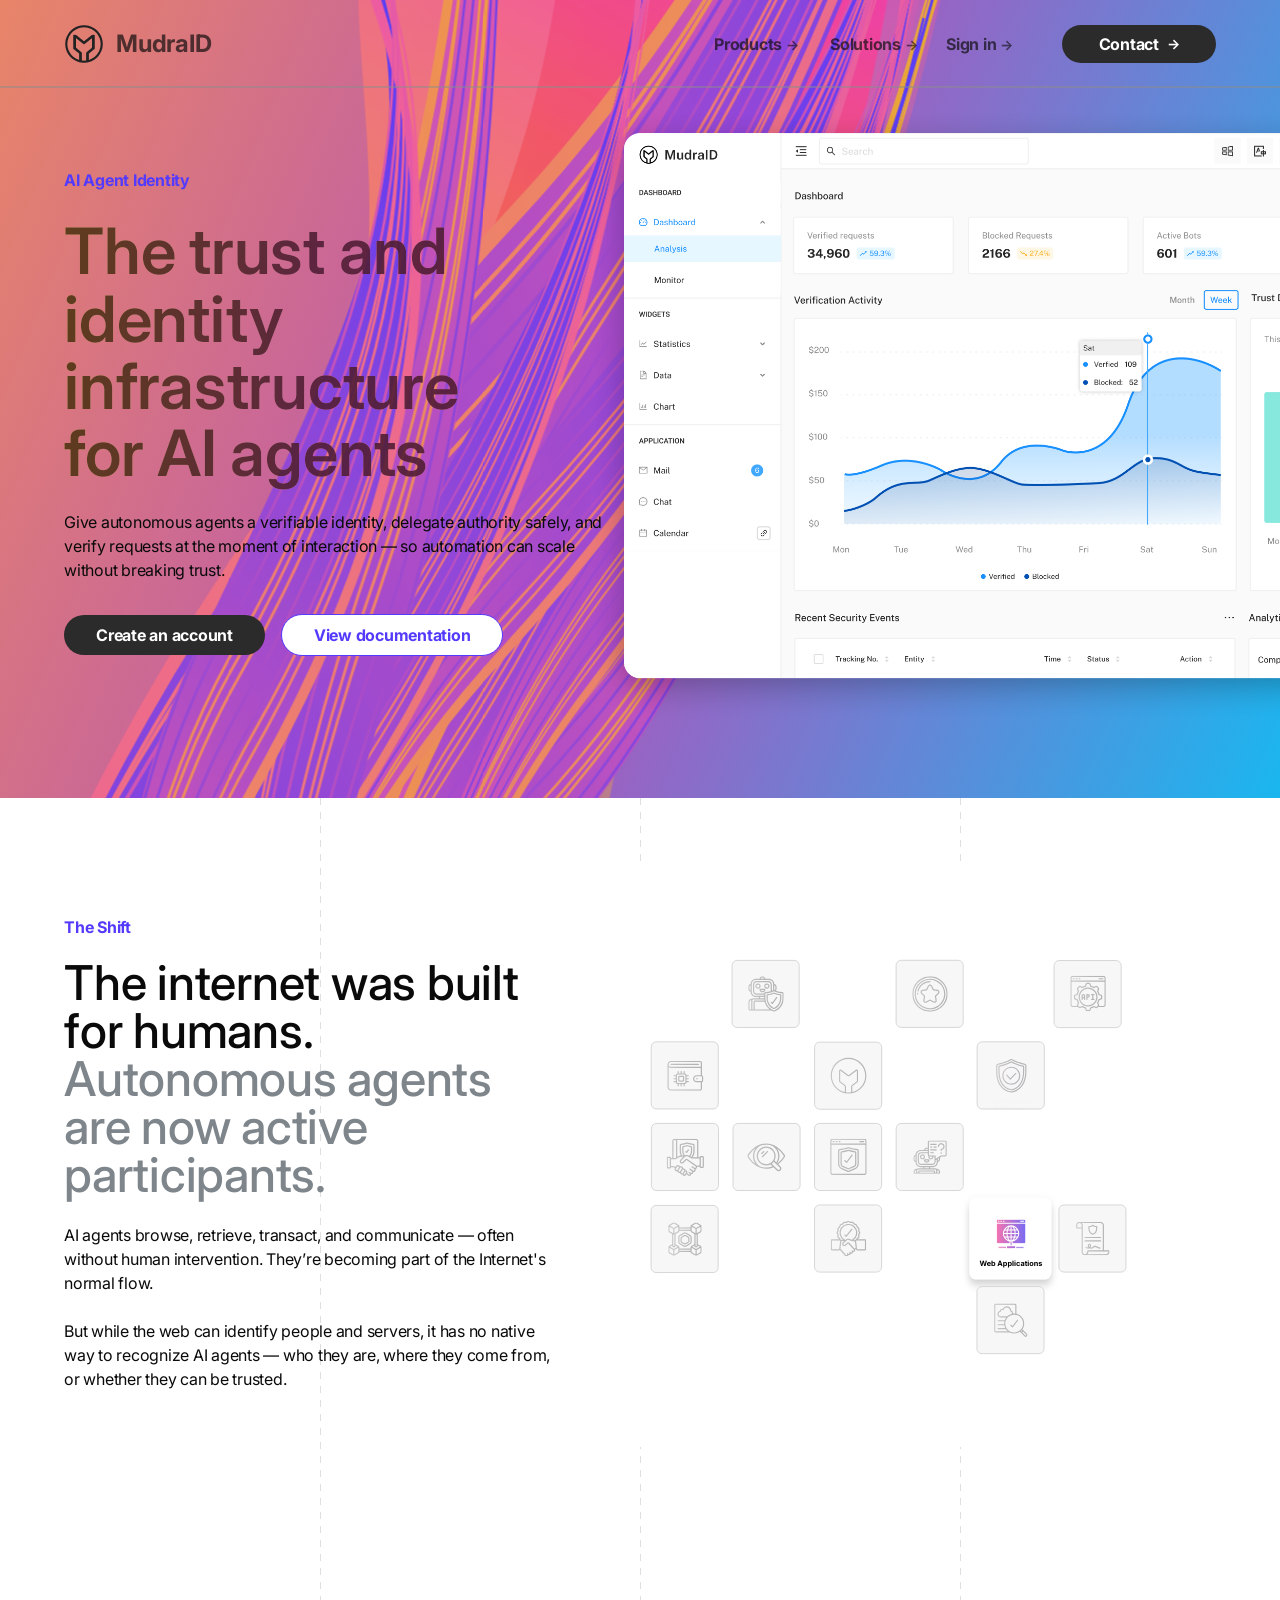
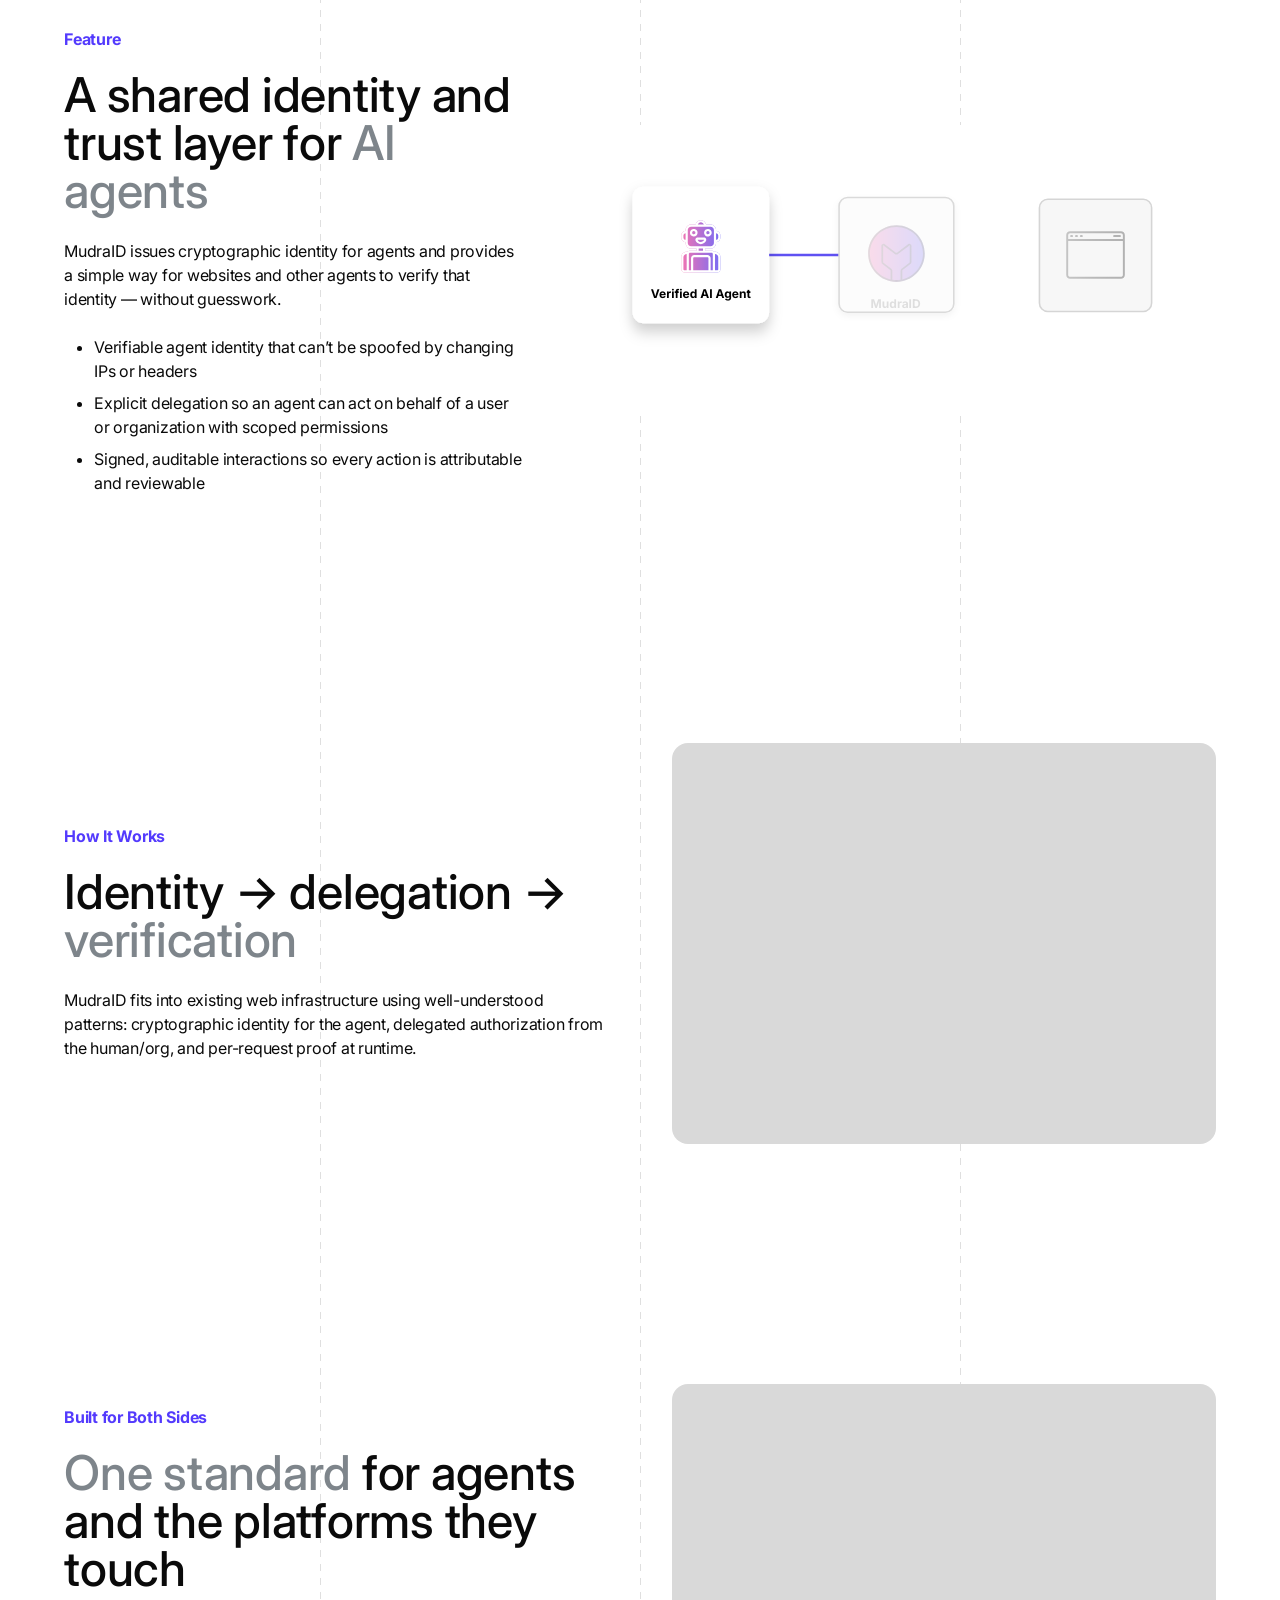
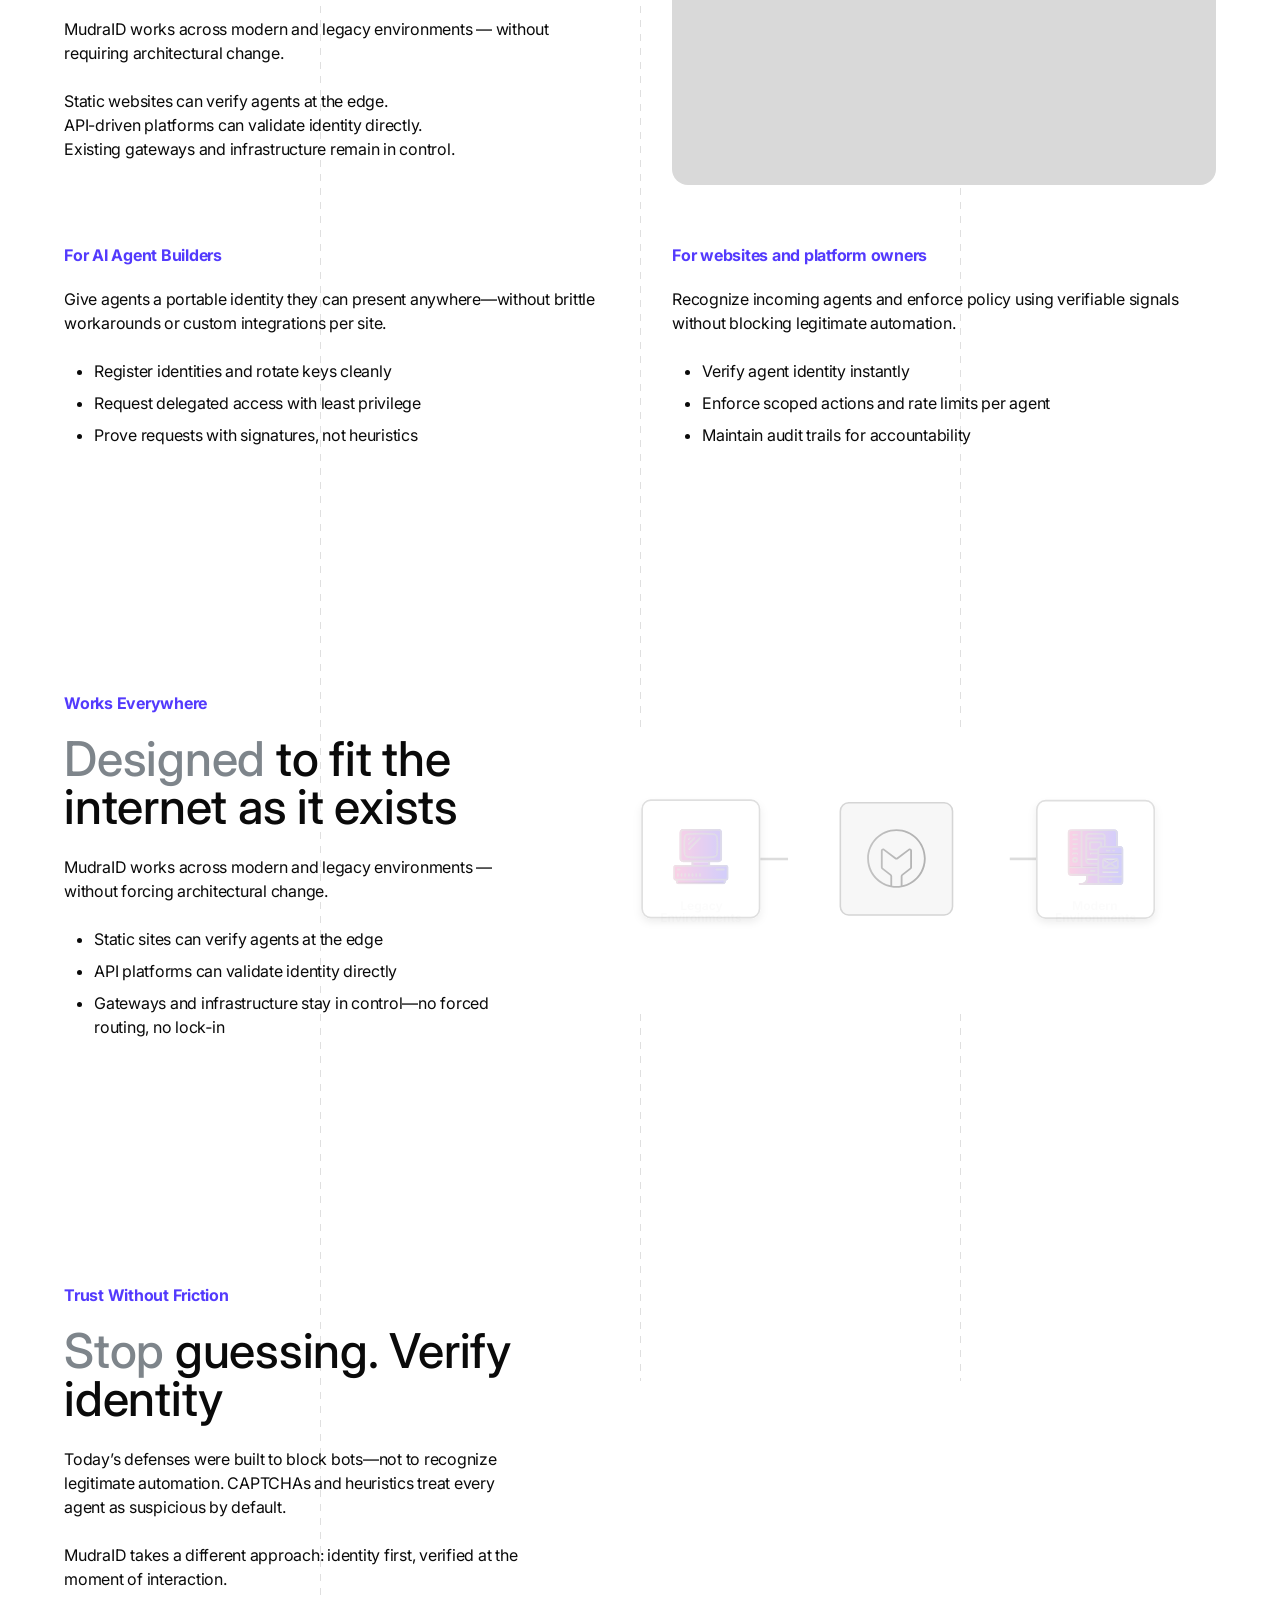
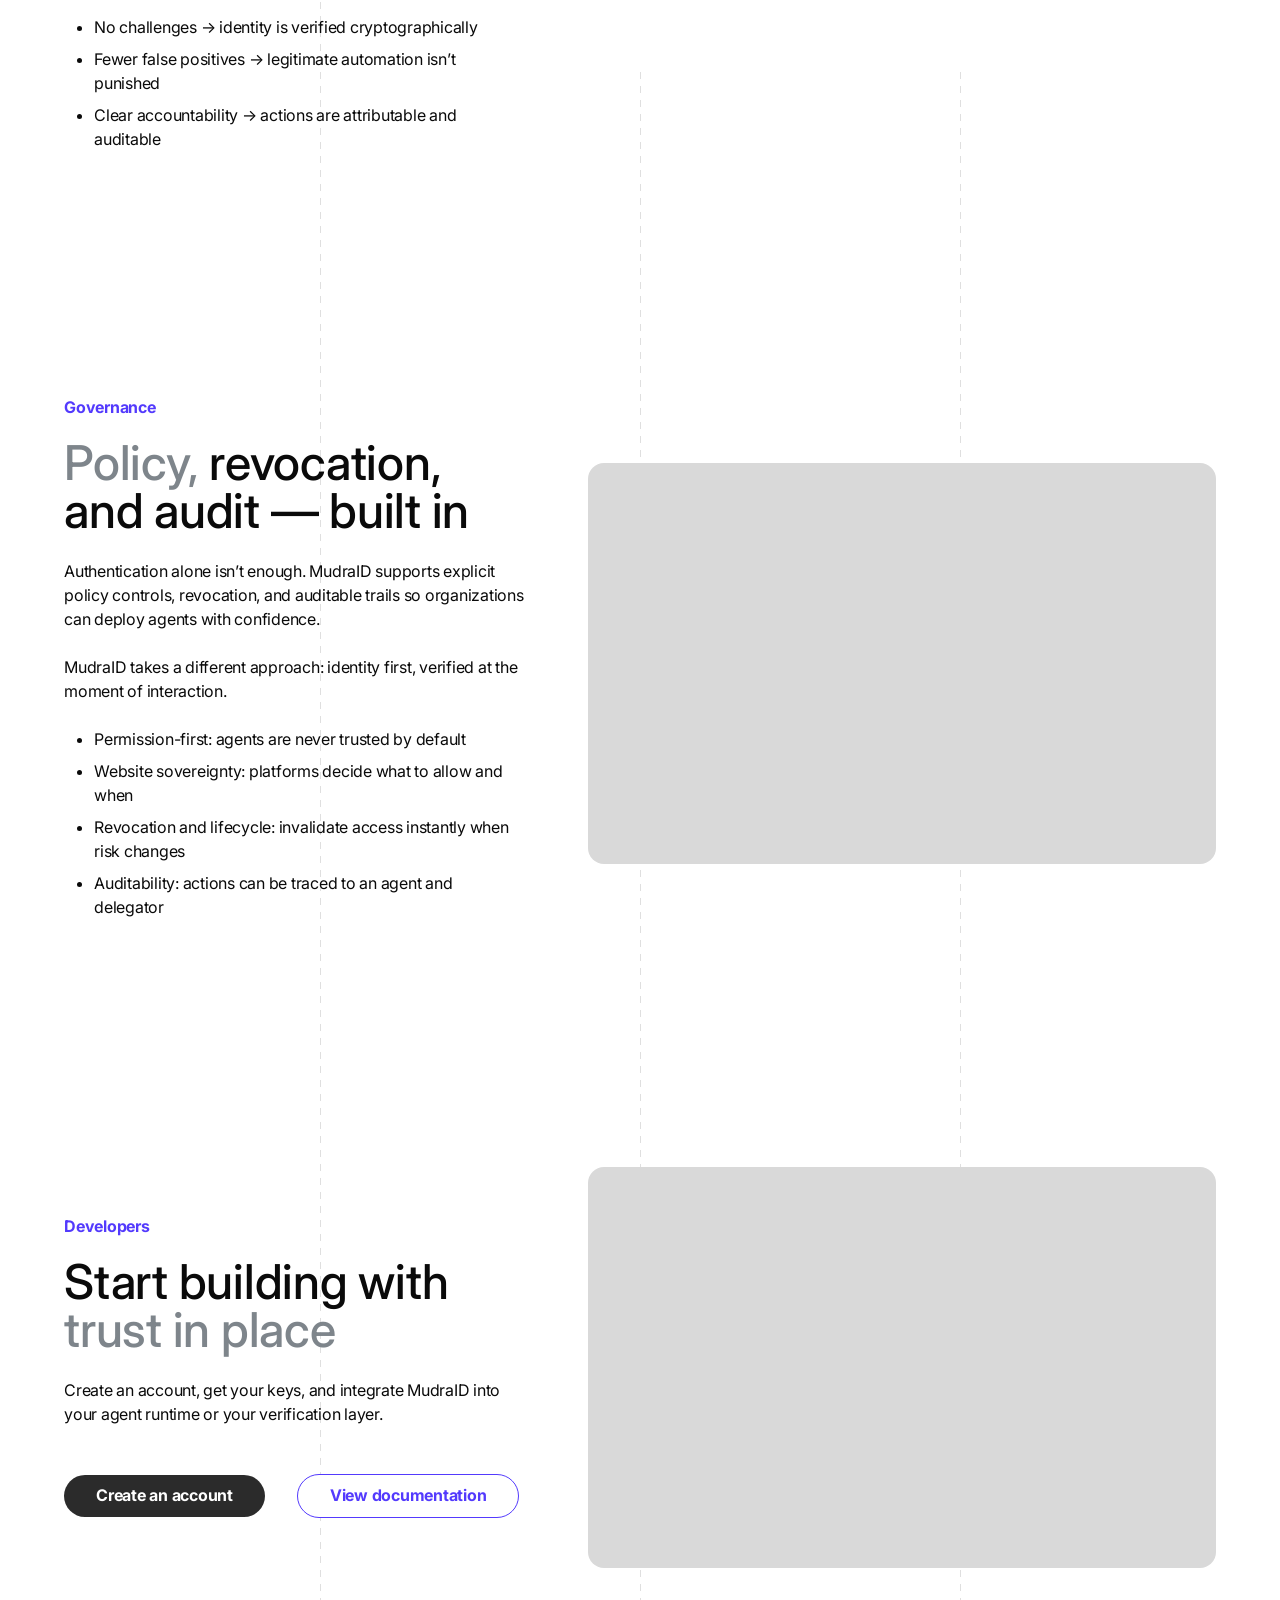
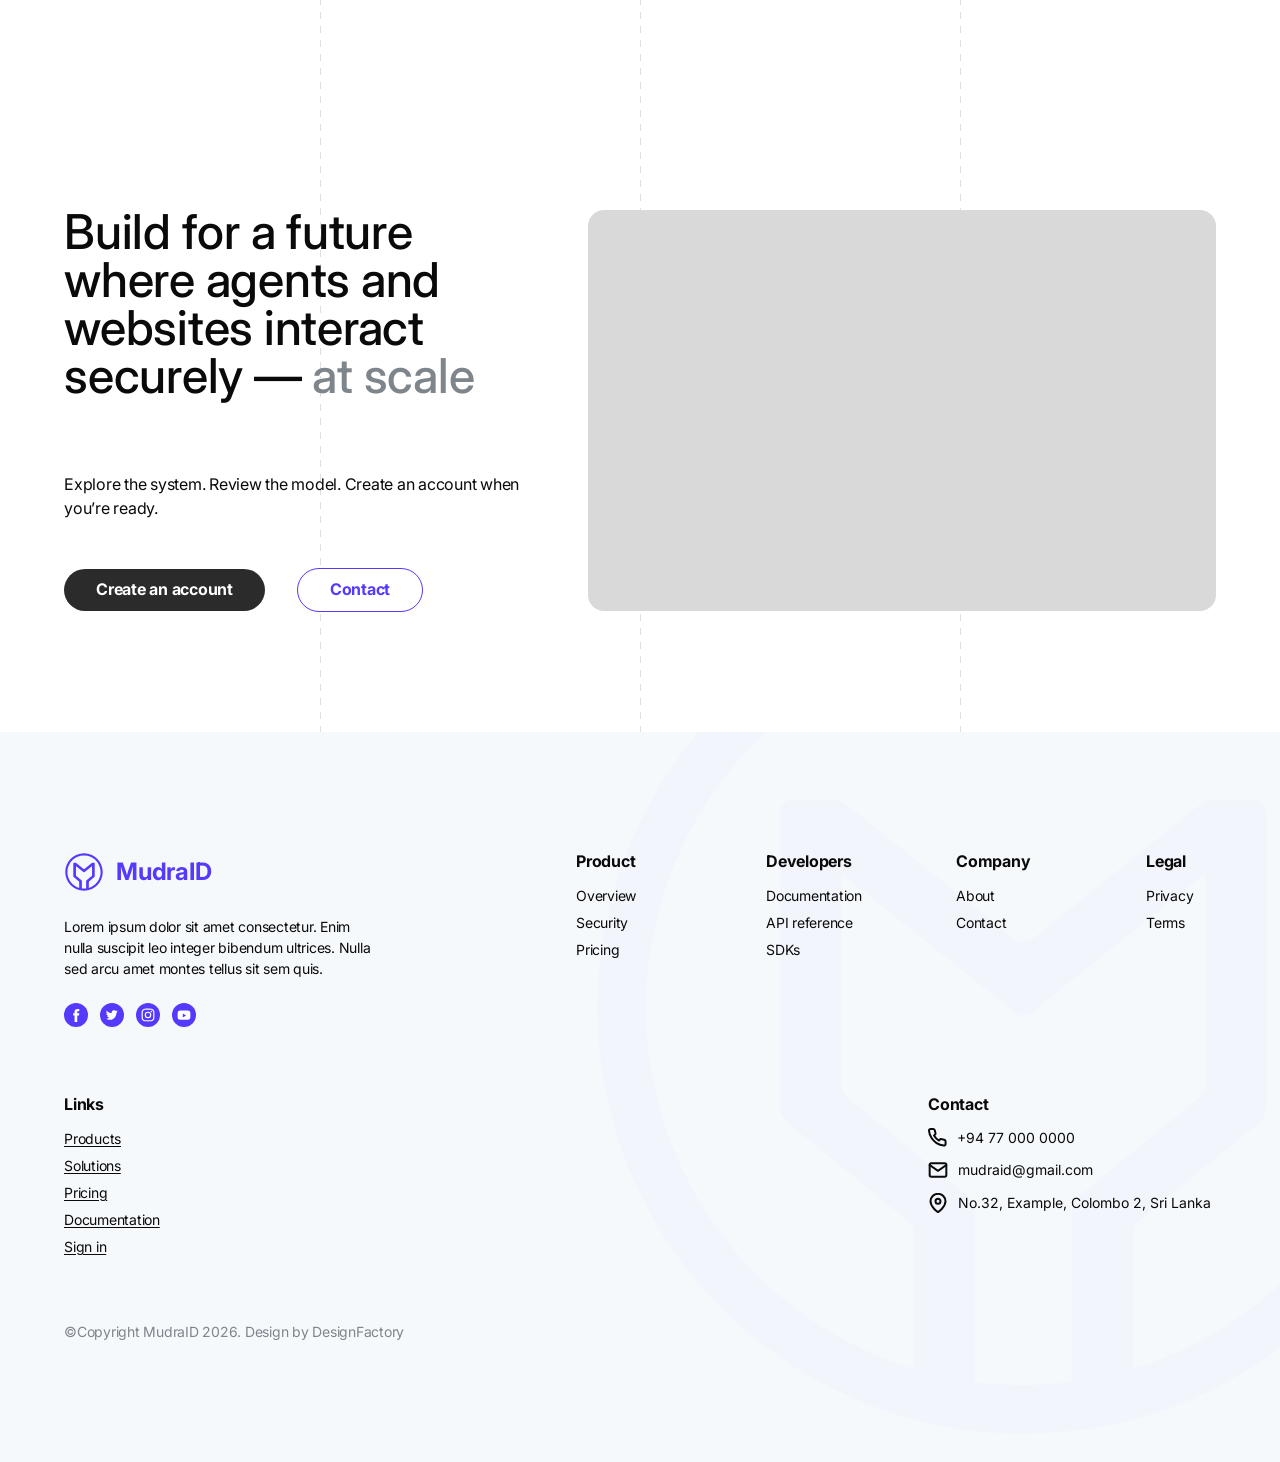
==== commit 83efc35a: "Update index.html" ====
--- a/index.html
+++ b/index.html
@@ -285,7 +285,7 @@
         <div class="Content">
             <span class="section-label">Governance</span>
             <span class="section-title">
-                <span class="text-style-1">Policy ,</span>
+                <span class="text-style-1">Policy,</span>
                 revocation, and audit — built in
             </span>
             <span class="section-content">
--- a/assets/styles/css/home/home_tab.css
+++ b/assets/styles/css/home/home_tab.css
@@ -64,10 +64,10 @@
   }
 
   .site-hero-dashboard {
-    height: 532px;
+    height: 580px;
     width: auto;
     max-width: none;
-    top: 50%;
+    top: 55%;
   }
 
   .site-hero-dashboard-img {
@@ -210,6 +210,9 @@
   .Section.Section--governance,
   .Section.Section--developers,
   .Section.Section--closing {
+    flex-direction: row;
+    align-items: center;
+    justify-content: space-between;
     gap: 40px;
     padding: 96px 64px;
   }
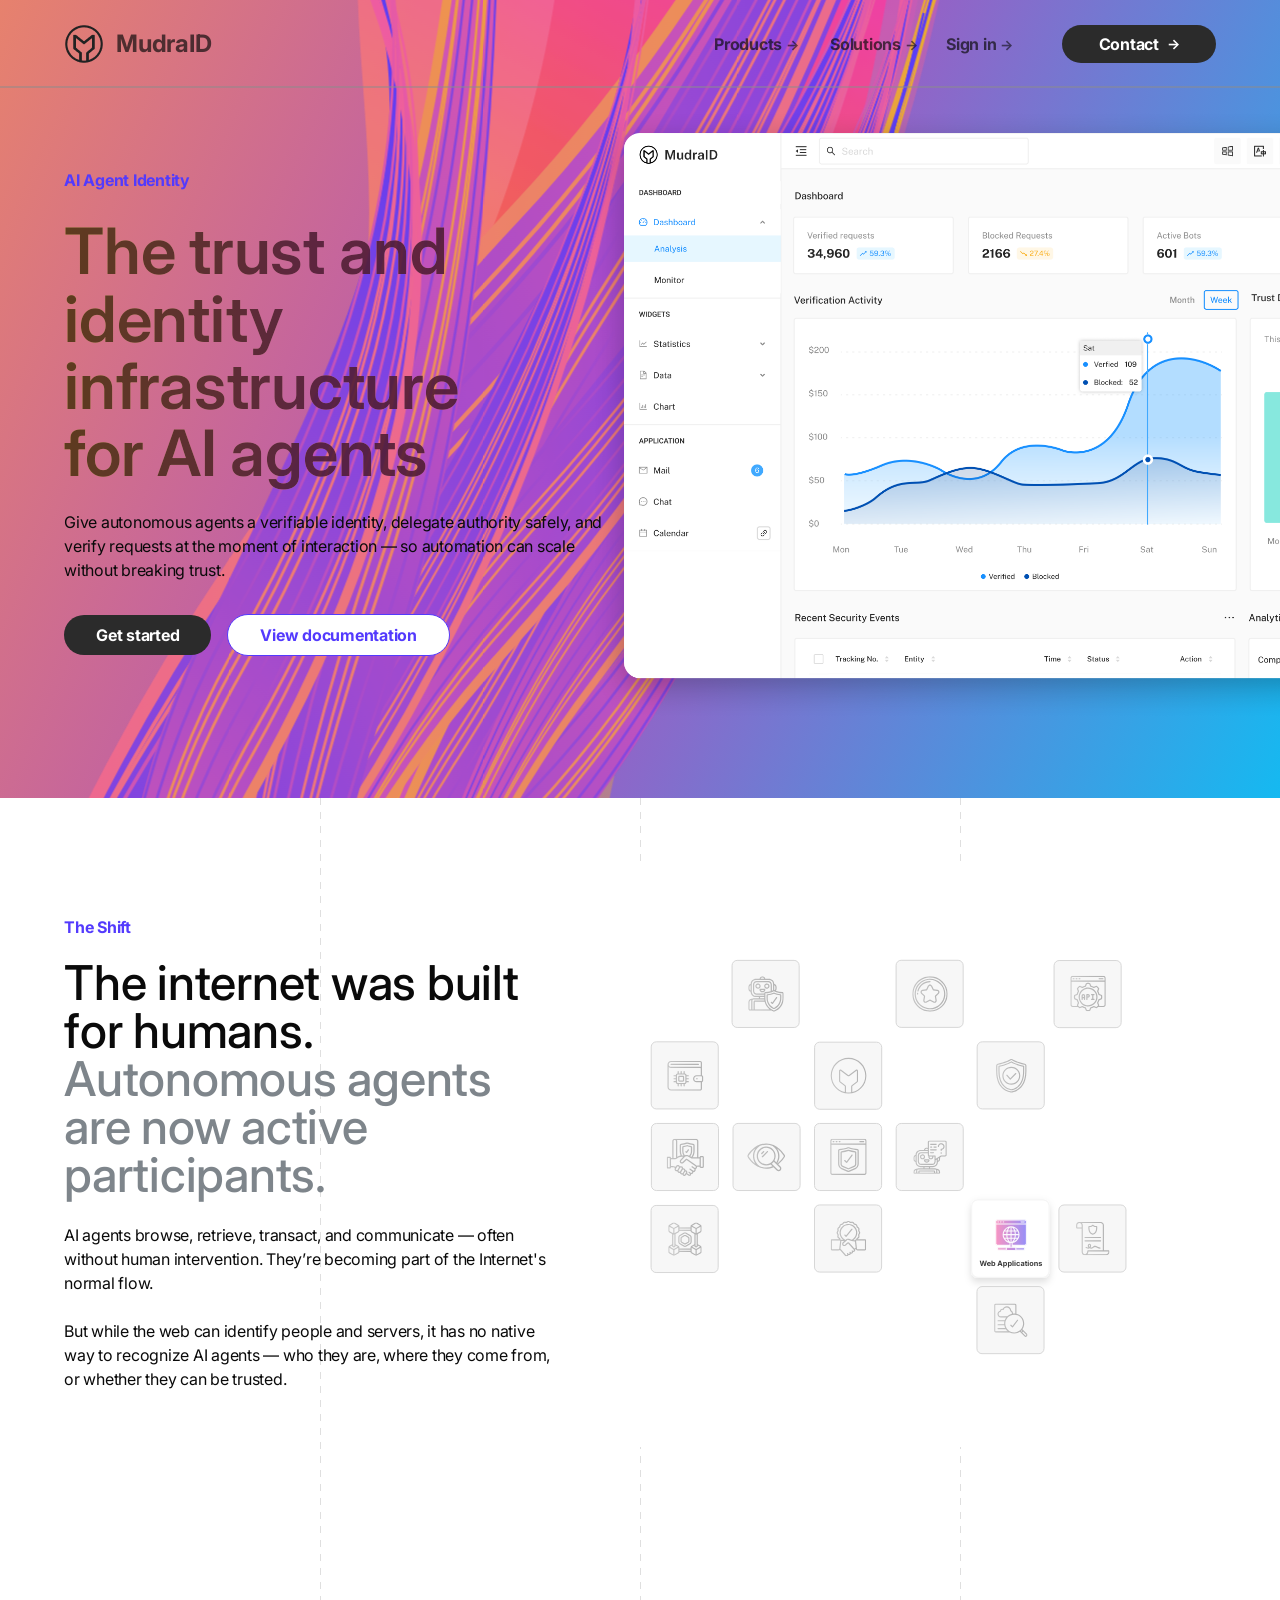
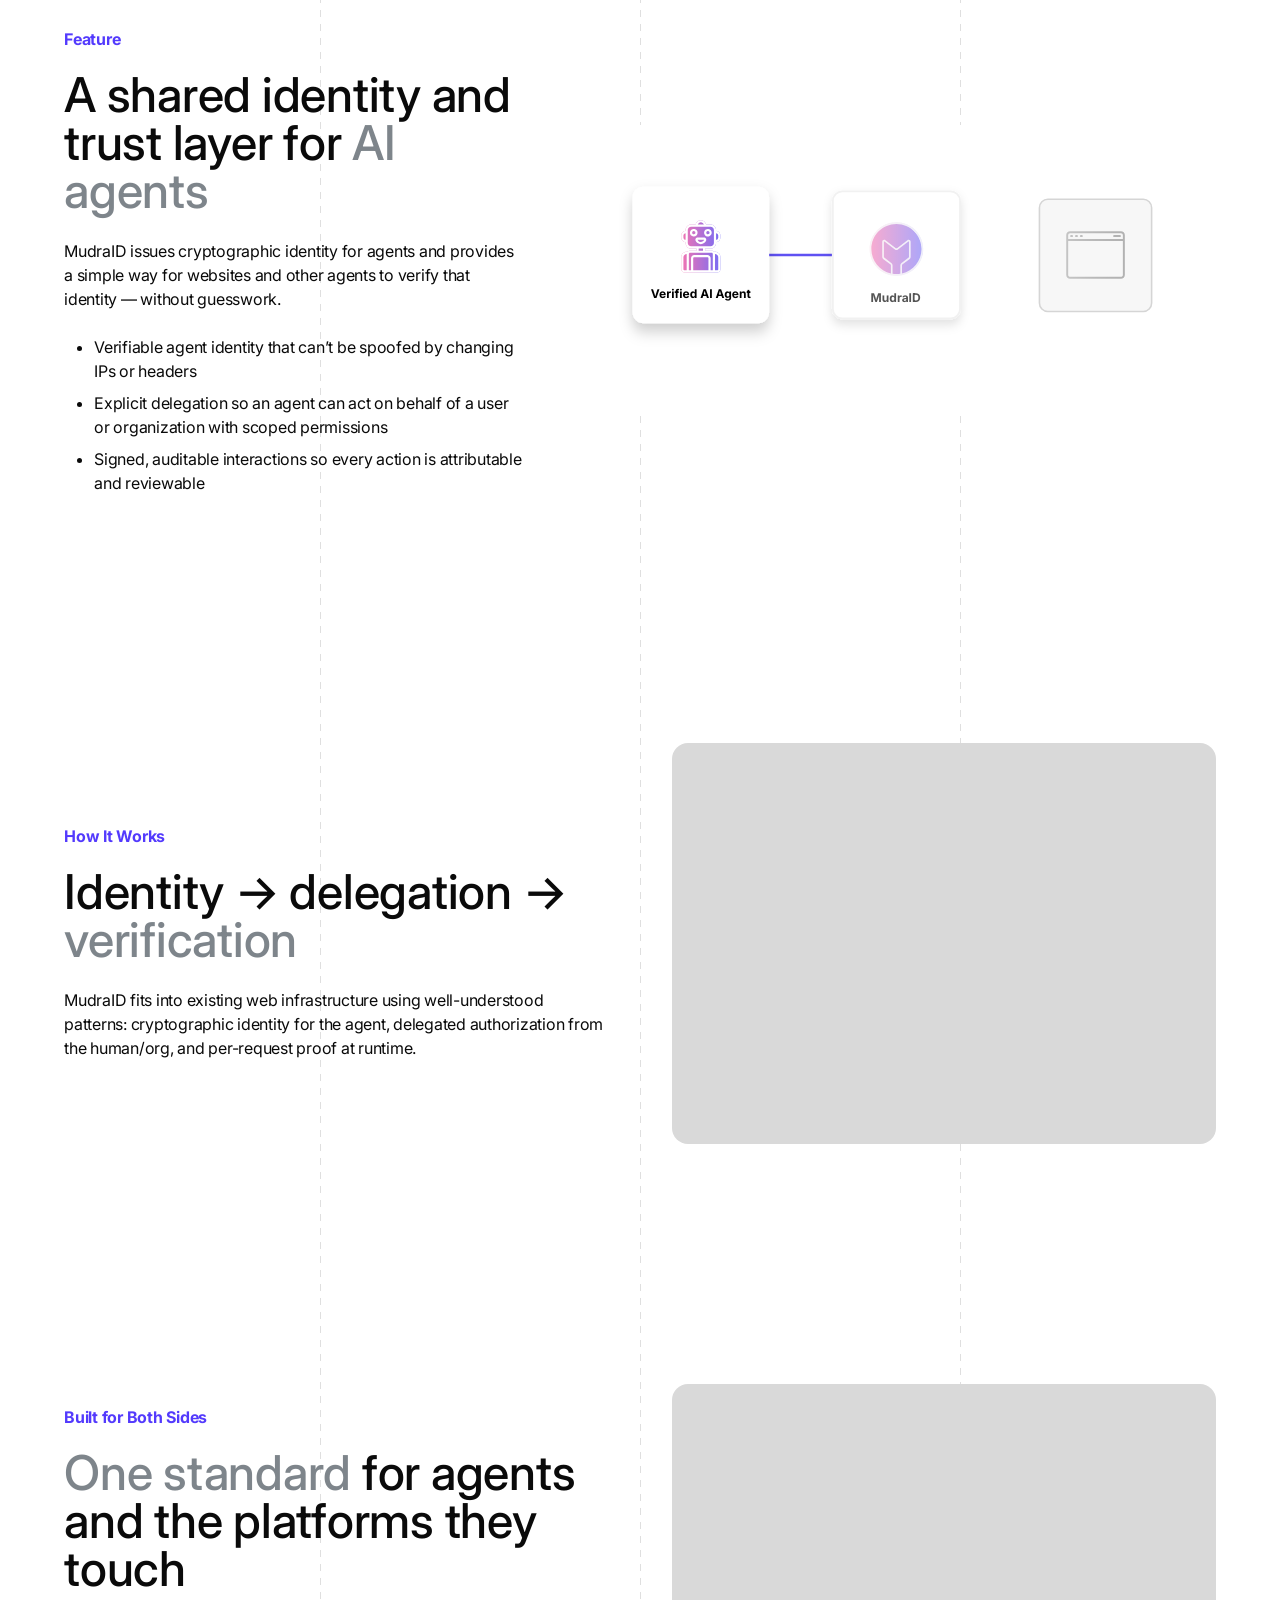
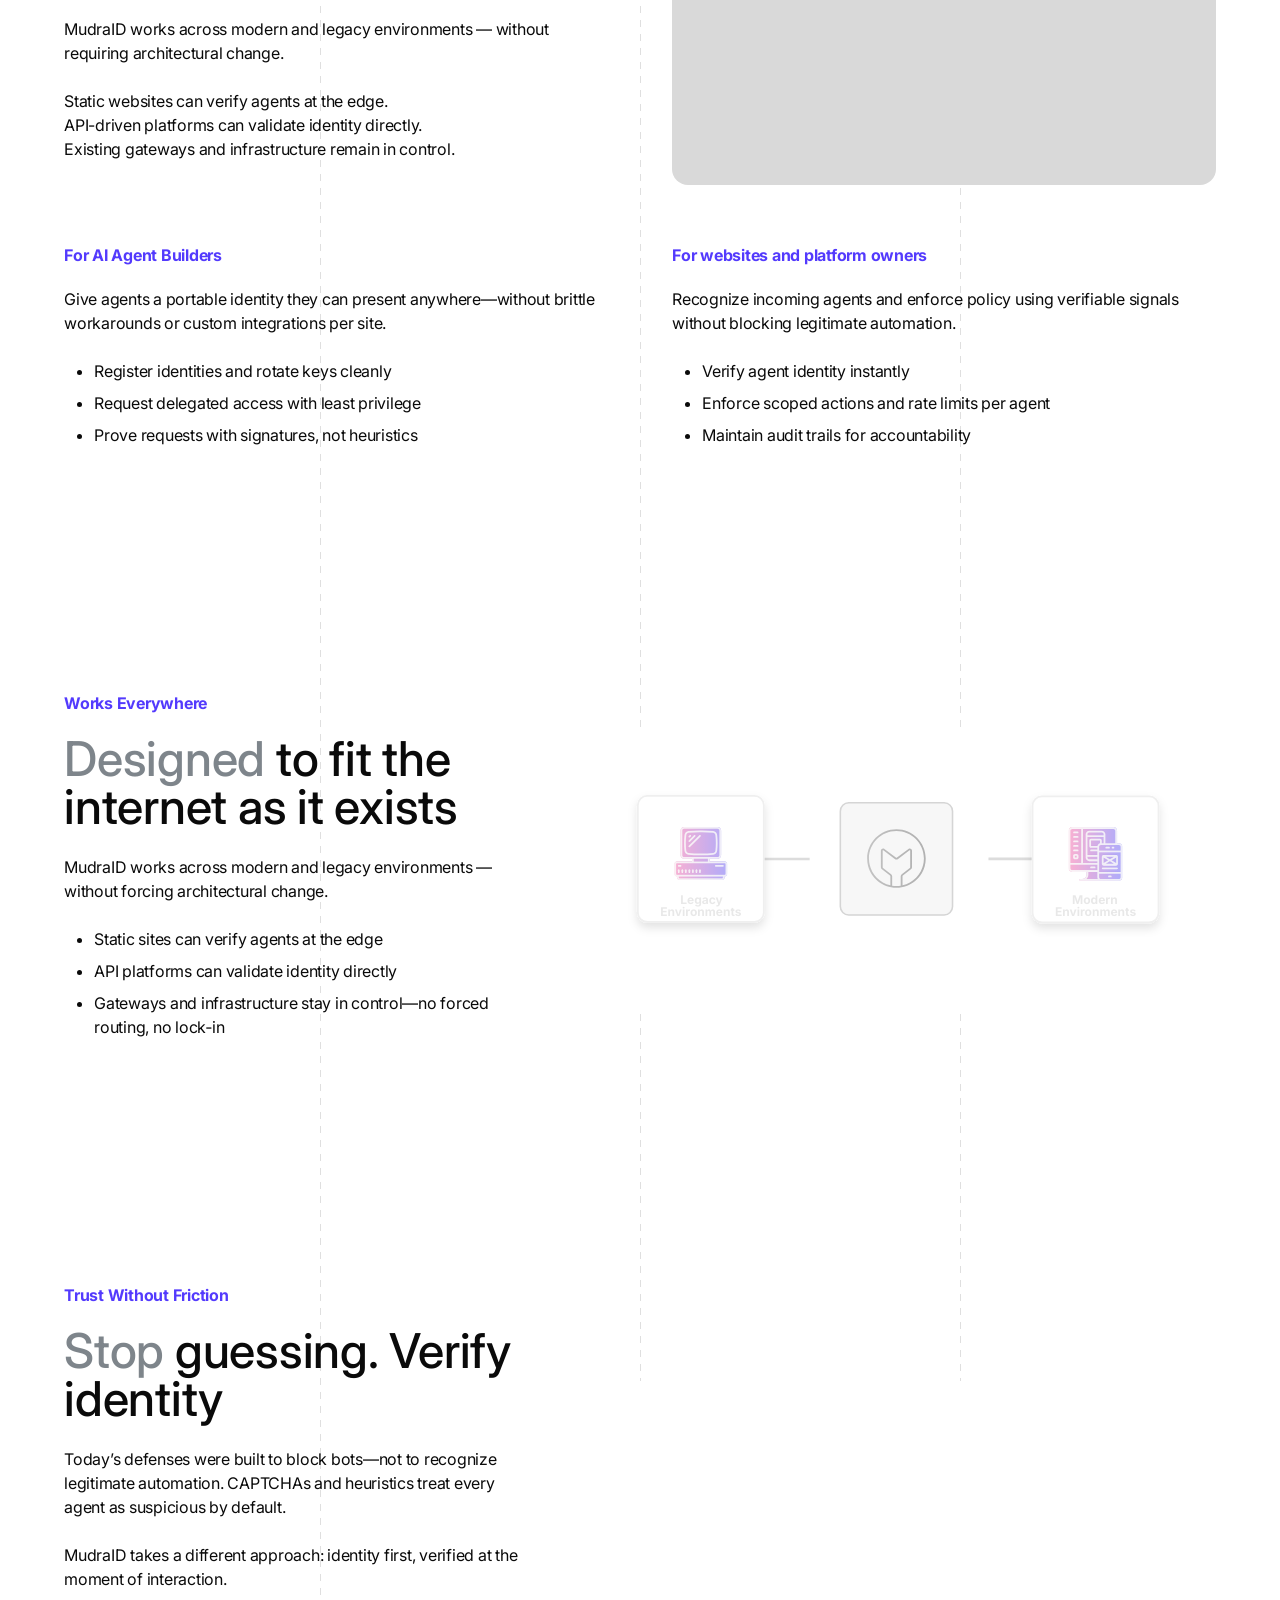
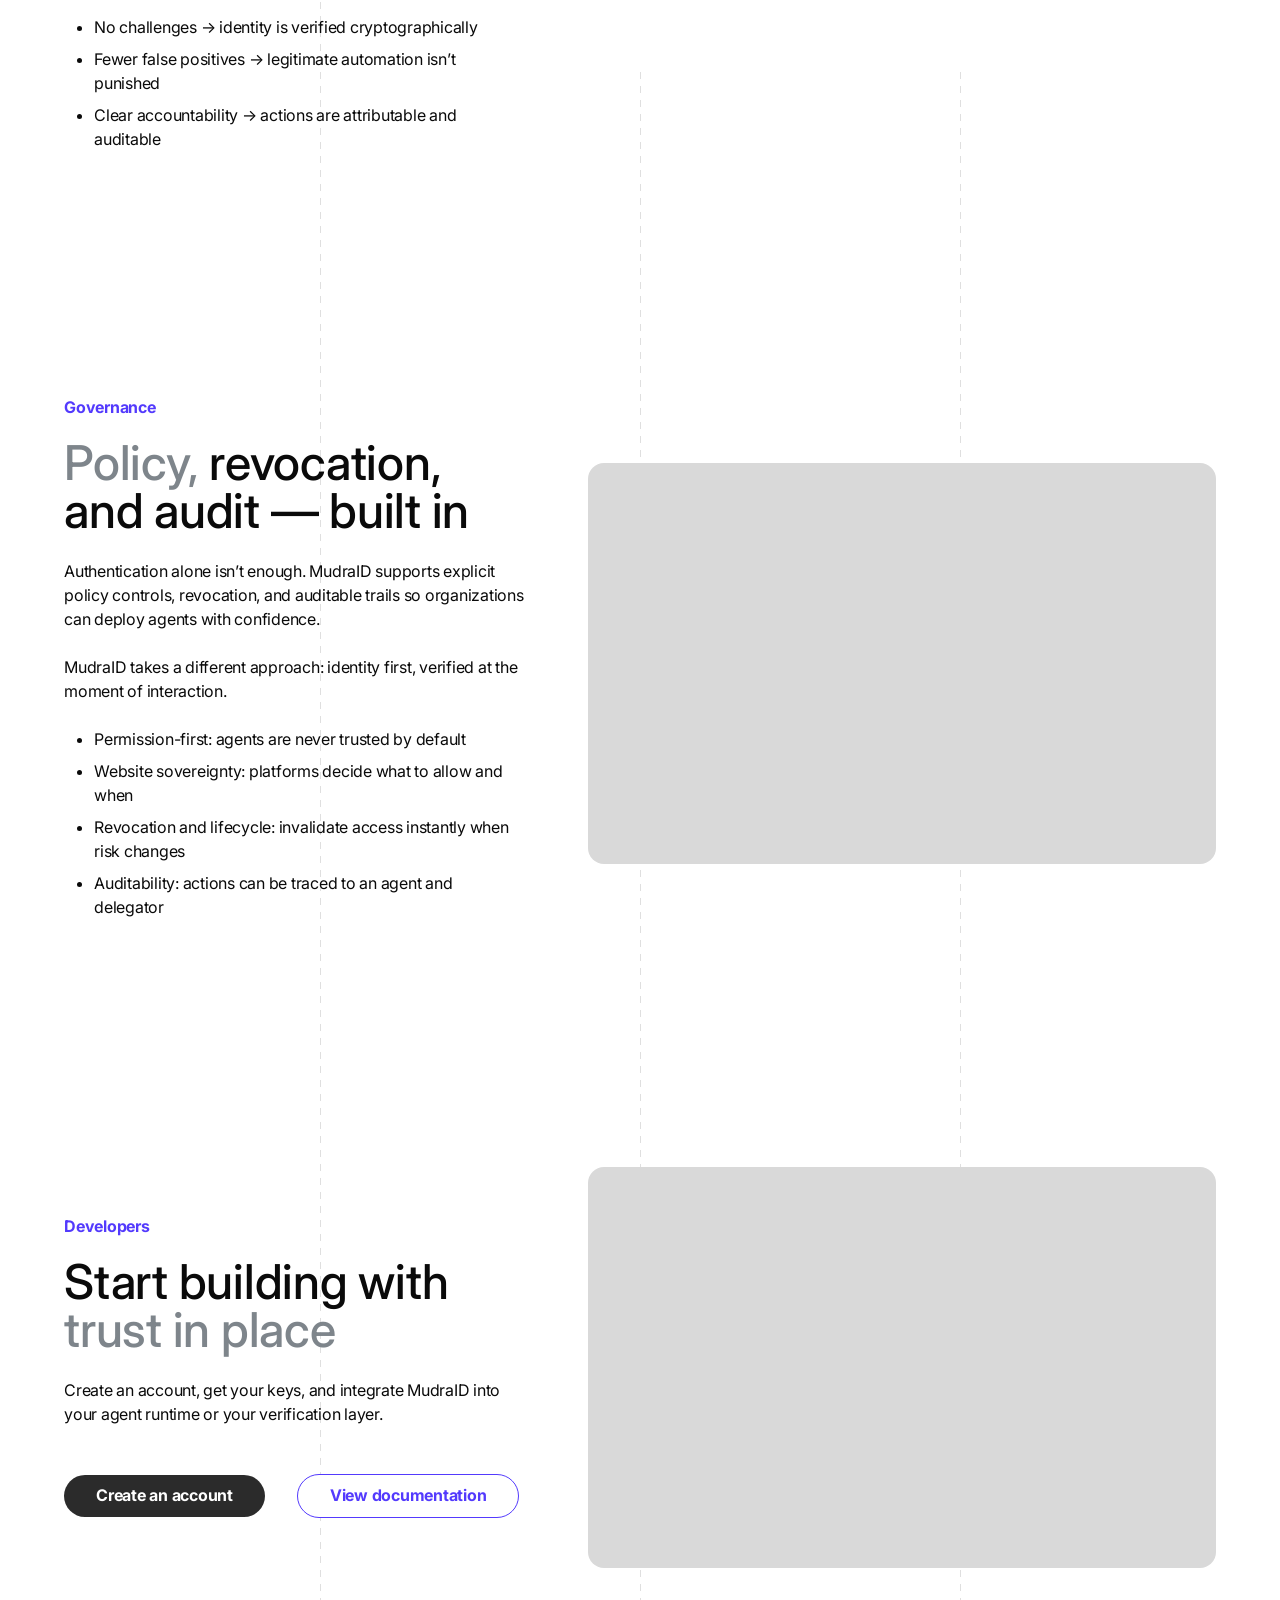
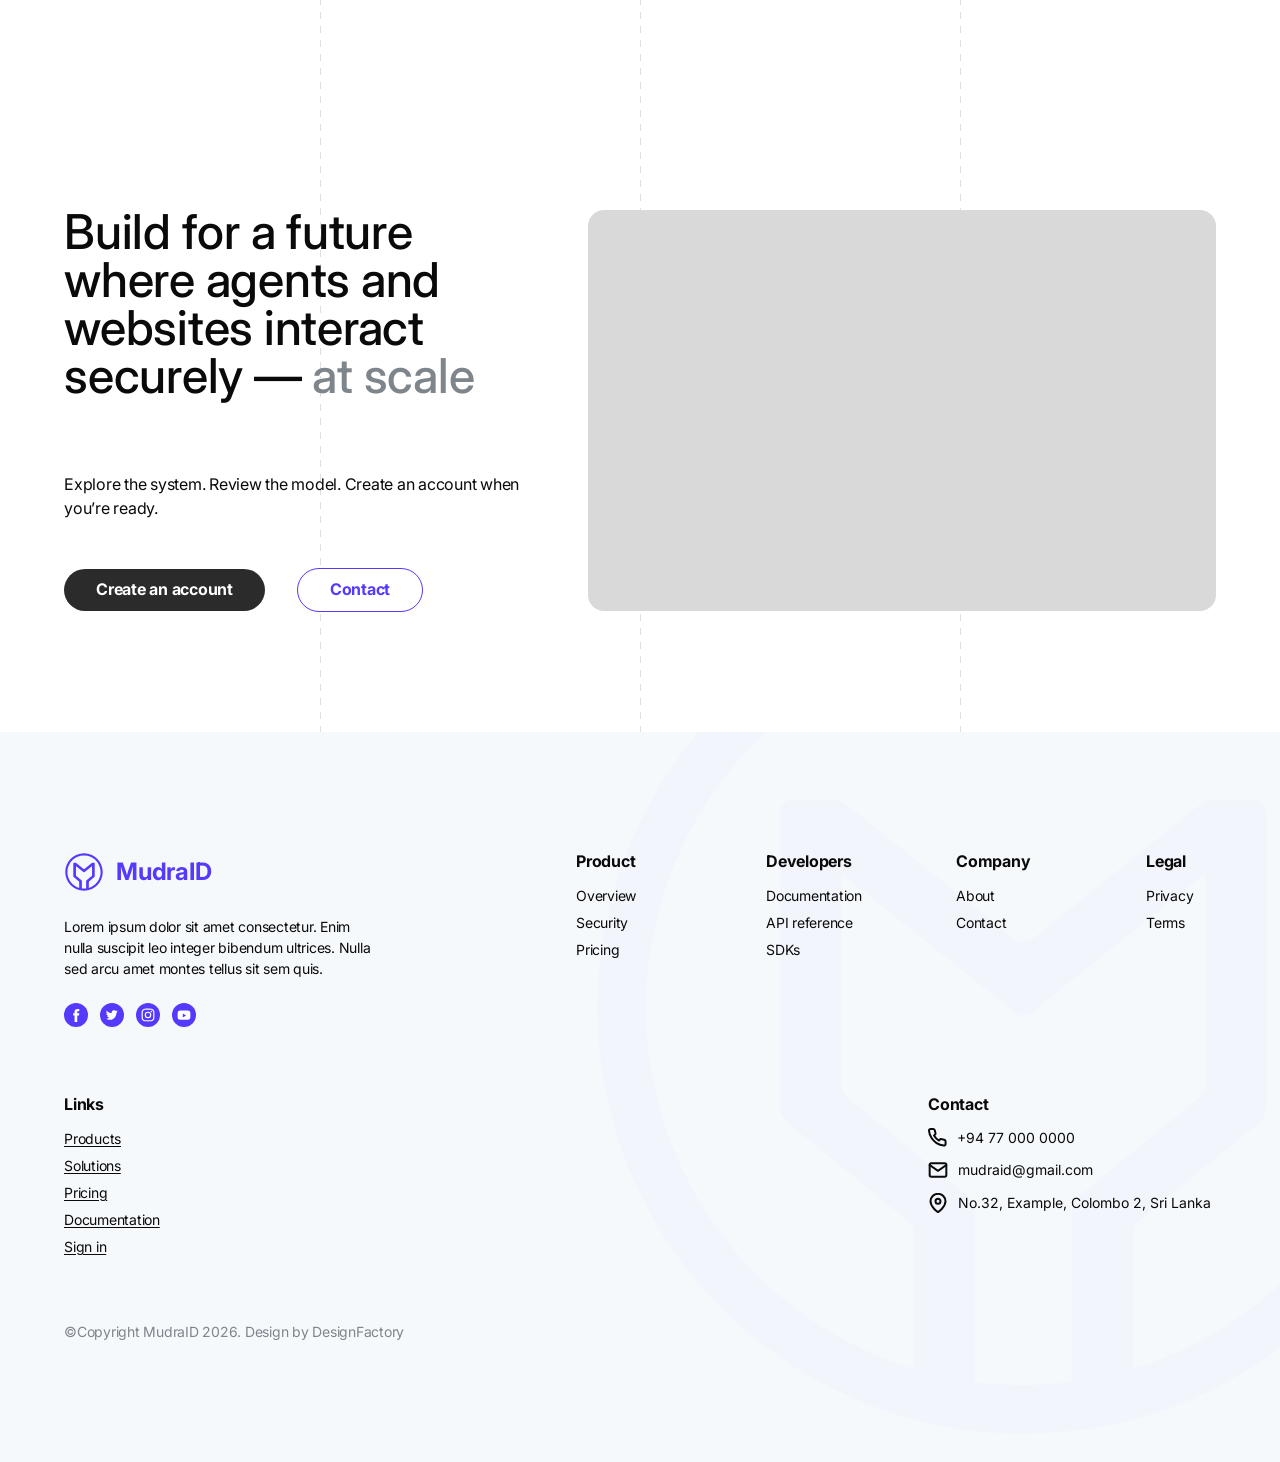
==== commit cae431a4: "Update index.html" ====
--- a/index.html
+++ b/index.html
@@ -67,7 +67,7 @@
                         verify requests at the moment of interaction — so automation can scale without breaking trust.
                     </p>
                     <div class="site-hero-actions">
-                        <a href="#" class="site-hero-btn site-hero-btn--primary">Create an account</a>
+                        <a href="#" class="site-hero-btn site-hero-btn--primary">Get started</a>
                         <a href="#" class="site-hero-btn site-hero-btn--secondary">View documentation</a>
                     </div>
                 </div>
--- a/assets/styles/css/home/home.css
+++ b/assets/styles/css/home/home.css
@@ -34,7 +34,7 @@
   initial-value: 90deg;
 }
 
-/* Remove default margin/padding so hero and sections sit flush with the viewport */
+/* --- GLOBAL / RESET --- */
 html {
   scroll-padding-top: 88px;
   background-image:
@@ -52,7 +52,175 @@
   padding: 0;
 }
 
-/* Site header: logo left, nav + CTA right, over hero */
+/* --- COMMON / UTILITY --- */
+.Section {
+  width: 100%;
+  max-width: 1280px;
+  margin: 0 auto;
+  flex-grow: 0;
+  display: flex;
+  flex-direction: row;
+  justify-content: flex-start;
+  align-items: center;
+  gap: 64px;
+  padding: 120px 64px;
+  box-sizing: border-box;
+}
+
+.Content {
+  align-self: stretch;
+  flex-grow: 1;
+  display: flex;
+  flex-direction: column;
+  justify-content: center;
+  align-items: flex-start;
+  padding: 0;
+}
+
+.section-label {
+  height: 16px;
+  align-self: stretch;
+  flex-grow: 0;
+  font-family: Inter;
+  font-size: 16px;
+  font-weight: bold;
+  font-stretch: normal;
+  font-style: normal;
+  line-height: 1;
+  letter-spacing: -0.25px;
+  text-align: left;
+  color: #533afd;
+}
+
+.section-title {
+  align-self: stretch;
+  flex-grow: 0;
+  font-family: Inter;
+  font-size: 48px;
+  font-weight: 500;
+  font-stretch: normal;
+  font-style: normal;
+  line-height: 1;
+  letter-spacing: -0.25px;
+  text-align: left;
+  color: #0a0a0a;
+  padding: 24px 0px;
+}
+
+.section-title .text-style-1 {
+  color: #7e858b;
+}
+
+.section-content {
+  align-self: stretch;
+  flex-grow: 0;
+  font-family: Inter;
+  font-size: 16px;
+  font-weight: normal;
+  font-stretch: normal;
+  font-style: normal;
+  line-height: 1.5;
+  letter-spacing: -0.25px;
+  text-align: left;
+  color: #0a0a0a;
+}
+
+.section-list {
+  margin: 0;
+  padding: 24px 0 0 30px;
+  align-self: stretch;
+  flex-grow: 0;
+  font-family: Inter;
+  font-size: 16px;
+  font-weight: normal;
+  font-stretch: normal;
+  font-style: normal;
+  line-height: 1.5;
+  letter-spacing: -0.25px;
+  text-align: left;
+  color: #0a0a0a;
+  list-style: disc;
+}
+
+.section-list li {
+  margin-bottom: 0.5rem;
+}
+
+.button-wrapper {
+  flex-grow: 0;
+  display: flex;
+  flex-direction: row;
+  justify-content: flex-start;
+  align-items: center;
+  gap: 32px;
+  padding: 0;
+}
+
+.Buttons-primary {
+  flex-grow: 0;
+  flex-direction: row;
+  justify-content: center;
+  align-items: center;
+  gap: 8px;
+  padding: 12px 32px;
+  border-radius: 36px;
+  background-color: #2b2b2b;
+}
+
+.Primary {
+  width: 140px;
+  height: 16px;
+  flex-grow: 0;
+  font-family: Inter;
+  font-size: 16px;
+  font-weight: bold;
+  font-stretch: normal;
+  font-style: normal;
+  line-height: 1;
+  letter-spacing: -0.25px;
+  text-align: center;
+  color: #fff;
+}
+
+.Buttons-secondary {
+  flex-grow: 0;
+  flex-direction: row;
+  justify-content: center;
+  align-items: center;
+  gap: 8px;
+  padding: 12px 32px;
+  border-radius: 36px;
+  border: solid 1px #533afd;
+  background-color: #fff;
+}
+
+.Secondary {
+  width: 62px;
+  height: 16px;
+  flex-grow: 0;
+  font-family: Inter;
+  font-size: 16px;
+  font-weight: bold;
+  font-stretch: normal;
+  font-style: normal;
+  line-height: 1;
+  letter-spacing: -0.25px;
+  text-align: center;
+  color: #533afd;
+}
+
+.Placeholder {
+  width: 100%;
+  max-width: 628px;
+  min-height: 401px;
+  aspect-ratio: 628 / 401;
+  flex-grow: 0;
+  flex-shrink: 1;
+  border-radius: 16px;
+  background-color: #d9d9d9;
+}
+
+/* --- HEADER --- */
 .site-header {
   position: absolute;
   top: 0;
@@ -183,163 +351,12 @@
   font-size: 16px;
   font-weight: bold;
 }
+
 .site-header-cta .site-header-link-arrow {
   opacity: 1;
 }
 
-.Section {
-  width: 100%;
-  max-width: 1280px;
-  margin: 0 auto;
-  flex-grow: 0;
-  display: flex;
-  flex-direction: row;
-  justify-content: flex-start;
-  align-items: center;
-  gap: 64px;
-  padding: 120px 64px;
-  box-sizing: border-box;
-}
-
-.Content {
-  align-self: stretch;
-  flex-grow: 1;
-  display: flex;
-  flex-direction: column;
-  justify-content: center;
-  align-items: flex-start;
-  padding: 0;
-}
-
-.section-content {
-  align-self: stretch;
-  flex-grow: 0;
-  font-family: Inter;
-  font-size: 16px;
-  font-weight: normal;
-  font-stretch: normal;
-  font-style: normal;
-  line-height: 1.5;
-  letter-spacing: -0.25px;
-  text-align: left;
-  color: #0a0a0a;
-}
-
-.button-wrapper {
-  /* width: 362px; */
-  /* height: 40px; */
-  flex-grow: 0;
-  display: flex;
-  flex-direction: row;
-  justify-content: flex-start;
-  align-items: center;
-  gap: 32px;
-  padding: 0;
-}
-
-.Buttons-primary {
-  /* width: 204px; */
-  /* height: 40px; */
-  flex-grow: 0;
-  flex-direction: row;
-  justify-content: center;
-  align-items: center;
-  gap: 8px;
-  padding: 12px 32px;
-  border-radius: 36px;
-  background-color: #2b2b2b;
-}
-
-.Primary {
-  width: 140px;
-  height: 16px;
-  flex-grow: 0;
-  font-family: Inter;
-  font-size: 16px;
-  font-weight: bold;
-  font-stretch: normal;
-  font-style: normal;
-  line-height: 1;
-  letter-spacing: -0.25px;
-  text-align: center;
-  color: #fff;
-}
-
-.Buttons-secondary {
-  flex-grow: 0;
-  flex-direction: row;
-  justify-content: center;
-  align-items: center;
-  gap: 8px;
-  padding: 12px 32px;
-  border-radius: 36px;
-  border: solid 1px #533afd;
-  background-color: #fff;
-}
-
-.Secondary {
-  width: 62px;
-  height: 16px;
-  flex-grow: 0;
-  font-family: Inter;
-  font-size: 16px;
-  font-weight: bold;
-  font-stretch: normal;
-  font-style: normal;
-  line-height: 1;
-  letter-spacing: -0.25px;
-  text-align: center;
-  color: #533afd;
-}
-
-.Placeholder {
-  width: 100%;
-  max-width: 628px;
-  min-height: 401px;
-  aspect-ratio: 628 / 401;
-  flex-grow: 0;
-  flex-shrink: 1;
-  border-radius: 16px;
-  background-color: #d9d9d9;
-}
-
-/* Governance, Developers, closing sections — fixed placeholder / image column */
-
-.section-label {
-  height: 16px;
-  align-self: stretch;
-  flex-grow: 0;
-  font-family: Inter;
-  font-size: 16px;
-  font-weight: bold;
-  font-stretch: normal;
-  font-style: normal;
-  line-height: 1;
-  letter-spacing: -0.25px;
-  text-align: left;
-  color: #533afd;
-}
-
-.section-title {
-  align-self: stretch;
-  flex-grow: 0;
-  font-family: Inter;
-  font-size: 48px;
-  font-weight: 500;
-  font-stretch: normal;
-  font-style: normal;
-  line-height: 1;
-  letter-spacing: -0.25px;
-  text-align: left;
-  color: #0a0a0a;
-  padding: 24px 0px;
-}
-
-.section-title .text-style-1 {
-  color: #7e858b;
-}
-
-/* Hero: animated SVG fills full section height */
+/* --- HERO SECTION --- */
 .site-hero {
   position: relative;
   width: 100%;
@@ -347,24 +364,7 @@
   min-height: 798px;
   box-sizing: border-box;
   overflow: hidden;
-  /* Placeholder until deferred SVGs attach (avoids white flash) */
-  /* background: linear-gradient(180deg, #0a0a12 0%, #12121c 45%, #16161f 100%); */
-}
-
-/* .site-hero::before {
-  content: "";
-  position: absolute;
-  inset: 0;
-  z-index: 1;
-  pointer-events: none;
-  background-image:
-    repeating-linear-gradient(to bottom, rgba(140, 140, 140, 0.28) 0 7px, transparent 7px 14px),
-    repeating-linear-gradient(to bottom, rgba(140, 140, 140, 0.28) 0 7px, transparent 7px 14px),
-    repeating-linear-gradient(to bottom, rgba(140, 140, 140, 0.28) 0 7px, transparent 7px 14px);
-  background-size: 1px 100%, 1px 100%, 1px 100%;
-  background-position: calc(50% - 320px) 0, 50% 0, calc(50% + 320px) 0;
-  background-repeat: no-repeat;
-} */
+}
 
 .site-hero-bg {
   position: absolute;
@@ -372,8 +372,6 @@
   z-index: 0;
   pointer-events: none;
   isolation: isolate;
-  /* Contain paints inside the hero background so the two SVGator animations
-     can't invalidate the whole hero/page on every frame. */
   contain: layout paint style;
 }
 
@@ -384,12 +382,9 @@
   height: 135%;
   max-width: none;
   display: block;
-  /* Stretch SVG to full hero box so stripes/gradient span the full viewport width */
   object-fit: contain;
   transform: translateZ(0);
   backface-visibility: hidden;
-  /* Each <object> runs its own SVGator JS; isolate its repaints to its own
-     compositor layer so one animation can't jank the other or the hero UI. */
   contain: layout paint style;
   will-change: transform, opacity;
 }
@@ -401,8 +396,6 @@
 
 .site-hero-bg-svg--top {
   z-index: 1;
-  /* translateX for layout; do NOT use filter: blur here — it repaints the full
-     animated layer every frame with SVGator and will freeze/jank the hero. */
   transform: translate3d(-2%, 0, 0);
   opacity: 0.92;
 }
@@ -413,7 +406,6 @@
   }
 }
 
-/* Hero left column (copy + CTAs) */
 .site-hero-content {
   position: relative;
   z-index: 3;
@@ -451,7 +443,6 @@
 .site-hero-title {
   margin: 0;
   width: 544px;
-  /* max-width: 100%; */
   flex-grow: 0;
   font-family: Inter;
   font-size: 64px;
@@ -546,7 +537,6 @@
   }
 }
 
-/* Header wordmark still uses this class */
 .site-hero-title-rest {
   color: rgba(10, 10, 10, 0.68);
 }
@@ -604,23 +594,12 @@
   background-color: #2b2b2b;
 }
 
-/* .site-hero-btn--primary:hover {
-  background-color: #0a0a0a;
-  color: #fff;
-} */
-
 .site-hero-btn--secondary {
   color: #533afd;
   background-color: #fff;
   border: 1px solid #533afd;
 }
 
-/* .site-hero-btn--secondary:hover {
-  background-color: rgba(83, 58, 253, 0.06);
-  color: #533afd;
-} */
-
-/* Hero dashboard image: right side, vertically centered */
 .site-hero-dashboard {
   position: absolute;
   right: 0;
@@ -637,7 +616,6 @@
   height: auto;
 }
 
-/* Wide screens (>1401px): two-column hero — full dashboard PNG in flow (not absolute) */
 .site-hero-dashboard-wide {
   display: none;
 }
@@ -691,7 +669,7 @@
   }
 }
 
-/* section 01 */
+/* --- SECTION 1: THE SHIFT --- */
 .Section1 {
   width: 100%;
   max-width: 1280px;
@@ -734,7 +712,11 @@
   display: none;
 }
 
-/* section 2 — Feature / Section 3 A (Desktop) */
+/* --- SECTION 2: FEATURE --- */
+.Section--feature {
+  /* Inherits from .Section */
+}
+
 .section-feature-visual {
   width: 628px;
   height: 285px;
@@ -758,7 +740,7 @@
   pointer-events: none;
 }
 
-/* Section 2 Feature: Section 3 A ↔ B slide animation (see home.js #home-section3-slides) */
+/* Section 2 Feature: Section 3 A ↔ B slide animation */
 .section-feature-visual .home-section3-anim-wrap {
   position: relative;
   width: 100%;
@@ -816,86 +798,7 @@
   transition: none;
 }
 
-/* Section 6 Feature: Section 6 A ↔ B slide animation (see home.js #home-section6-slides) */
-.section-feature-visual .home-section6-anim-wrap {
-  position: relative;
-  width: 100%;
-  max-width: 628px;
-  height: 285px;
-  overflow: hidden;
-  box-sizing: border-box;
-  background-color: #ffffff;
-}
-
-.section-feature-visual .home-section6-slide {
-  position: absolute;
-  top: 0;
-  left: 0;
-  width: 100%;
-  height: 100%;
-  display: flex;
-  align-items: center;
-  justify-content: center;
-  transition: transform 0.5s ease;
-}
-
-.section-feature-visual .home-section6-slide .home-section6-anim-object {
-  position: absolute;
-  inset: 0;
-  width: 100%;
-  height: 100%;
-  max-width: 100%;
-  object-fit: contain;
-}
-
-.section-feature-visual .home-section6-slides.state-a .home-section6-slide-a {
-  transform: translateX(0);
-}
-
-.section-feature-visual .home-section6-slides.state-a .home-section6-slide-b {
-  transform: translateX(-100%);
-}
-
-.section-feature-visual .home-section6-slides.state-b .home-section6-slide-a {
-  transform: translateX(100%);
-}
-
-.section-feature-visual .home-section6-slides.state-b .home-section6-slide-b {
-  transform: translateX(0);
-}
-
-.section-feature-visual .home-section6-slides.state-b.state-a-next .home-section6-slide-a {
-  transform: translateX(-100%);
-  transition: none;
-}
-
-.section-feature-visual .home-section6-slides.state-a.state-b-next .home-section6-slide-b {
-  transform: translateX(-100%);
-  transition: none;
-}
-
-.section-list {
-  margin: 0;
-  padding: 24px 0 0 30px;
-  align-self: stretch;
-  flex-grow: 0;
-  font-family: Inter;
-  font-size: 16px;
-  font-weight: normal;
-  font-stretch: normal;
-  font-style: normal;
-  line-height: 1.5;
-  letter-spacing: -0.25px;
-  text-align: left;
-  color: #0a0a0a;
-  list-style: disc;
-}
-
-.section-list li {
-  margin-bottom: 0.5rem;
-}
-
-/* section 3 — How It Works: equal columns A & B (CSS Grid 1fr 1fr), gap 64px, height 710px */
+/* --- SECTION 3 & 4: HOW IT WORKS / BUILT FOR BOTH SIDES --- */
 .Section.Section--section3 {
   width: 100%;
   max-width: 1280px;
@@ -908,7 +811,6 @@
   box-sizing: border-box;
 }
 
-/* Grid items: allow text to shrink so 1fr stays equal (override .Content flex-grow) */
 .Section--section3 .Content--section3,
 .Section--section3 > .Placeholder {
   min-width: 0;
@@ -918,18 +820,12 @@
 .Section--section3 .Content--section3 {
   flex-grow: 0;
   width: auto;
-}
-
-/* Left column (A) */
-.Section--section3 .Content--section3 {
   box-sizing: border-box;
   justify-content: center;
-  /* padding: 80px 0 80px 0; */
   display: flex;
   flex-direction: column;
 }
 
-/* Right-column gray block: same box as .Section + .Placeholder (e.g. Developers), not stretched to row height */
 @media (min-width: 1025px) {
   .Section--section3 > .Placeholder {
     min-width: 0;
@@ -938,7 +834,6 @@
   }
 }
 
-/* section 4 — full-width row under main 2 cols; inner 2 equal columns, gap 64px */
 .Section--section3 .section4-sub-section {
   grid-column: 1 / -1;
   display: grid;
@@ -971,8 +866,84 @@
   color: #533afd;
 }
 
-
-/* section 9 */
+/* --- SECTION 5: WORKS EVERYWHERE --- */
+.Section--works {
+  /* Inherits from .Section */
+}
+
+/* --- SECTION 6: TRUST WITHOUT FRICTION --- */
+.Section--trust {
+  /* Inherits from .Section */
+}
+
+/* Section 6 Feature: Section 6 A ↔ B slide animation */
+.section-feature-visual .home-section6-anim-wrap {
+  position: relative;
+  width: 100%;
+  max-width: 628px;
+  height: 285px;
+  overflow: hidden;
+  box-sizing: border-box;
+  background-color: #ffffff;
+}
+
+.section-feature-visual .home-section6-slide {
+  position: absolute;
+  top: 0;
+  left: 0;
+  width: 100%;
+  height: 100%;
+  display: flex;
+  align-items: center;
+  justify-content: center;
+  transition: transform 0.5s ease;
+}
+
+.section-feature-visual .home-section6-slide .home-section6-anim-object {
+  position: absolute;
+  inset: 0;
+  width: 100%;
+  height: 100%;
+  max-width: 100%;
+  object-fit: contain;
+}
+
+.section-feature-visual .home-section6-slides.state-a .home-section6-slide-a {
+  transform: translateX(0);
+}
+
+.section-feature-visual .home-section6-slides.state-a .home-section6-slide-b {
+  transform: translateX(-100%);
+}
+
+.section-feature-visual .home-section6-slides.state-b .home-section6-slide-a {
+  transform: translateX(100%);
+}
+
+.section-feature-visual .home-section6-slides.state-b .home-section6-slide-b {
+  transform: translateX(0);
+}
+
+.section-feature-visual .home-section6-slides.state-b.state-a-next .home-section6-slide-a {
+  transform: translateX(-100%);
+  transition: none;
+}
+
+.section-feature-visual .home-section6-slides.state-a.state-b-next .home-section6-slide-b {
+  transform: translateX(-100%);
+  transition: none;
+}
+
+/* --- SECTION 8: GOVERNANCE --- */
+.Section--governance {
+  /* Inherits from .Section */
+}
+
+/* --- SECTION 9: DEVELOPERS --- */
+.Section--developers {
+  /* Inherits from .Section */
+}
+
 .Create-an-account-get-your-keys-and-integrate-MudraID-into-your-agent-runtime-or-your-verification {
   height: 48px;
   align-self: stretch;
@@ -989,7 +960,11 @@
   padding-bottom: 48px;
 }
 
-/* section 10 */
+/* --- SECTION 10: CLOSING --- */
+.Section--closing {
+  /* Inherits from .Section */
+}
+
 .Build-for-a-future-where-agents-and-websites-interact-securely-at-scale {
   height: 240px;
   align-self: stretch;
@@ -1026,6 +1001,7 @@
   padding-bottom: 48px;
 }
 
+/* --- FOOTER --- */
 footer.site-footer {
   position: relative;
   width: 100%;
@@ -1037,7 +1013,6 @@
   font-family: Inter, sans-serif;
 }
 
-/* Decorative bg image on its own layer so opacity doesn’t fade footer text */
 footer.site-footer::before {
   content: "";
   position: absolute;
@@ -1051,7 +1026,6 @@
   pointer-events: none;
 }
 
-/* Content aligned to 1280px; footer background stays full width */
 .site-footer-inner {
   position: relative;
   z-index: 1;
@@ -1066,7 +1040,6 @@
   box-sizing: border-box;
 }
 
-/* Top row: brand + 4-column nav */
 .site-footer-main {
   display: flex;
   flex-direction: row;
@@ -1160,7 +1133,6 @@
   transform: translateY(-1px);
 }
 
-/* Right block: 640px wide, 4 cols, 120px gap */
 .site-footer-nav {
   display: grid;
   grid-template-columns: repeat(4, minmax(0, 1fr));
@@ -1210,11 +1182,6 @@
   text-decoration: none;
 }
 
-/* .site-footer-links a:hover {
-  color: #635bff;
-} */
-
-/* Bottom row: Links (left) + Contact (right), large space between */
 .site-footer-bottom {
   display: flex;
   flex-direction: row;
@@ -1273,10 +1240,6 @@
   text-decoration: none;
 }
 
-/* .site-footer-contact-item a:hover {
-  color: #635bff;
-} */
-
 .site-footer-copyright {
   margin: 64px 0 0;
   padding: 0;
--- a/assets/styles/css/home/home_mobile.css
+++ b/assets/styles/css/home/home_mobile.css
@@ -1,50 +1,10 @@
-
-
 /* Mobile – base (covers all mobile widths up to 576px) */
 @media (max-width: 576px) {
   html {
     background-position: 25% 0, 50% 0, 75% 0;
   }
 
-  /* Section 1 — The Shift: stacked layout + Story mobile SVG */
-  .Section1 {
-    flex-direction: column;
-    align-items: stretch;
-    gap: 40px;
-    padding: 64px 24px;
-  }
-
-  .Section1 .Content {
-    width: 100%;
-    max-width: 100%;
-  }
-
-  .Section1 .section-title {
-    font-size: 48px;
-    line-height: 1.1;
-    padding: 12px 0 16px;
-  }
-
-  .section1-shift-visual {
-    width: 100%;
-    max-width: 100%;
-    height: auto;
-    min-height: 0;
-    padding: 0;
-  }
-
-  .section1-shift-svg--desktop,
-  .section1-shift-svg--tablet {
-    display: none;
-  }
-
-  .section1-shift-svg--mobile {
-    display: block;
-    width: 100%;
-    height: auto;
-    object-fit: contain;
-  }
-
+  /* --- UTILITY / COMMON --- */
   .button-wrapper {
     width: 100%;
     max-width: 100%;
@@ -60,6 +20,7 @@
     padding: 0;
     box-sizing: border-box;
   }
+
   .Buttons-primary {
     width: 100%;
     min-width: 0;
@@ -77,6 +38,7 @@
     background-color: #2b2b2b;
     box-sizing: border-box;
   }
+
   .Primary {
     width: auto;
     max-width: 100%;
@@ -93,6 +55,7 @@
     text-align: center;
     color: #fff;
   }
+
   .Buttons-secondary {
     width: 100%;
     min-width: 0;
@@ -111,6 +74,7 @@
     background-color: #fff;
     box-sizing: border-box;
   }
+
   .Secondary {
     width: auto;
     max-width: 100%;
@@ -127,6 +91,7 @@
     text-align: center;
     color: #533afd;
   }
+
   .Placeholder {
     height: 401px;
     align-self: stretch;
@@ -135,11 +100,199 @@
     background-color: #d9d9d9;
   }
 
-  /* How It Works + Built for Both Sides: stack + Developers-style block (not full-bleed 401px mobile card) */
+  /* --- HEADER --- */
+  .site-header-inner {
+    padding: 12px 24px;
+  }
+
+  .site-header-nav {
+    display: none;
+  }
+
+  .site-header-menu-btn {
+    display: flex;
+    align-items: center;
+    justify-content: center;
+    background: none;
+    border: none;
+    padding: 8px;
+    cursor: pointer;
+  }
+
+  .site-header-menu-btn svg {
+    display: block;
+  }
+
+  .site-header-logo-text {
+    font-size: 18px;
+  }
+
+  /* --- HERO --- */
+  .site-hero {
+    height: 723px;
+    min-height: 723px;
+  }
+
+  .site-hero-bg-svg {
+    height: 120%;
+    width: 360%;
+    object-fit: cover;
+  }
+
+  .site-hero-bg-svg--bottom {
+    margin-top: 0;
+  }
+
+  .site-hero-content {
+    margin-top: 95px;
+    padding: 0 24px;
+    display: flex;
+    align-items: center;
+    justify-content: center;
+    height: calc(723px - 95px);
+    box-sizing: border-box;
+  }
+
+  .site-hero-copy {
+    max-width: 100%;
+    align-items: flex-start;
+  }
+
+  .site-hero-title {
+    font-size: 45px;
+    font-weight: 600;
+    line-height: 1;
+    letter-spacing: -0.25px;
+    width: 100%;
+    text-align: left;
+  }
+
+  .site-hero-title-line {
+    display: inline;
+  }
+
+  .site-hero-eyebrow {
+    text-align: left;
+  }
+
+  .site-hero-desc {
+    font-size: 16px;
+    font-weight: normal;
+    line-height: 1.5;
+    letter-spacing: -0.25px;
+    text-align: center;
+    width: 100%;
+  }
+
+  .site-hero-actions {
+    flex-direction: column;
+    align-items: stretch;
+    width: 100%;
+  }
+
+  .site-hero-btn {
+    width: 100%;
+    justify-content: center;
+  }
+
+  /* Hide dashboard image on mobile */
+  .site-hero-dashboard {
+    display: none;
+  }
+
+  .site-hero-dashboard-wide {
+    display: none;
+  }
+
+  /* --- SECTION 1: THE SHIFT --- */
+  .Section1 {
+    flex-direction: column;
+    align-items: stretch;
+    gap: 40px;
+    padding: 64px 24px;
+  }
+
+  .Section1 .Content {
+    width: 100%;
+    max-width: 100%;
+  }
+
+  .Section1 .section-title {
+    font-size: 45px;
+    line-height: 1.1;
+    padding: 12px 0 16px;
+  }
+
+  .section1-shift-visual {
+    width: 100%;
+    max-width: 100%;
+    height: auto;
+    min-height: 0;
+    padding: 0;
+  }
+
+  .section1-shift-svg--desktop,
+  .section1-shift-svg--tablet {
+    display: none;
+  }
+
+  .section1-shift-svg--mobile {
+    display: block;
+    width: 100%;
+    height: auto;
+    object-fit: contain;
+  }
+
+  /* --- SECTION 2: FEATURE --- */
+  .Section.Section--feature {
+    flex-direction: column;
+    align-items: stretch;
+    padding: 80px 32px;
+    gap: 40px;
+    height: auto;
+  }
+
+  .Section.Section--feature .Content {
+    max-width: 100%;
+    align-items: flex-start;
+    gap: 16px;
+    padding: 0;
+  }
+
+  .Section.Section--feature .section-title {
+    font-size: 45px;
+    height: auto;
+    padding: 0;
+    line-height: 1.1;
+  }
+
+  .Section.Section--feature .section-content {
+    height: auto;
+    padding: 0;
+  }
+
+  .Section.Section--feature .section-list {
+    padding-top: 0;
+  }
+
+  .Section.Section--feature .section-feature-visual {
+    width: 100%;
+    height: auto;
+    padding: 0;
+    align-self: center;
+    margin: 0;
+  }
+
+  /* --- SECTION 3 & 4: HOW IT WORKS / BUILT FOR BOTH SIDES --- */
   .Section.Section--section3 {
     grid-template-columns: 1fr;
     gap: 32px;
     padding: 80px 32px;
+  }
+
+  .Section.Section--section3 .section-title {
+    font-size: 45px;
+    line-height: 1.1;
   }
 
   .Section.Section--section3 > .Placeholder {
@@ -157,39 +310,35 @@
     gap: 40px;
   }
 
-  /* Section 2: Feature */
-  .Section.Section--feature {
-    flex-direction: column;
-    align-items: stretch;
-    padding: 80px 32px;
-    gap: 40px;
-    height: auto;
-  }
-
-  .Section.Section--feature .Content {
-    max-width: 100%;
-    align-items: flex-start;
-    gap: 16px;
-    padding: 0;
-  }
-
-  .Section.Section--feature .section-title {
-    font-size: 48px;
-    height: auto;
-    padding: 0;
-    line-height: 1.1;
-  }
-
-  .Section.Section--feature .section-content {
-    height: auto;
-    padding: 0;
-  }
-
-  .Section.Section--feature .section-list {
-    padding-top: 0;
-  }
-
-  .Section.Section--feature .section-feature-visual {
+  /* --- SECTION 5: WORKS EVERYWHERE --- */
+  .Section.Section--works {
+    flex-direction: column;
+    align-items: stretch;
+    padding: 80px 32px;
+    gap: 40px;
+    height: auto;
+  }
+
+  .Section.Section--works .Content {
+    max-width: 100%;
+    align-items: flex-start;
+    gap: 0;
+    padding: 0;
+  }
+
+  .Section.Section--works .section-title {
+    font-size: 45px;
+    height: auto;
+    padding: 16px 0;
+    line-height: 1.1;
+  }
+
+  .Section.Section--works .section-content {
+    height: auto;
+    padding: 0;
+  }
+
+  .Section.Section--works .section-feature-visual {
     width: 100%;
     height: auto;
     padding: 0;
@@ -197,35 +346,30 @@
     margin: 0;
   }
 
-  /* Section 5: Works Everywhere */
-  .Section.Section--works {
-    flex-direction: column;
-    align-items: stretch;
-    padding: 80px 32px;
-    gap: 40px;
-    height: auto;
-  }
-
-  .Section.Section--works .Content {
+  /* --- SECTION 6: TRUST WITHOUT FRICTION --- */
+  .Section.Section--trust {
+    flex-direction: column;
+    align-items: stretch;
+    padding: 80px 32px;
+    gap: 40px;
+    height: auto;
+  }
+
+  .Section.Section--trust .Content {
     max-width: 100%;
     align-items: flex-start;
     gap: 0;
     padding: 0;
   }
 
-  .Section.Section--works .section-title {
-    font-size: 48px;
+  .Section.Section--trust .section-title {
+    font-size: 45px;
     height: auto;
     padding: 16px 0;
     line-height: 1.1;
   }
 
-  .Section.Section--works .section-content {
-    height: auto;
-    padding: 0;
-  }
-
-  .Section.Section--works .section-feature-visual {
+  .Section.Section--trust .section-feature-visual {
     width: 100%;
     height: auto;
     padding: 0;
@@ -233,54 +377,24 @@
     margin: 0;
   }
 
-  /* Section 6: Trust Without Friction */
-  .Section.Section--trust {
-    flex-direction: column;
-    align-items: stretch;
-    padding: 80px 32px;
-    gap: 40px;
-    height: auto;
-  }
-
-  .Section.Section--trust .Content {
+  /* --- SECTION 8: GOVERNANCE --- */
+  .Section.Section--governance {
+    flex-direction: column;
+    align-items: stretch;
+    padding: 80px 32px;
+    gap: 40px;
+    height: auto;
+  }
+
+  .Section.Section--governance .Content {
     max-width: 100%;
     align-items: flex-start;
     gap: 0;
     padding: 0;
   }
 
-  .Section.Section--trust .section-title {
-    font-size: 48px;
-    height: auto;
-    padding: 16px 0;
-    line-height: 1.1;
-  }
-
-  .Section.Section--trust .section-feature-visual {
-    width: 100%;
-    height: auto;
-    padding: 0;
-    align-self: center;
-    margin: 0;
-  }
-  /* Section 8: Governance */
-  .Section.Section--governance {
-    flex-direction: column;
-    align-items: stretch;
-    padding: 80px 32px;
-    gap: 40px;
-    height: auto;
-  }
-
-  .Section.Section--governance .Content {
-    max-width: 100%;
-    align-items: flex-start;
-    gap: 0;
-    padding: 0;
-  }
-
   .Section.Section--governance .section-title {
-    font-size: 48px;
+    font-size: 45px;
     height: auto;
     padding: 16px 0;
     line-height: 1.1;
@@ -294,7 +408,7 @@
     align-self: stretch;
   }
 
-  /* Section 9: Developers */
+  /* --- SECTION 9: DEVELOPERS --- */
   .Section.Section--developers {
     flex-direction: column;
     align-items: stretch;
@@ -309,8 +423,9 @@
     gap: 0;
     padding: 0;
   }
+
   .Section.Section--developers .section-title {
-    font-size: 48px;
+    font-size: 45px;
     height: auto;
     padding: 16px 0;
     line-height: 1.1;
@@ -334,7 +449,7 @@
     gap: 24px;
   }
 
-  /* Section 10: Closing */
+  /* --- SECTION 10: CLOSING --- */
   .Section.Section--closing {
     flex-direction: column;
     align-items: stretch;
@@ -351,7 +466,7 @@
   }
 
   .Section.Section--closing .Build-for-a-future-where-agents-and-websites-interact-securely-at-scale {
-    font-size: 48px;
+    font-size: 45px;
     min-height: 420px;
     padding: 0 0 16px 0;
     line-height: 1.1;
@@ -375,109 +490,7 @@
     gap: 24px;
   }
 
-  .site-hero {
-    height: 723px;
-    min-height: 723px;
-  }
-
-  .site-hero-bg-svg {
-    height: 120%;
-    width: 360%;
-    object-fit: cover;
-  }
-
-  .site-hero-bg-svg--bottom {
-    margin-top: 0;
-  }
-
-  .site-hero-content {
-    margin-top: 95px;
-    padding: 0 24px;
-    display: flex;
-    align-items: center;
-    justify-content: center;
-    height: calc(723px - 95px);
-    box-sizing: border-box;
-  }
-
-  .site-hero-copy {
-    max-width: 100%;
-    align-items: flex-start;
-  }
-
-  .site-hero-title {
-    font-size: 48px;
-    font-weight: 600;
-    line-height: 1;
-    letter-spacing: -0.25px;
-    width: 100%;
-    text-align: left;
-  }
-
-  .site-hero-title-line {
-    display: inline;
-  }
-
-  .site-hero-eyebrow {
-    text-align: left;
-  }
-
-  .site-hero-desc {
-    font-size: 16px;
-    font-weight: normal;
-    line-height: 1.5;
-    letter-spacing: -0.25px;
-    text-align: center;
-    width: 100%;
-  }
-
-  .site-hero-actions {
-    flex-direction: column;
-    align-items: stretch;
-    width: 100%;
-  }
-
-  .site-hero-btn {
-    width: 100%;
-    justify-content: center;
-  }
-
-  /* Hide dashboard image on mobile */
-  .site-hero-dashboard {
-    display: none;
-  }
-
-  .site-hero-dashboard-wide {
-    display: none;
-  }
-
-  .site-header-inner {
-    padding: 12px 24px;
-  }
-
-  .site-header-nav {
-    display: none;
-  }
-
-  .site-header-menu-btn {
-    display: flex;
-    align-items: center;
-    justify-content: center;
-    background: none;
-    border: none;
-    padding: 8px;
-    cursor: pointer;
-  }
-
-  .site-header-menu-btn svg {
-    display: block;
-  }
-
-  .site-header-logo-text {
-    font-size: 18px;
-  }
-
-  /* --- FOOTER MOBILE STYLES --- */
+  /* --- FOOTER --- */
   footer.site-footer {
     height: auto;
     padding: 0;
@@ -538,12 +551,3 @@
     text-align: center;
   }
 }
-
-/* Very small mobile (e.g. 320px–380px) – tighter spacing */
-@media (max-width: 400px) {
-  .site-hero-title,
-  .section-title,
-  .Section.Section--closing .Build-for-a-future-where-agents-and-websites-interact-securely-at-scale {
-    font-size: 45px;
-  }
-}
--- a/assets/styles/css/home/home_tab.css
+++ b/assets/styles/css/home/home_tab.css
@@ -3,6 +3,7 @@
 /* Selectors follow home.css: Section modifiers (e.g. Section--section3), no ID-based layout rules. */
 
 @media (min-width: 577px) and (max-width: 1024px) {
+  /* --- HEADER --- */
   .site-header {
     height: 76px;
   }
@@ -11,12 +12,13 @@
     padding: 18px 64px;
   }
 
+  /* --- HERO --- */
   .site-hero {
     height: 754px;
     min-height: 754px;
   }
 
-    .site-hero-bg-svg {
+  .site-hero-bg-svg {
     height: 120%;
     width: 180%;
     object-fit: cover;
@@ -75,7 +77,7 @@
     width: auto;
   }
 
-  /* Section 1 — The Shift: copy full width on top, Story tablet SVG below (Figma) */
+  /* --- SECTION 1: THE SHIFT --- */
   .Section1 {
     width: 100%;
     max-width: 100%;
@@ -125,37 +127,29 @@
     display: none;
   }
 
-  /* Feature, Works Everywhere, Trust Without Friction — two columns; scaled diagrams */
-  .Section.Section--feature,
-  .Section.Section--works,
-  .Section.Section--trust {
-    flex-direction: row;
-    align-items: center;
-    justify-content: space-between;
-    gap: 40px;
-    padding: 96px 64px;
-  }
-
-  .Section.Section--feature .Content,
-  .Section.Section--works .Content,
-  .Section.Section--trust .Content {
-    flex: 1 1 0;
-    min-width: 0;
-    max-width: min(520px, 52%);
-  }
-
-  .Section.Section--feature .section-title,
-  .Section.Section--works .section-title,
-  .Section.Section--trust .section-title {
+  /* --- SECTION 2: FEATURE --- */
+  .Section.Section--feature {
+    flex-direction: row;
+    align-items: center;
+    justify-content: space-between;
+    gap: 40px;
+    padding: 96px 64px;
+  }
+
+  .Section.Section--feature .Content {
+    flex: 1 1 0;
+    min-width: 0;
+    max-width: min(520px, 52%);
+  }
+
+  .Section.Section--feature .section-title {
     font-size: 48px;
     line-height: 1.08;
     letter-spacing: -0.4px;
     padding: 16px 0;
   }
 
-  .Section.Section--feature .section-feature-visual,
-  .Section.Section--works .section-feature-visual,
-  .Section.Section--trust .section-feature-visual {
+  .Section.Section--feature .section-feature-visual {
     width: auto;
     height: auto;
     flex: 0 1 480px;
@@ -163,7 +157,6 @@
     align-self: center;
   }
 
-  /* Feature — Section 3 A ↔ B */
   .Section.Section--feature .section-feature-visual .home-section3-anim-wrap {
     width: 100%;
     max-width: 480px;
@@ -176,29 +169,7 @@
     object-fit: contain;
   }
 
-  /* Works Everywhere — single Section 5 SVG */
-  .Section.Section--works > .section-feature-visual .section-feature-svg {
-    width: 100%;
-    max-width: 480px;
-    height: auto;
-    aspect-ratio: 628 / 285;
-    object-fit: contain;
-  }
-
-  /* Trust Without Friction — Section 6 A ↔ B */
-  .Section.Section--trust .section-feature-visual .home-section6-anim-wrap {
-    width: 100%;
-    max-width: 480px;
-    height: auto;
-    aspect-ratio: 628 / 285;
-    min-height: 0;
-  }
-
-  .Section.Section--trust .section-feature-visual .home-section6-slide .home-section6-anim-object {
-    object-fit: contain;
-  }
-
-  /* How It Works + Built for Both Sides — grid column for fixed gray block (same as Developers) */
+  /* --- SECTION 3 & 4: HOW IT WORKS / BUILT FOR BOTH SIDES --- */
   .Section.Section--section3 {
     grid-template-columns: minmax(0, 1fr) auto;
     gap: 40px;
@@ -206,89 +177,6 @@
     align-items: center;
   }
 
-  /* Governance, Developers, closing — same spacing & copy column as Feature rows (tablet) */
-  .Section.Section--governance,
-  .Section.Section--developers,
-  .Section.Section--closing {
-    flex-direction: row;
-    align-items: center;
-    justify-content: space-between;
-    gap: 40px;
-    padding: 96px 64px;
-  }
-
-  .Section.Section--governance .Content,
-  .Section.Section--developers .Content,
-  .Section.Section--closing .Content {
-    flex: 1 1 0;
-    min-width: 0;
-    max-width: min(520px, 52%);
-  }
-
-  /* Developers + closing — one button per row, full width of copy column */
-  .Section.Section--developers .button-wrapper,
-  .Section.Section--closing .button-wrapper {
-    width: 100%;
-    max-width: 100%;
-    align-self: stretch;
-    flex-direction: column;
-    align-items: stretch;
-    gap: 24px;
-    box-sizing: border-box;
-  }
-
-  .Section.Section--developers .Buttons-primary,
-  .Section.Section--developers .Buttons-secondary,
-  .Section.Section--closing .Buttons-primary,
-  .Section.Section--closing .Buttons-secondary {
-    width: 100%;
-    min-width: 0;
-    height: auto;
-    min-height: 44px;
-    align-self: stretch;
-    display: flex;
-    flex-direction: row;
-    justify-content: center;
-    align-items: center;
-    box-sizing: border-box;
-  }
-
-  .Section.Section--developers .Buttons-secondary,
-  .Section.Section--closing .Buttons-secondary {
-    padding: 12px 24px;
-  }
-
-  .Section.Section--developers .Primary,
-  .Section.Section--developers .Secondary,
-  .Section.Section--closing .Primary,
-  .Section.Section--closing .Secondary {
-    width: auto;
-    max-width: 100%;
-    height: auto;
-    min-height: 16px;
-  }
-
-  /* Let body copy / headings size naturally (base CSS fixed heights break tablet layout) */
-  .Section.Section--developers
-    .Create-an-account-get-your-keys-and-integrate-MudraID-into-your-agent-runtime-or-your-verification {
-    height: auto;
-    min-height: 0;
-  }
-
-  .Section.Section--closing .Build-for-a-future-where-agents-and-websites-interact-securely-at-scale {
-    height: auto;
-    min-height: 0;
-  }
-
-  .Section.Section--closing .Explore-the-system-Review-the-model-Create-an-account-when-youre-ready {
-    height: auto;
-    min-height: 0;
-  }
-
-  /* Governance, Developers, closing, How It Works, Built for Both Sides — placeholder (tablet) */
-  .Section.Section--governance > .Placeholder,
-  .Section.Section--developers > .Placeholder,
-  .Section.Section--closing > .Placeholder,
   .Section.Section--section3 > .Placeholder {
     width: 320px;
     max-width: 320px;
@@ -300,6 +188,252 @@
     justify-self: end;
   }
 
+  /* --- SECTION 5: WORKS EVERYWHERE --- */
+  .Section.Section--works {
+    flex-direction: row;
+    align-items: center;
+    justify-content: space-between;
+    gap: 40px;
+    padding: 96px 64px;
+  }
+
+  .Section.Section--works .Content {
+    flex: 1 1 0;
+    min-width: 0;
+    max-width: min(520px, 52%);
+  }
+
+  .Section.Section--works .section-title {
+    font-size: 48px;
+    line-height: 1.08;
+    letter-spacing: -0.4px;
+    padding: 16px 0;
+  }
+
+  .Section.Section--works .section-feature-visual {
+    width: auto;
+    height: auto;
+    flex: 0 1 480px;
+    max-width: min(480px, 46%);
+    align-self: center;
+  }
+
+  .Section.Section--works > .section-feature-visual .section-feature-svg {
+    width: 100%;
+    max-width: 480px;
+    height: auto;
+    aspect-ratio: 628 / 285;
+    object-fit: contain;
+  }
+
+  /* --- SECTION 6: TRUST WITHOUT FRICTION --- */
+  .Section.Section--trust {
+    flex-direction: row;
+    align-items: center;
+    justify-content: space-between;
+    gap: 40px;
+    padding: 96px 64px;
+  }
+
+  .Section.Section--trust .Content {
+    flex: 1 1 0;
+    min-width: 0;
+    max-width: min(520px, 52%);
+  }
+
+  .Section.Section--trust .section-title {
+    font-size: 48px;
+    line-height: 1.08;
+    letter-spacing: -0.4px;
+    padding: 16px 0;
+  }
+
+  .Section.Section--trust .section-feature-visual {
+    width: auto;
+    height: auto;
+    flex: 0 1 480px;
+    max-width: min(480px, 46%);
+    align-self: center;
+  }
+
+  .Section.Section--trust .section-feature-visual .home-section6-anim-wrap {
+    width: 100%;
+    max-width: 480px;
+    height: auto;
+    aspect-ratio: 628 / 285;
+    min-height: 0;
+  }
+
+  .Section.Section--trust .section-feature-visual .home-section6-slide .home-section6-anim-object {
+    object-fit: contain;
+  }
+
+  /* --- SECTION 8: GOVERNANCE --- */
+  .Section.Section--governance {
+    flex-direction: row;
+    align-items: center;
+    justify-content: space-between;
+    gap: 40px;
+    padding: 96px 64px;
+  }
+
+  .Section.Section--governance .Content {
+    flex: 1 1 0;
+    min-width: 0;
+    max-width: min(520px, 52%);
+  }
+
+  .Section.Section--governance > .Placeholder {
+    width: 320px;
+    max-width: 320px;
+    min-width: 320px;
+    flex-shrink: 0;
+    height: 340px;
+    min-height: 340px;
+    aspect-ratio: auto;
+    justify-self: end;
+  }
+
+  /* --- SECTION 9: DEVELOPERS --- */
+  .Section.Section--developers {
+    flex-direction: row;
+    align-items: center;
+    justify-content: space-between;
+    gap: 40px;
+    padding: 96px 64px;
+  }
+
+  .Section.Section--developers .Content {
+    flex: 1 1 0;
+    min-width: 0;
+    max-width: min(520px, 52%);
+  }
+
+  .Section.Section--developers .button-wrapper {
+    width: 100%;
+    max-width: 100%;
+    align-self: stretch;
+    flex-direction: column;
+    align-items: stretch;
+    gap: 24px;
+    box-sizing: border-box;
+  }
+
+  .Section.Section--developers .Buttons-primary,
+  .Section.Section--developers .Buttons-secondary {
+    width: 100%;
+    min-width: 0;
+    height: auto;
+    min-height: 44px;
+    align-self: stretch;
+    display: flex;
+    flex-direction: row;
+    justify-content: center;
+    align-items: center;
+    box-sizing: border-box;
+  }
+
+  .Section.Section--developers .Buttons-secondary {
+    padding: 12px 24px;
+  }
+
+  .Section.Section--developers .Primary,
+  .Section.Section--developers .Secondary {
+    width: auto;
+    max-width: 100%;
+    height: auto;
+    min-height: 16px;
+  }
+
+  .Section.Section--developers .Create-an-account-get-your-keys-and-integrate-MudraID-into-your-agent-runtime-or-your-verification {
+    height: auto;
+    min-height: 0;
+  }
+
+  .Section.Section--developers > .Placeholder {
+    width: 320px;
+    max-width: 320px;
+    min-width: 320px;
+    flex-shrink: 0;
+    height: 340px;
+    min-height: 340px;
+    aspect-ratio: auto;
+    justify-self: end;
+  }
+
+  /* --- SECTION 10: CLOSING --- */
+  .Section.Section--closing {
+    flex-direction: row;
+    align-items: center;
+    justify-content: space-between;
+    gap: 40px;
+    padding: 96px 64px;
+  }
+
+  .Section.Section--closing .Content {
+    flex: 1 1 0;
+    min-width: 0;
+    max-width: min(520px, 52%);
+  }
+
+  .Section.Section--closing .button-wrapper {
+    width: 100%;
+    max-width: 100%;
+    align-self: stretch;
+    flex-direction: column;
+    align-items: stretch;
+    gap: 24px;
+    box-sizing: border-box;
+  }
+
+  .Section.Section--closing .Buttons-primary,
+  .Section.Section--closing .Buttons-secondary {
+    width: 100%;
+    min-width: 0;
+    height: auto;
+    min-height: 44px;
+    align-self: stretch;
+    display: flex;
+    flex-direction: row;
+    justify-content: center;
+    align-items: center;
+    box-sizing: border-box;
+  }
+
+  .Section.Section--closing .Buttons-secondary {
+    padding: 12px 24px;
+  }
+
+  .Section.Section--closing .Primary,
+  .Section.Section--closing .Secondary {
+    width: auto;
+    max-width: 100%;
+    height: auto;
+    min-height: 16px;
+  }
+
+  .Section.Section--closing .Build-for-a-future-where-agents-and-websites-interact-securely-at-scale {
+    height: auto;
+    min-height: 0;
+  }
+
+  .Section.Section--closing .Explore-the-system-Review-the-model-Create-an-account-when-youre-ready {
+    height: auto;
+    min-height: 0;
+  }
+
+  .Section.Section--closing > .Placeholder {
+    width: 320px;
+    max-width: 320px;
+    min-width: 320px;
+    flex-shrink: 0;
+    height: 340px;
+    min-height: 340px;
+    aspect-ratio: auto;
+    justify-self: end;
+  }
+
+  /* --- FOOTER --- */
   footer.site-footer {
     height: auto;
     padding: 0;
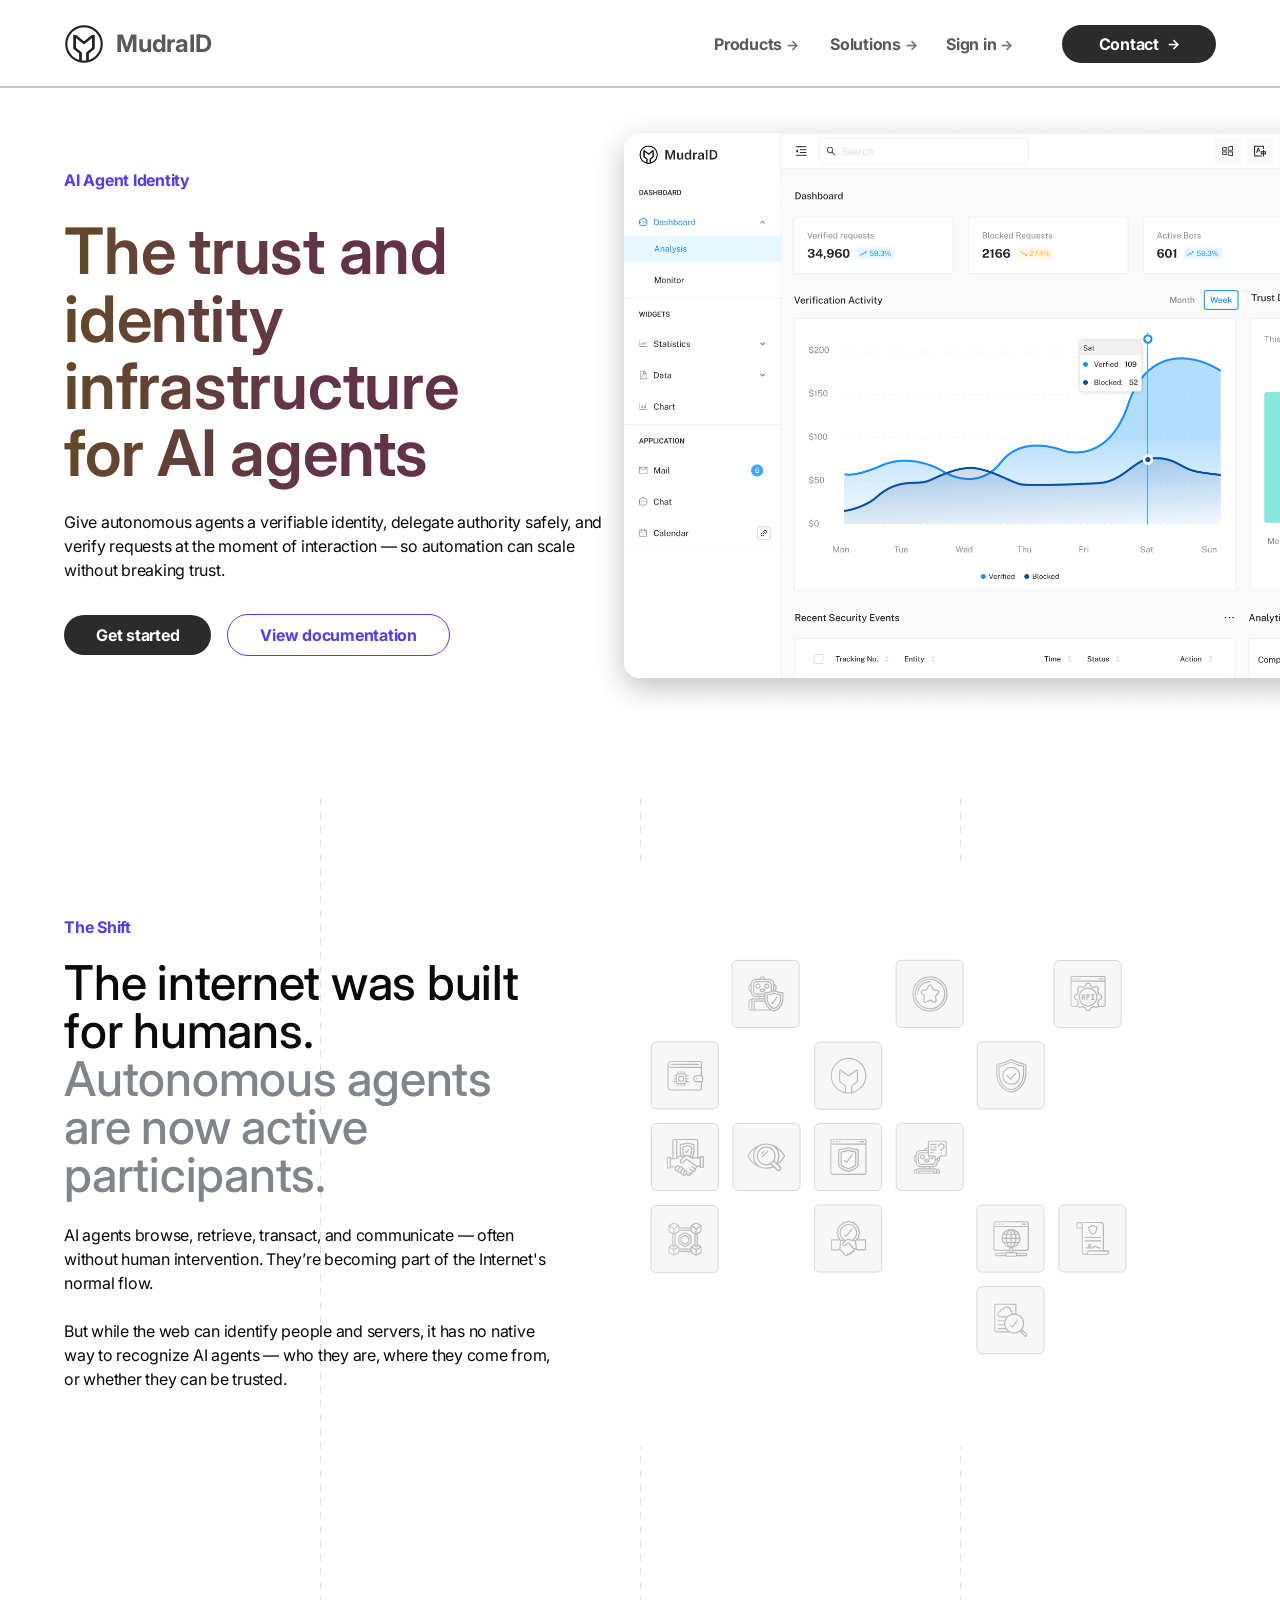
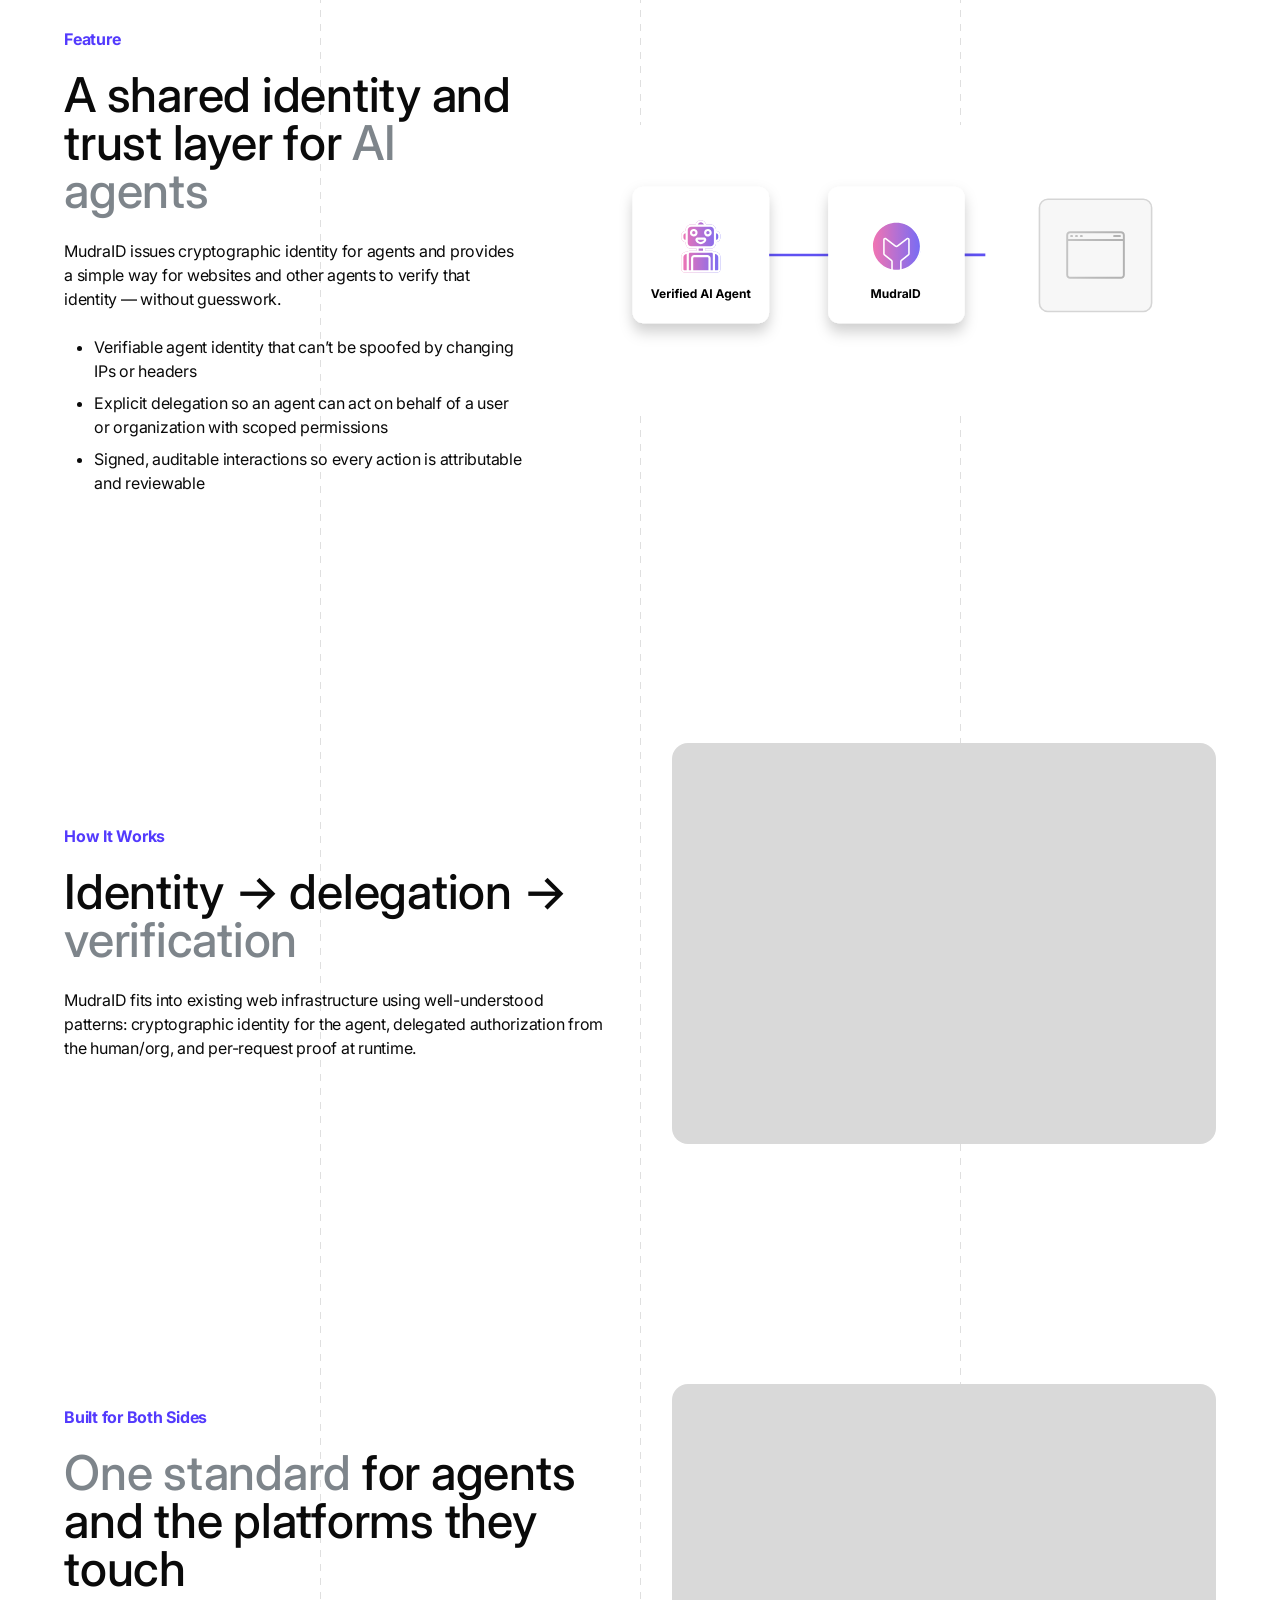
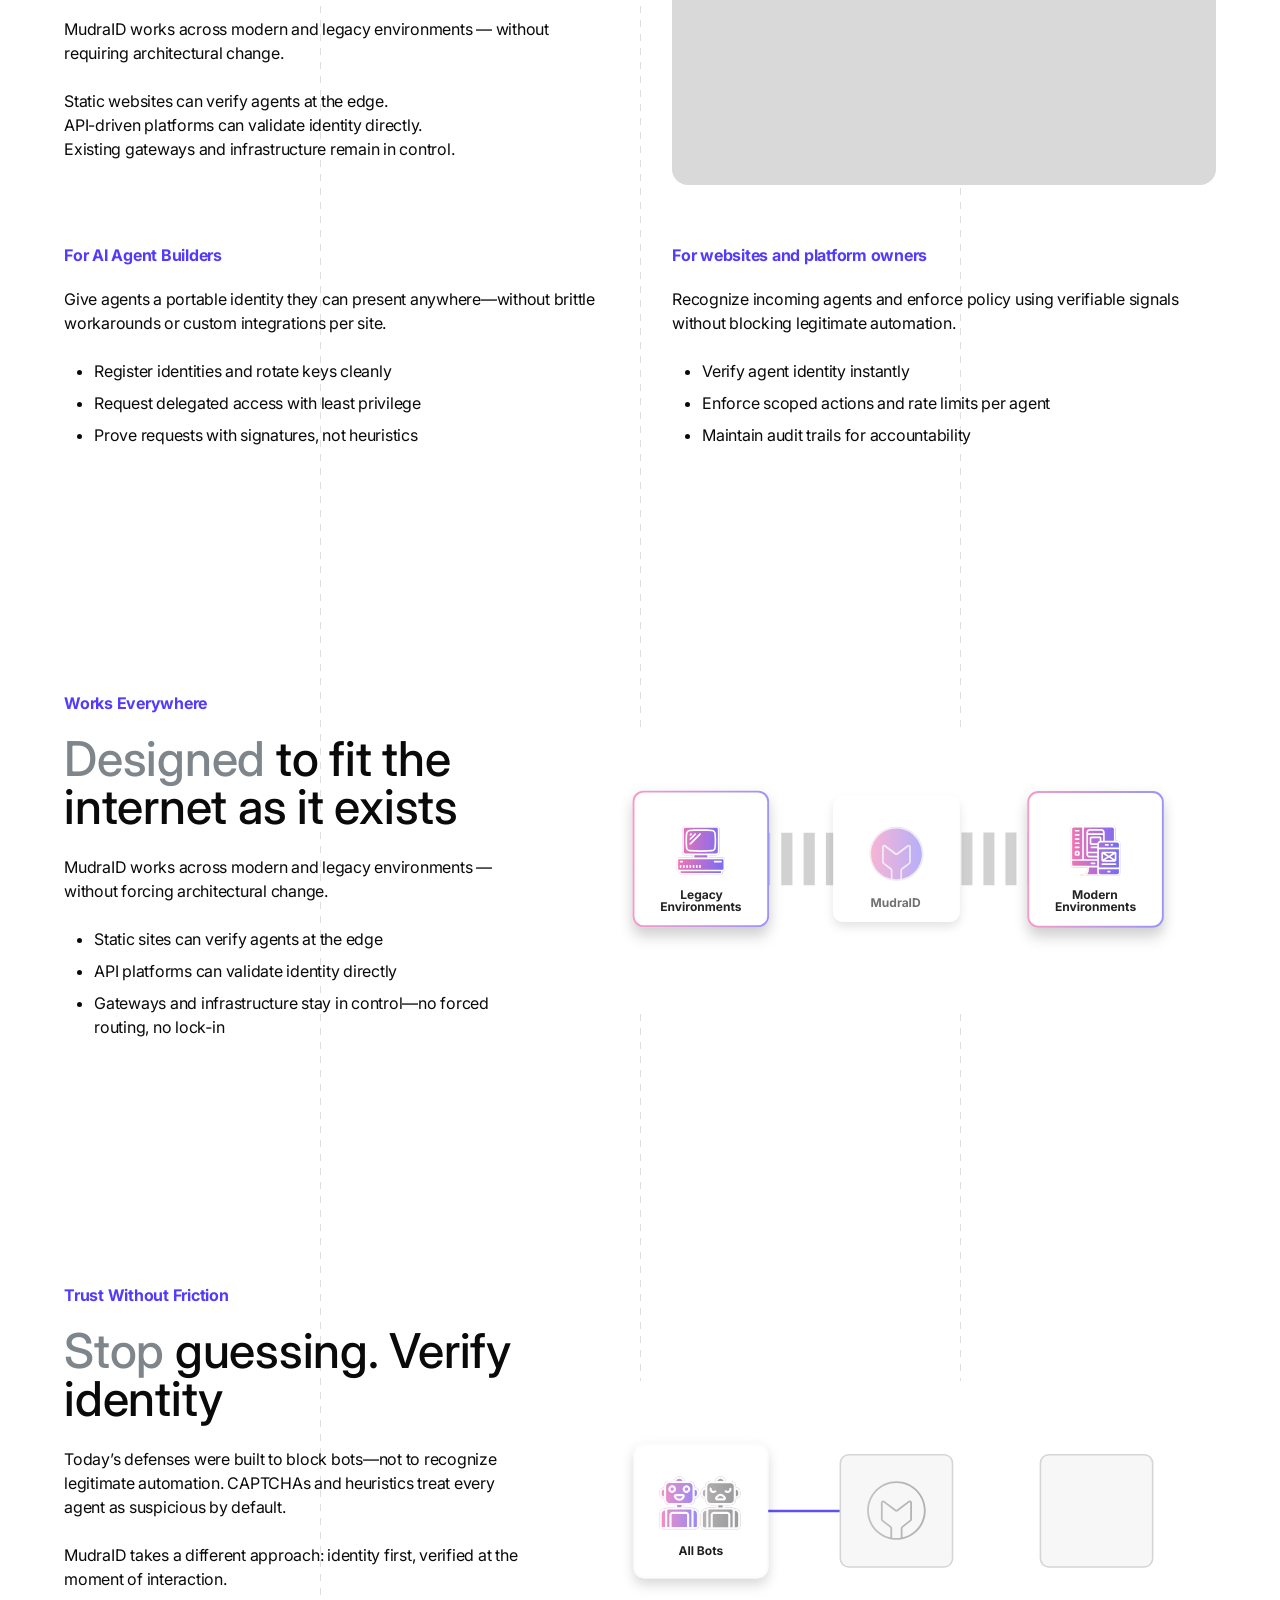
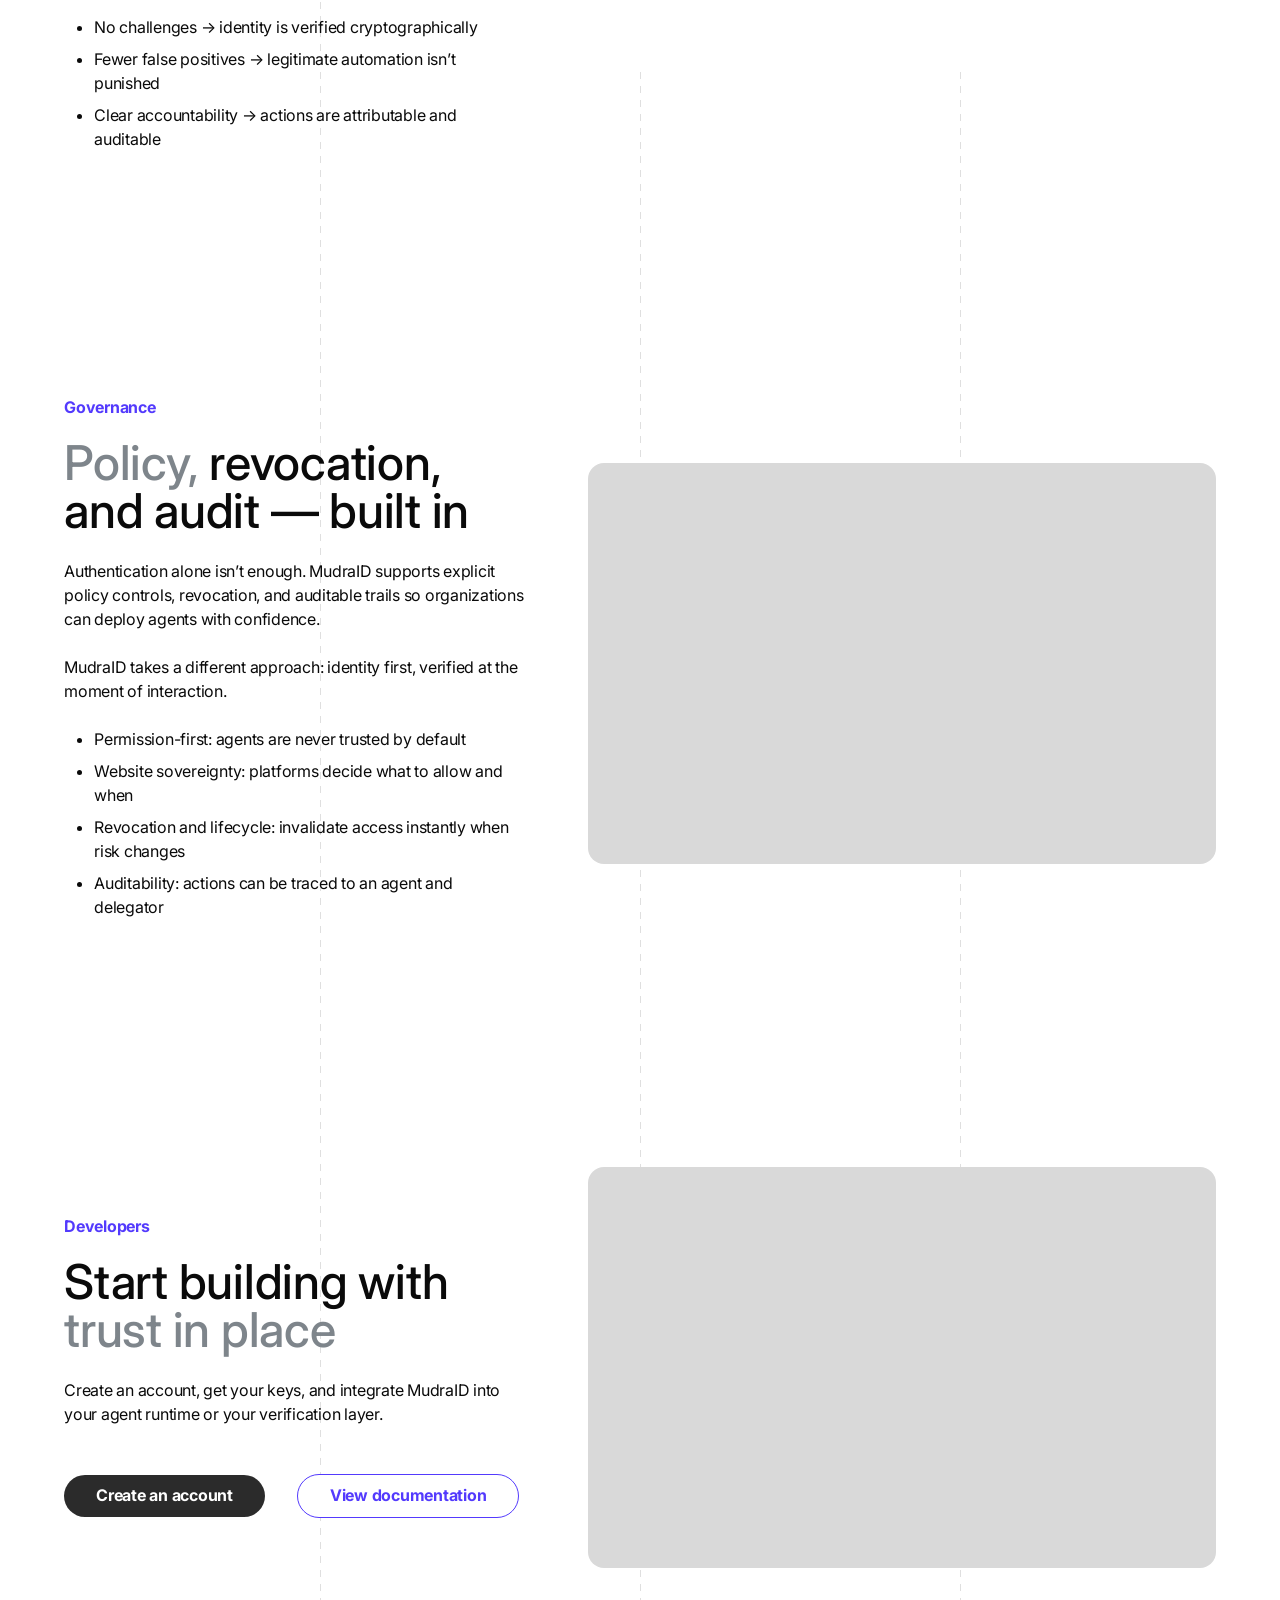
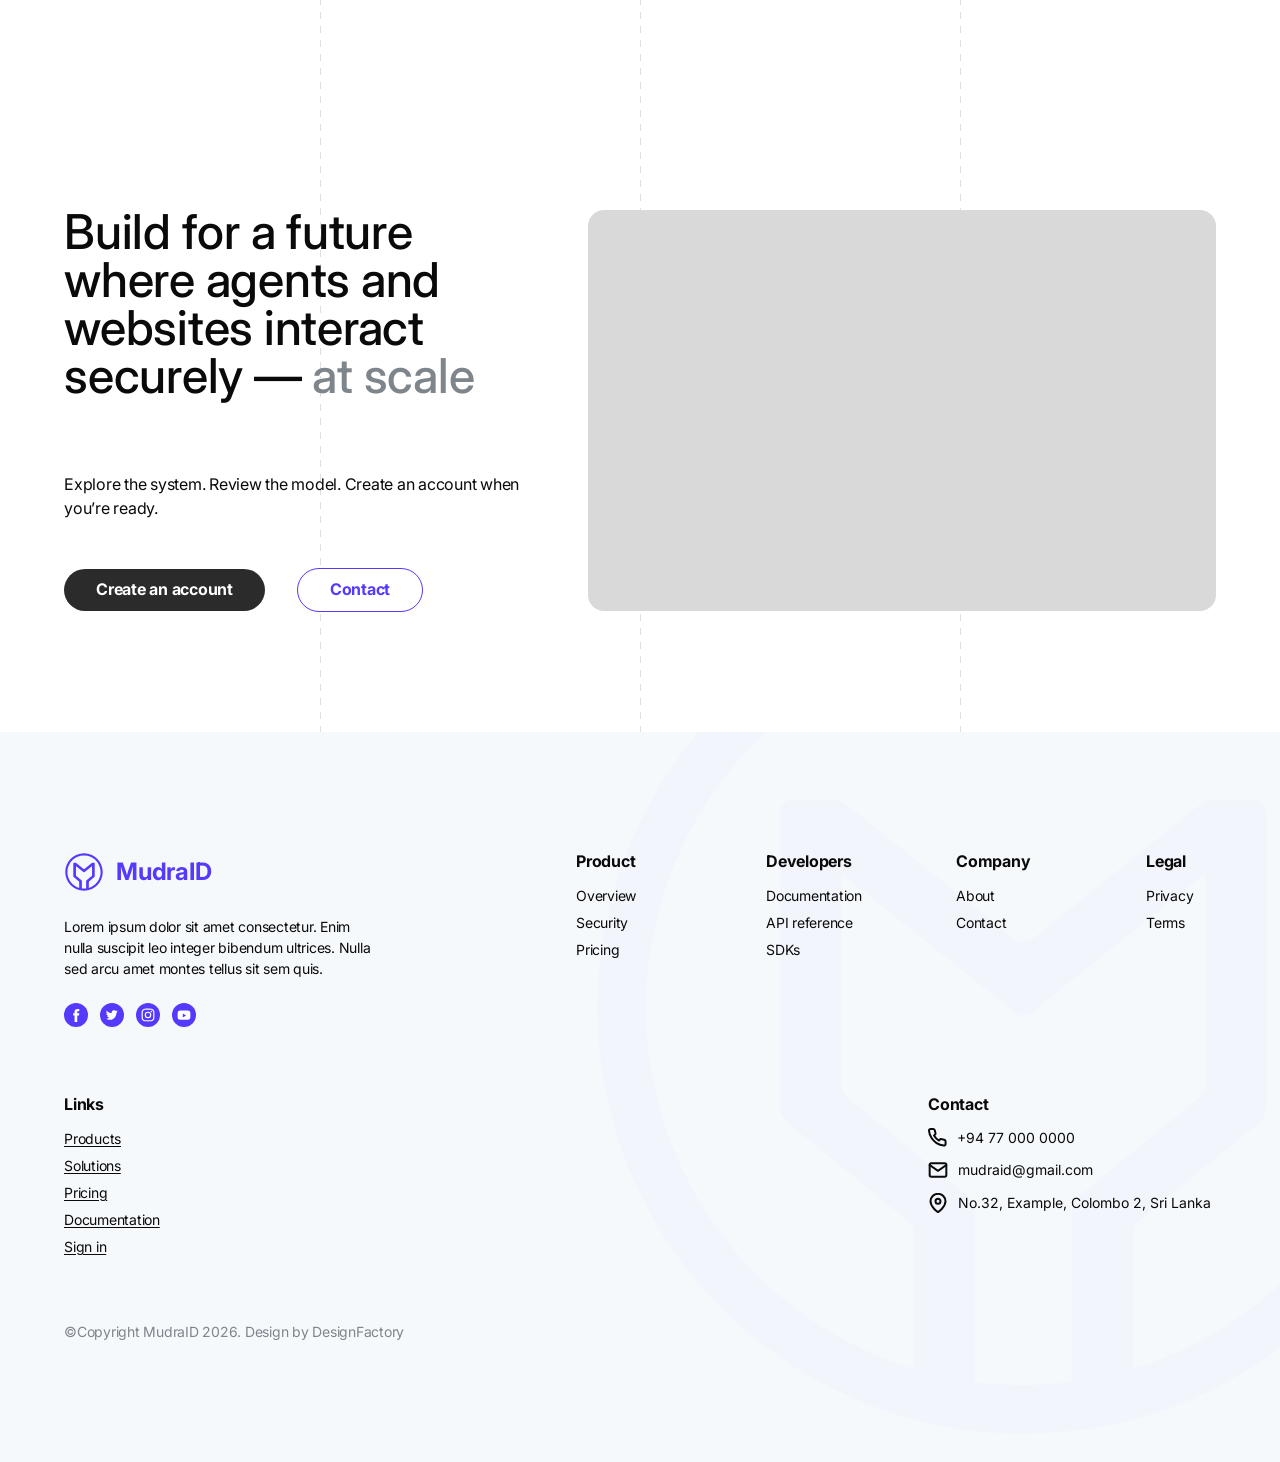
==== commit ad9c06ab: "new hero video" ====
--- a/index.html
+++ b/index.html
@@ -47,10 +47,9 @@
     <!-- Hero: background animation (SVGator) -->
     <section class="site-hero" aria-label="Hero">
         <div class="site-hero-bg" aria-hidden="true">
-            <object type="image/svg+xml" class="site-hero-bg-svg site-hero-bg-svg--bottom"
-                data="assets/animations/Hero%20Bottom.svg" width="1920" height="1080" aria-hidden="true"></object>
-            <object type="image/svg+xml" class="site-hero-bg-svg site-hero-bg-svg--top"
-                data="assets/animations/Hero%20top.svg" width="1920" height="1080" aria-hidden="true"></object>
+            <video autoplay muted loop playsinline preload="auto" class="site-hero-bg-video" onplaying="this.style.opacity=1">
+                <source src="assets/animations/heroVideo.mp4" type="video/mp4">
+            </video>
         </div>
         <div class="site-hero-main">
             <div class="site-hero-content">
--- a/assets/styles/css/home/home.css
+++ b/assets/styles/css/home/home.css
@@ -373,31 +373,18 @@
   pointer-events: none;
   isolation: isolate;
   contain: layout paint style;
-}
-
-.site-hero-bg-svg {
+  background-color: #fff; /* Matches the site background to avoid dark flashes */
+}
+
+.site-hero-bg-video {
   position: absolute;
   inset: 0;
   width: 100%;
-  height: 135%;
-  max-width: none;
-  display: block;
-  object-fit: contain;
-  transform: translateZ(0);
-  backface-visibility: hidden;
-  contain: layout paint style;
-  will-change: transform, opacity;
-}
-
-.site-hero-bg-svg--bottom {
+  height: 100%;
+  object-fit: cover;
   z-index: 0;
-  margin-top:-100px;
-}
-
-.site-hero-bg-svg--top {
-  z-index: 1;
-  transform: translate3d(-2%, 0, 0);
-  opacity: 0.92;
+  opacity: 0;
+  transition: opacity 0.4s ease-in-out;
 }
 
 @media (min-width: 1401px) {
--- a/assets/styles/css/home/home_mobile.css
+++ b/assets/styles/css/home/home_mobile.css
@@ -133,14 +133,11 @@
     min-height: 723px;
   }
 
-  .site-hero-bg-svg {
-    height: 120%;
-    width: 360%;
+  .site-hero-bg-video {
+    height: 100%;
+    width: 100%;
     object-fit: cover;
-  }
-
-  .site-hero-bg-svg--bottom {
-    margin-top: 0;
+    object-position: 10% center;
   }
 
   .site-hero-content {
--- a/assets/styles/css/home/home_tab.css
+++ b/assets/styles/css/home/home_tab.css
@@ -18,14 +18,10 @@
     min-height: 754px;
   }
 
-  .site-hero-bg-svg {
-    height: 120%;
-    width: 180%;
+  .site-hero-bg-video {
+    height: 100%;
+    width: 100%;
     object-fit: cover;
-  }
-
-  .site-hero-bg-svg--bottom {
-    margin-top: 0;
   }
 
   .site-hero-content {
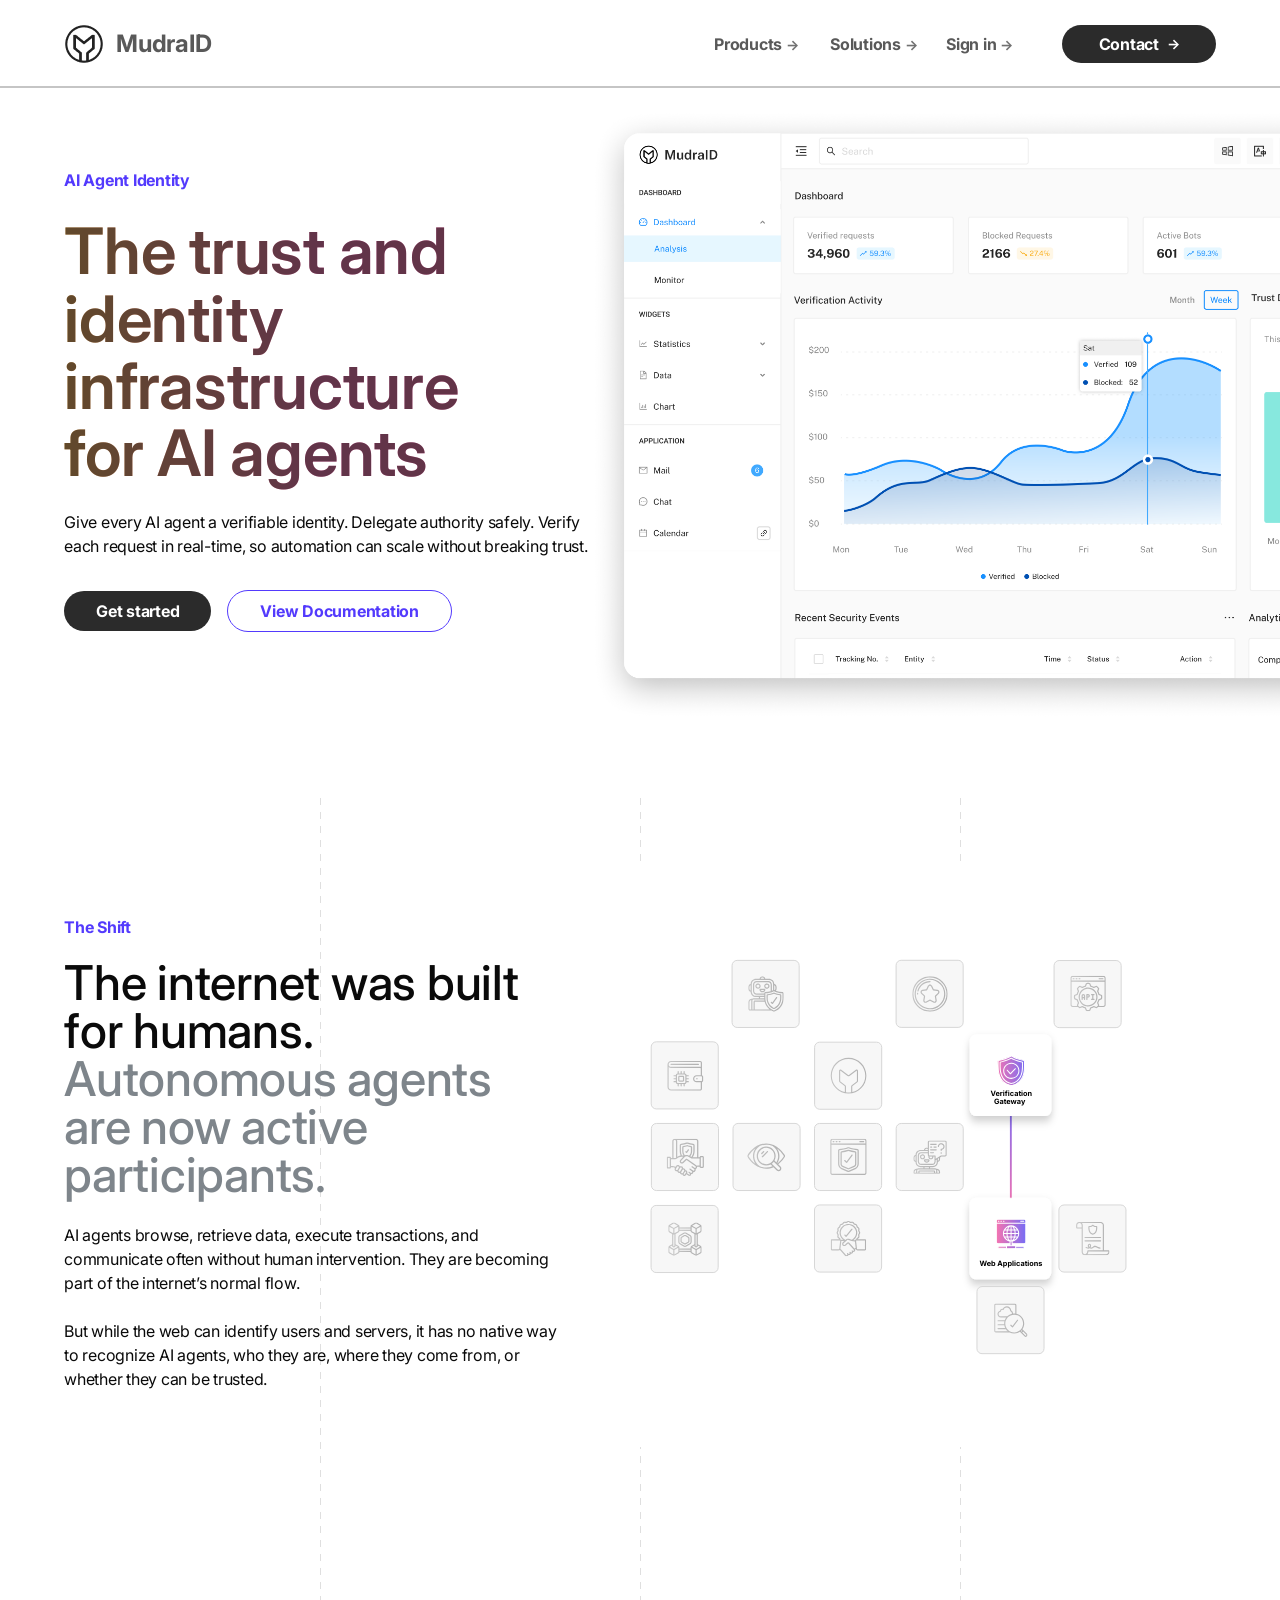
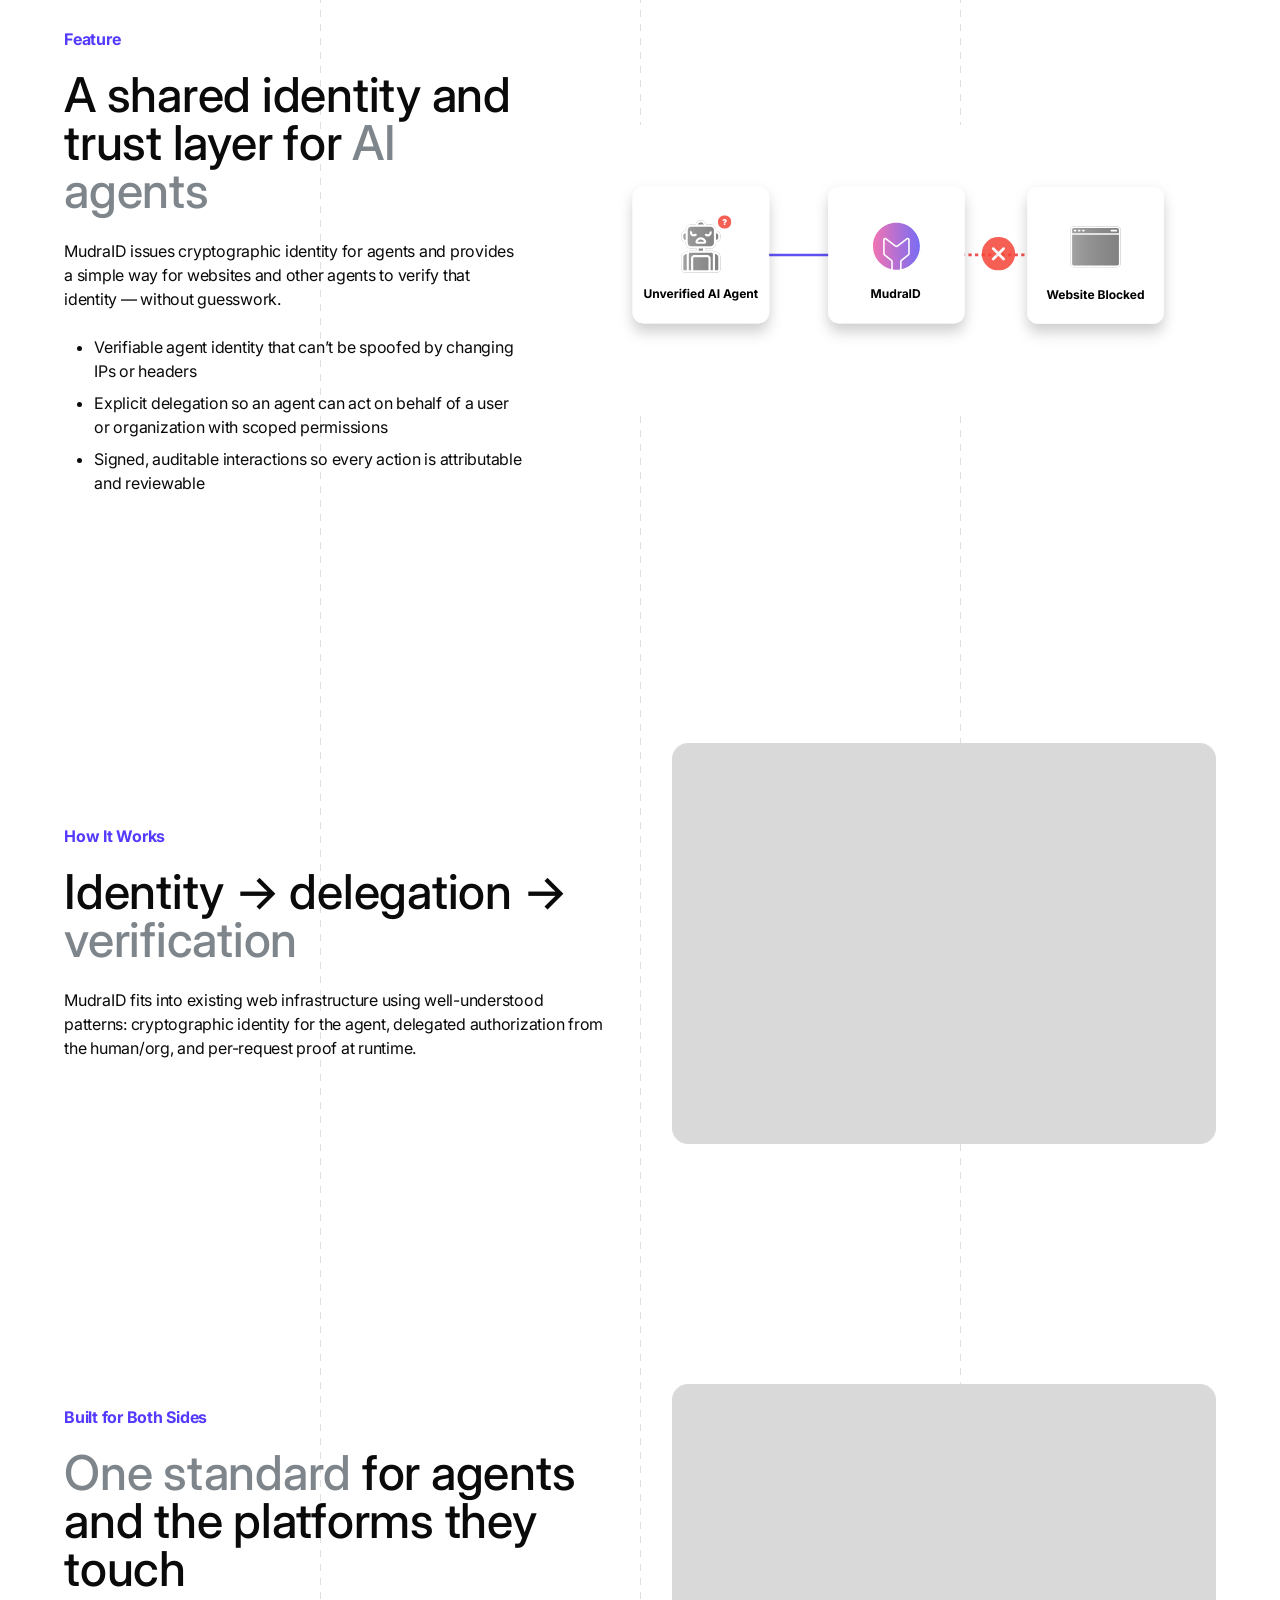
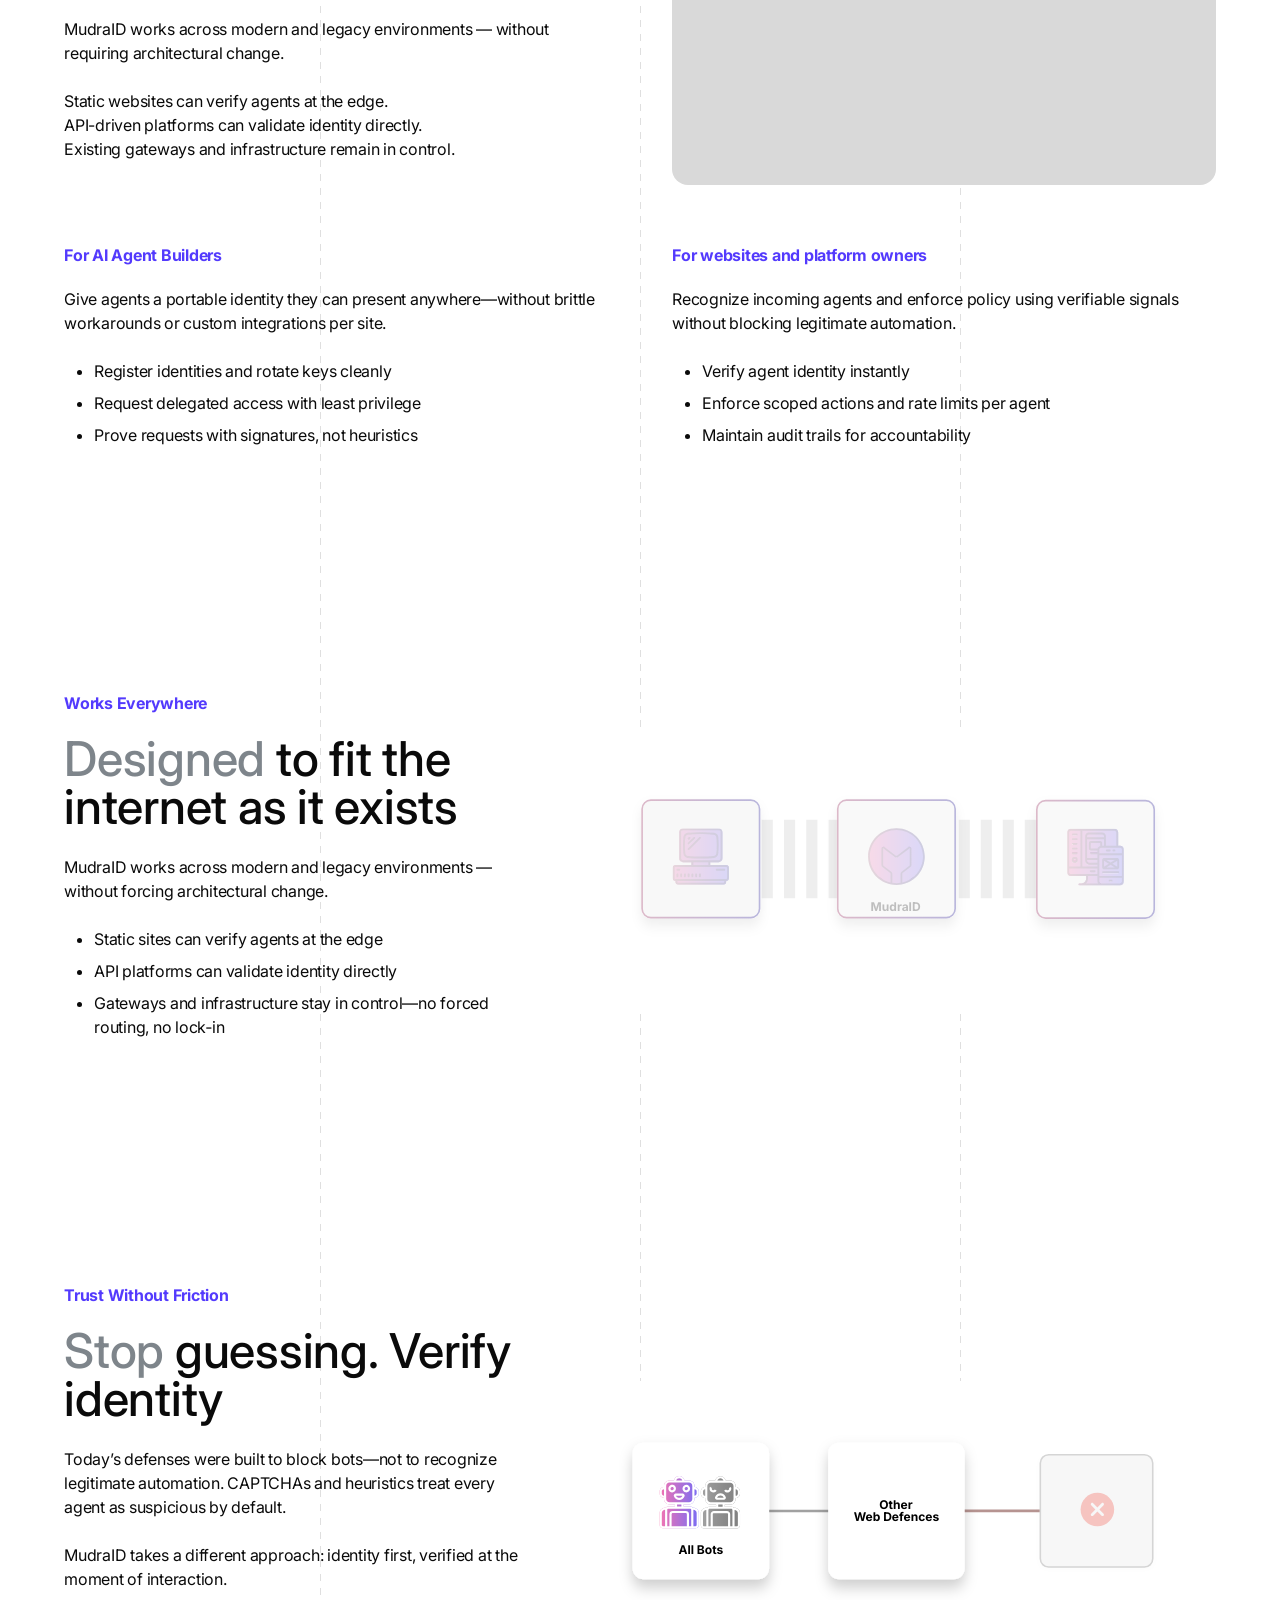
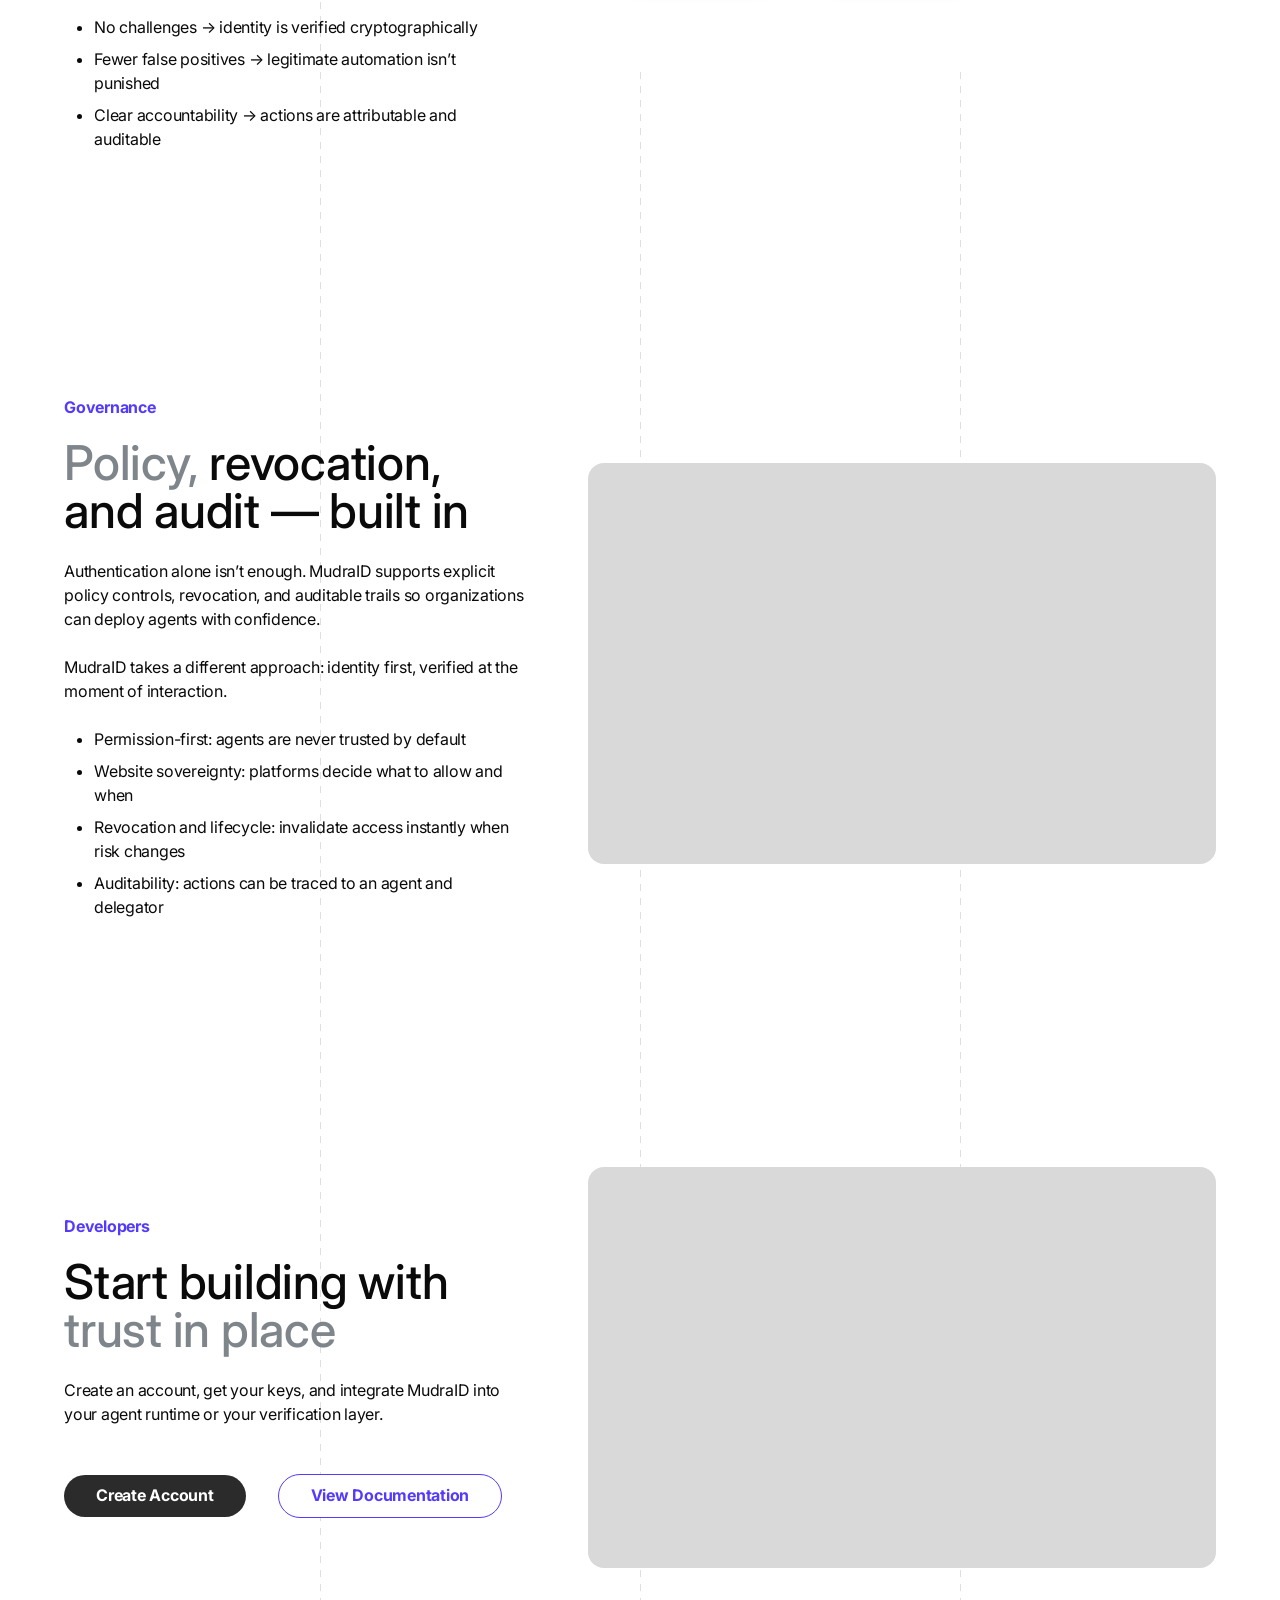
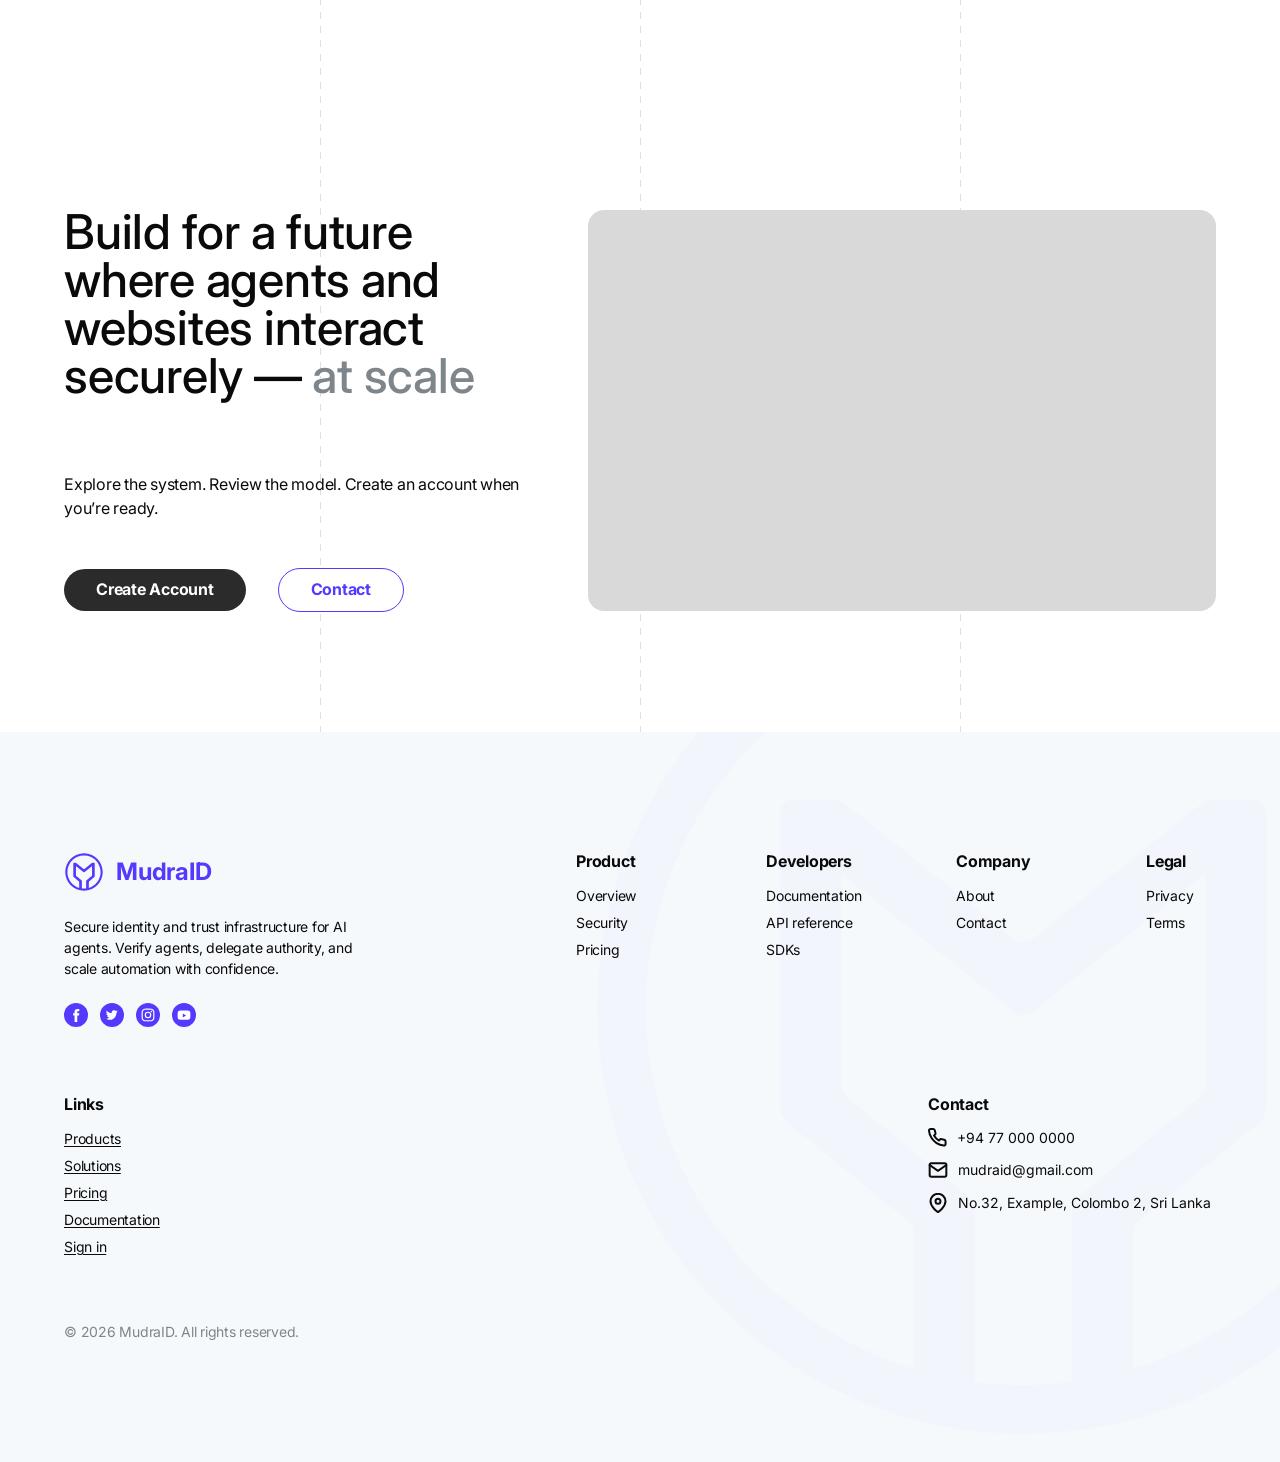
==== commit f4240eae: "video updates" ====
--- a/index.html
+++ b/index.html
@@ -28,7 +28,7 @@
             </a>
             <button class="site-header-menu-btn" aria-label="Open menu" aria-expanded="false">
                 <svg width="24" height="24" viewBox="0 0 24 24" fill="none" xmlns="http://www.w3.org/2000/svg">
-                    <path d="M3 6h18M3 12h18M3 18h18" stroke="#0A0A0A" stroke-width="2" stroke-linecap="round"/>
+                    <path d="M3 6h18M3 12h18M3 18h18" stroke="#0A0A0A" stroke-width="2" stroke-linecap="round" />
                 </svg>
             </button>
             <nav class="site-header-nav" aria-label="Main navigation">
@@ -47,9 +47,14 @@
     <!-- Hero: background animation (SVGator) -->
     <section class="site-hero" aria-label="Hero">
         <div class="site-hero-bg" aria-hidden="true">
-            <video autoplay muted loop playsinline preload="auto" class="site-hero-bg-video" onplaying="this.style.opacity=1">
-                <source src="assets/animations/heroVideo.mp4" type="video/mp4">
-            </video>
+            <div class="site-hero-bg-video-stack">
+                <video autoplay muted playsinline preload="auto" class="site-hero-bg-video">
+                    <source src="assets/animations/heroVideo.mp4" type="video/mp4">
+                </video>
+                <video muted playsinline preload="auto" class="site-hero-bg-video">
+                    <source src="assets/animations/heroVideo.mp4" type="video/mp4">
+                </video>
+            </div>
         </div>
         <div class="site-hero-main">
             <div class="site-hero-content">
@@ -61,13 +66,12 @@
                         <span class="site-hero-title-line">infrastructure</span>
                         <span class="site-hero-title-line">for AI agents</span>
                     </h1>
-                    <p class="site-hero-desc">Give autonomous agents a verifiable identity, delegate authority safely,
-                        and
-                        verify requests at the moment of interaction — so automation can scale without breaking trust.
+                    <p class="site-hero-desc">Give every AI agent a verifiable identity. Delegate authority safely.
+                        Verify each request in real-time, so automation can scale without breaking trust.
                     </p>
                     <div class="site-hero-actions">
                         <a href="#" class="site-hero-btn site-hero-btn--primary">Get started</a>
-                        <a href="#" class="site-hero-btn site-hero-btn--secondary">View documentation</a>
+                        <a href="#" class="site-hero-btn site-hero-btn--secondary">View Documentation</a>
                     </div>
                 </div>
             </div>
@@ -79,8 +83,8 @@
         <div class="site-hero-dashboard">
             <picture>
                 <source media="(min-width: 577px) and (max-width: 1024px)" srcset="assets/img/tab_dashbaord.png">
-                <img src="assets/img/heroDashboardImage.png" alt="Product dashboard preview" class="site-hero-dashboard-img"
-                    width="640" height="400" loading="eager" decoding="async">
+                <img src="assets/img/heroDashboardImage.png" alt="Product dashboard preview"
+                    class="site-hero-dashboard-img" width="640" height="400" loading="eager" decoding="async">
             </picture>
         </div>
     </section>
@@ -95,12 +99,12 @@
                 <span class="text-style-1">Autonomous agents are now active participants.</span>
             </span>
             <span class="section-content">
-                AI agents browse, retrieve, transact, and communicate — often without human intervention. They’re
-                becoming part of the Internet's normal flow.
+                AI agents browse, retrieve data, execute transactions, and communicate often without human intervention.
+                They are becoming part of the internet’s normal flow.
                  <br />
                  <br />
-                But while the web can identify people and servers, it has no native way to recognize AI agents — who
-                they are, where they come from, or whether they can be trusted.
+                But while the web can identify users and servers, it has no native way to recognize AI agents, who they
+                are, where they come from, or whether they can be trusted.
             </span>
         </div>
         <div class="section1-shift-visual" aria-hidden="true">
@@ -108,9 +112,10 @@
                 class="section1-shift-svg section1-shift-svg--desktop" width="658" height="585"
                 aria-label="MudraID Core and Verification Gateway diagram"></object>
             <object data="assets/animations/Story%201%2C2%20Tablet.svg" type="image/svg+xml"
-                class="section1-shift-svg section1-shift-svg--tablet"  aria-hidden="true"></object>
+                class="section1-shift-svg section1-shift-svg--tablet" aria-hidden="true"></object>
             <object data="assets/animations/Story%201%20Mobile.svg" type="image/svg+xml"
-                class="section1-shift-svg section1-shift-svg--mobile" width="658" height="585" aria-hidden="true"></object>
+                class="section1-shift-svg section1-shift-svg--mobile" width="658" height="585"
+                aria-hidden="true"></object>
         </div>
     </div>
 
@@ -331,12 +336,12 @@
             <div class="button-wrapper">
                 <div class="Buttons-primary">
                     <span class="Primary">
-                        Create an account
+                        Create Account
                     </span>
                 </div>
                 <div class="Buttons-secondary">
                     <span class="Secondary">
-                        View documentation
+                        View Documentation
                     </span>
                 </div>
             </div>
@@ -357,7 +362,7 @@
             <div class="button-wrapper">
                 <div class="Buttons-primary">
                     <span class="Primary">
-                        Create an account
+                        Create Account
                     </span>
                 </div>
                 <div class="Buttons-secondary">
@@ -381,8 +386,8 @@
                             loading="lazy" decoding="async" aria-hidden="true">
                         <span class="site-footer-logo-text">MudraID</span>
                     </a>
-                    <p class="site-footer-desc">Lorem ipsum dolor sit amet consectetur. Enim nulla suscipit leo integer
-                        bibendum ultrices. Nulla sed arcu amet montes tellus sit sem quis.</p>
+                    <p class="site-footer-desc">Secure identity and trust infrastructure for AI agents.
+                        Verify agents, delegate authority, and scale automation with confidence.</p>
                     <div class="site-footer-social">
                         <a href="#">
                             <svg xmlns="http://www.w3.org/2000/svg" width="24" height="24" viewBox="0 0 24 24"
@@ -535,7 +540,7 @@
                 </div>
             </div>
 
-            <p class="site-footer-copyright">©Copyright MudraID 2026. Design by DesignFactory</p>
+            <p class="site-footer-copyright">© 2026 MudraID. All rights reserved.</p>
         </div>
     </footer>
     <script src="./assets/styles/js/home/home.js" defer></script>
--- a/assets/styles/css/home/home.css
+++ b/assets/styles/css/home/home.css
@@ -25,7 +25,7 @@
 @property --hero-c5 {
   syntax: '<color>';
   inherits: false;
-  initial-value: #00c8ff;
+  initial-value: #610088;
 }
 
 @property --hero-angle {
@@ -376,15 +376,30 @@
   background-color: #fff; /* Matches the site background to avoid dark flashes */
 }
 
+.site-hero-bg-video-stack {
+  position: absolute;
+  inset: 0;
+  overflow: hidden;
+  transform: translateZ(0);
+}
+
 .site-hero-bg-video {
   position: absolute;
   inset: 0;
   width: 100%;
   height: 100%;
   object-fit: cover;
-  z-index: 0;
+  z-index: 1;
   opacity: 0;
   transition: opacity 0.4s ease-in-out;
+  transform: translateZ(0);
+  backface-visibility: hidden;
+  -webkit-backface-visibility: hidden;
+  will-change: opacity;
+}
+
+.site-hero-bg-video-stack .site-hero-bg-video:first-of-type {
+  z-index: 2;
 }
 
 @media (min-width: 1401px) {
@@ -456,7 +471,7 @@
   background-clip: text;
   -webkit-text-fill-color: transparent;
   opacity: 0.9;
-  animation: hero-text-gradient 35s ease infinite;
+  animation: hero-text-gradient 30s ease infinite;
 }
 
 .site-hero-title-line {
--- a/assets/styles/css/home/home_tab.css
+++ b/assets/styles/css/home/home_tab.css
@@ -22,6 +22,7 @@
     height: 100%;
     width: 100%;
     object-fit: cover;
+    object-position: 25% center;
   }
 
   .site-hero-content {
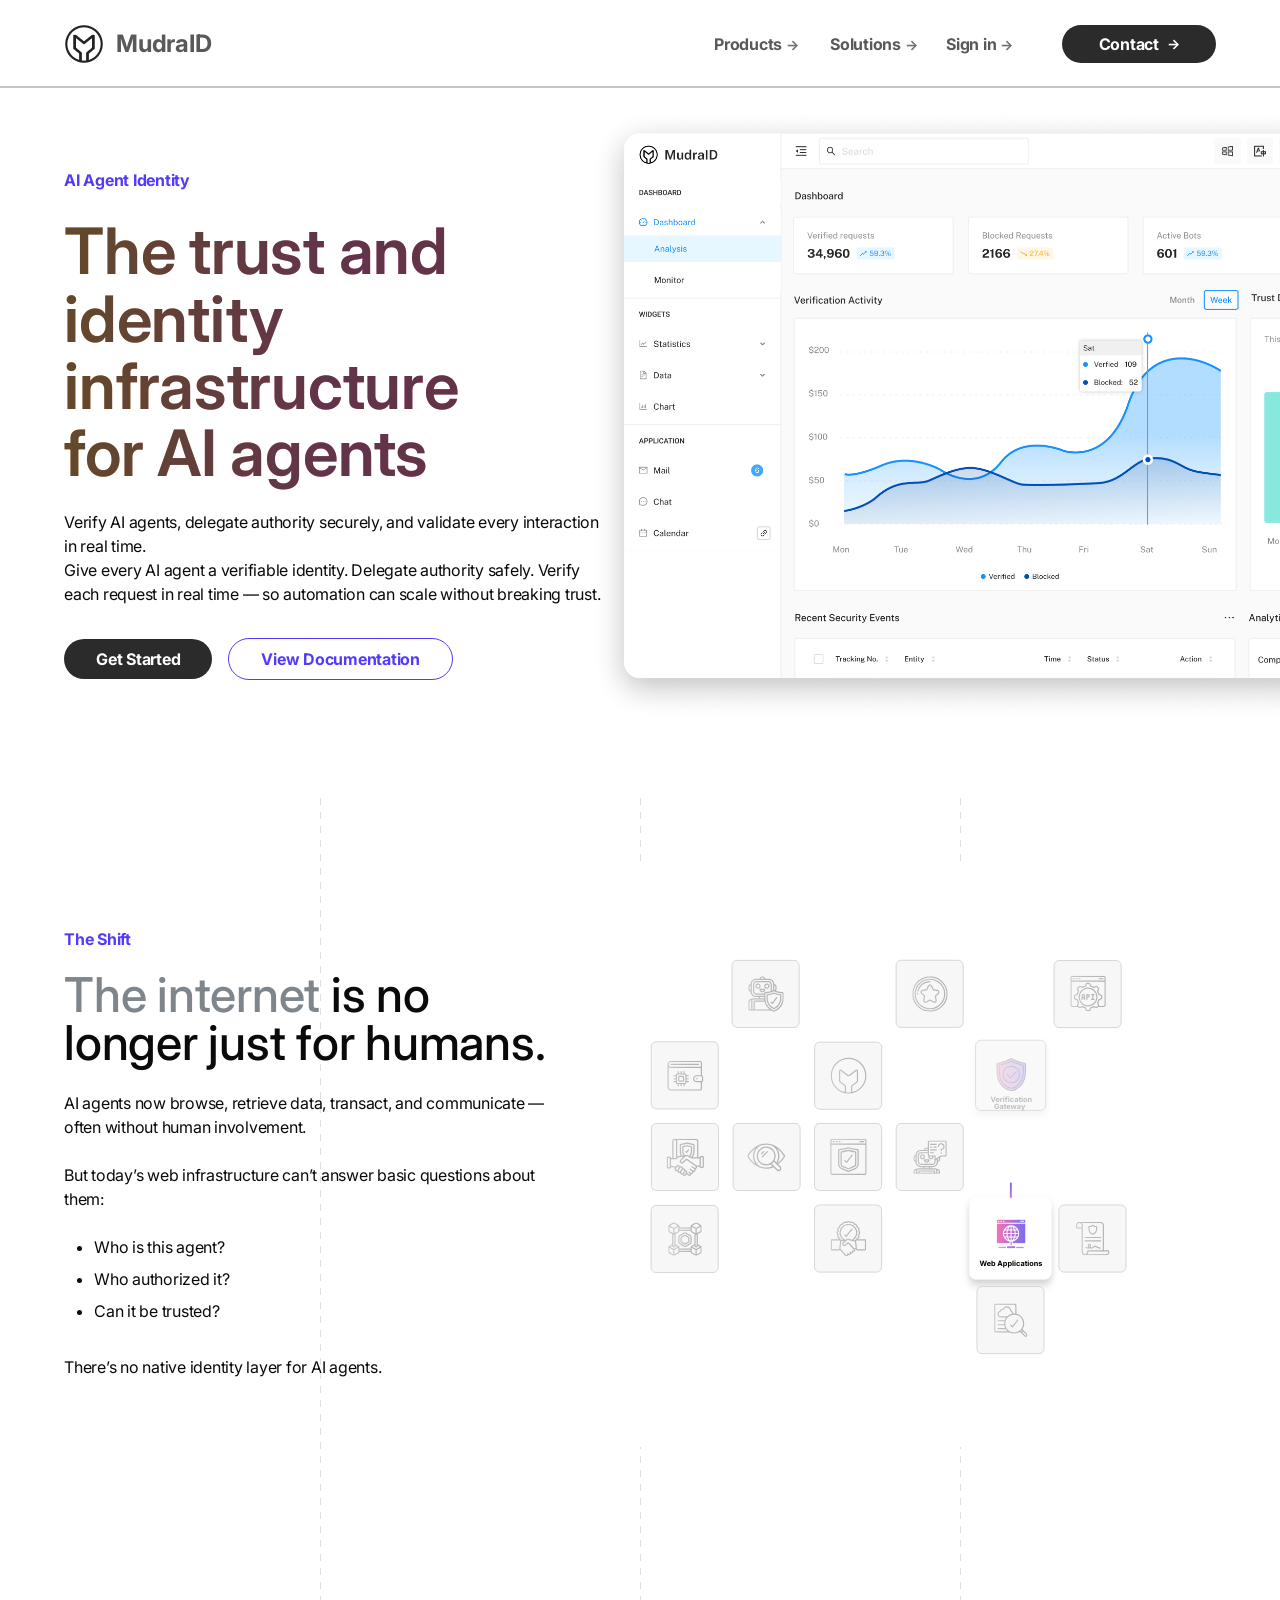
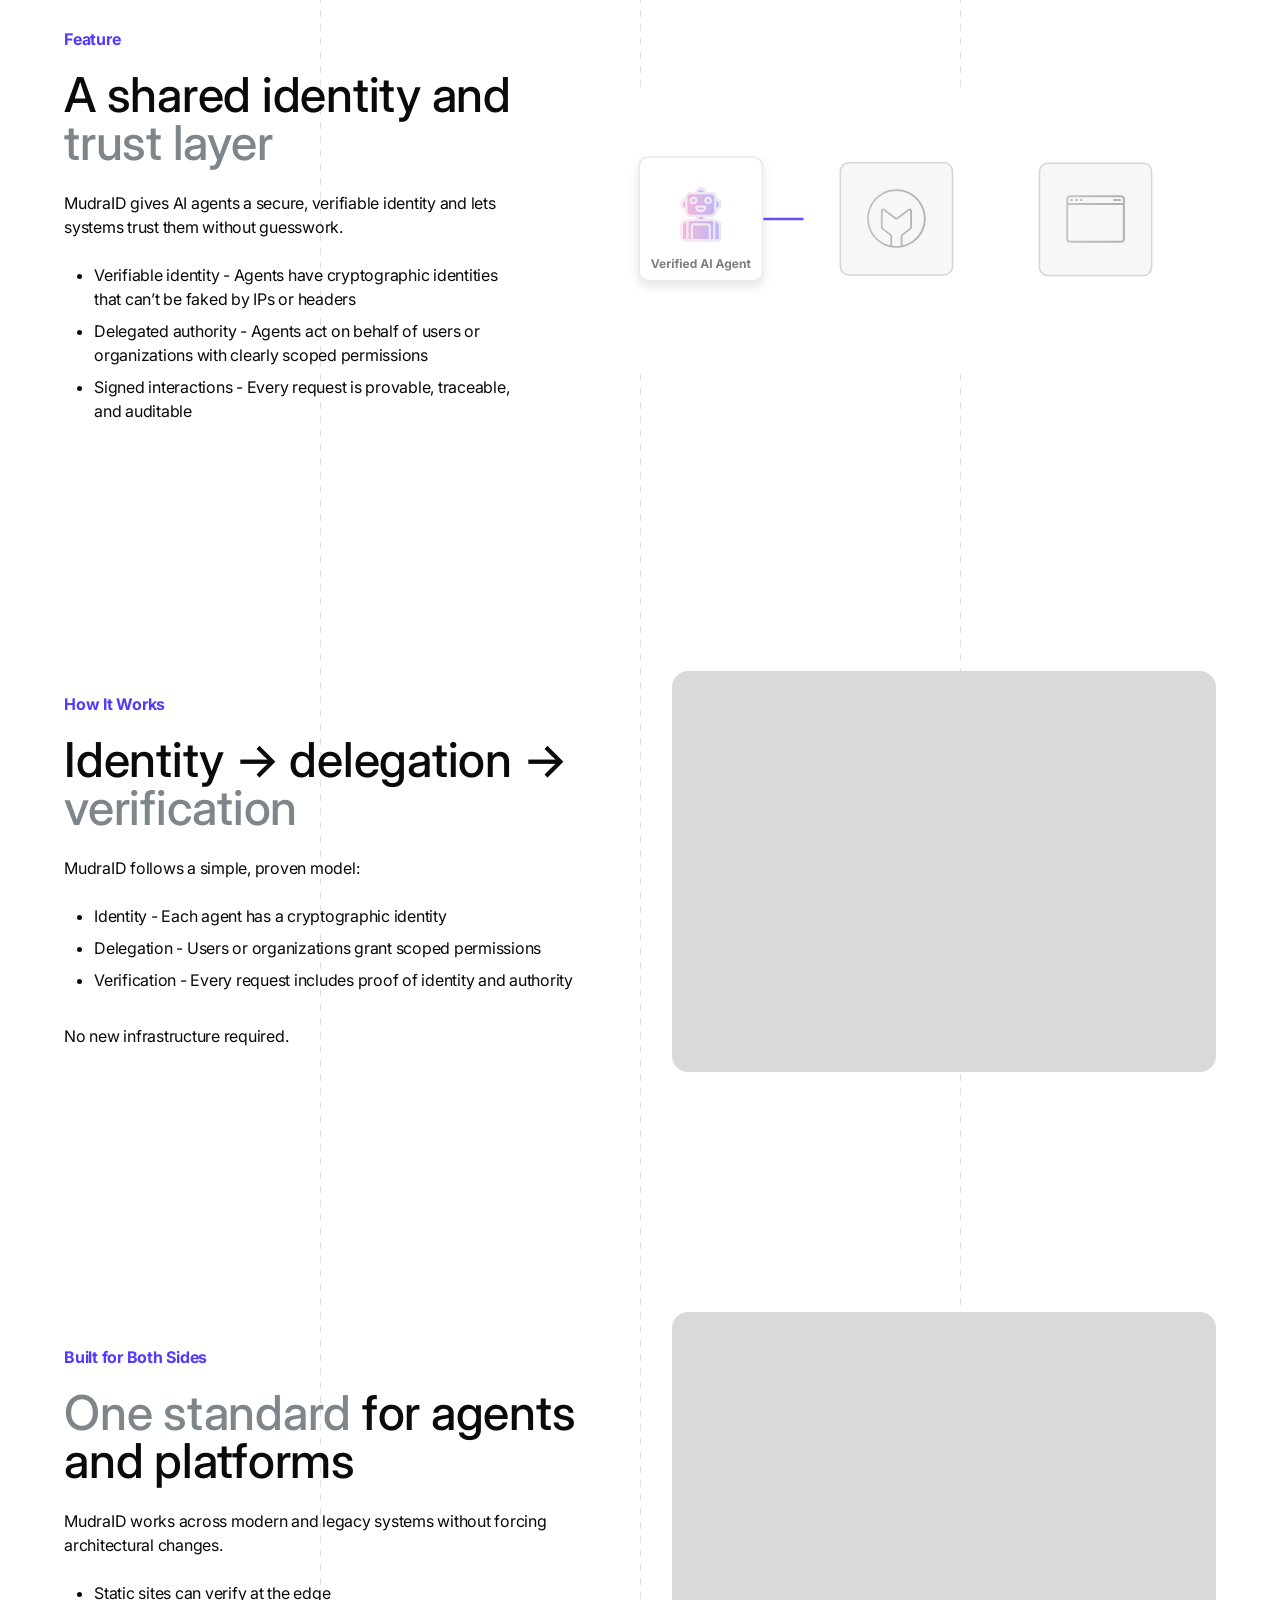
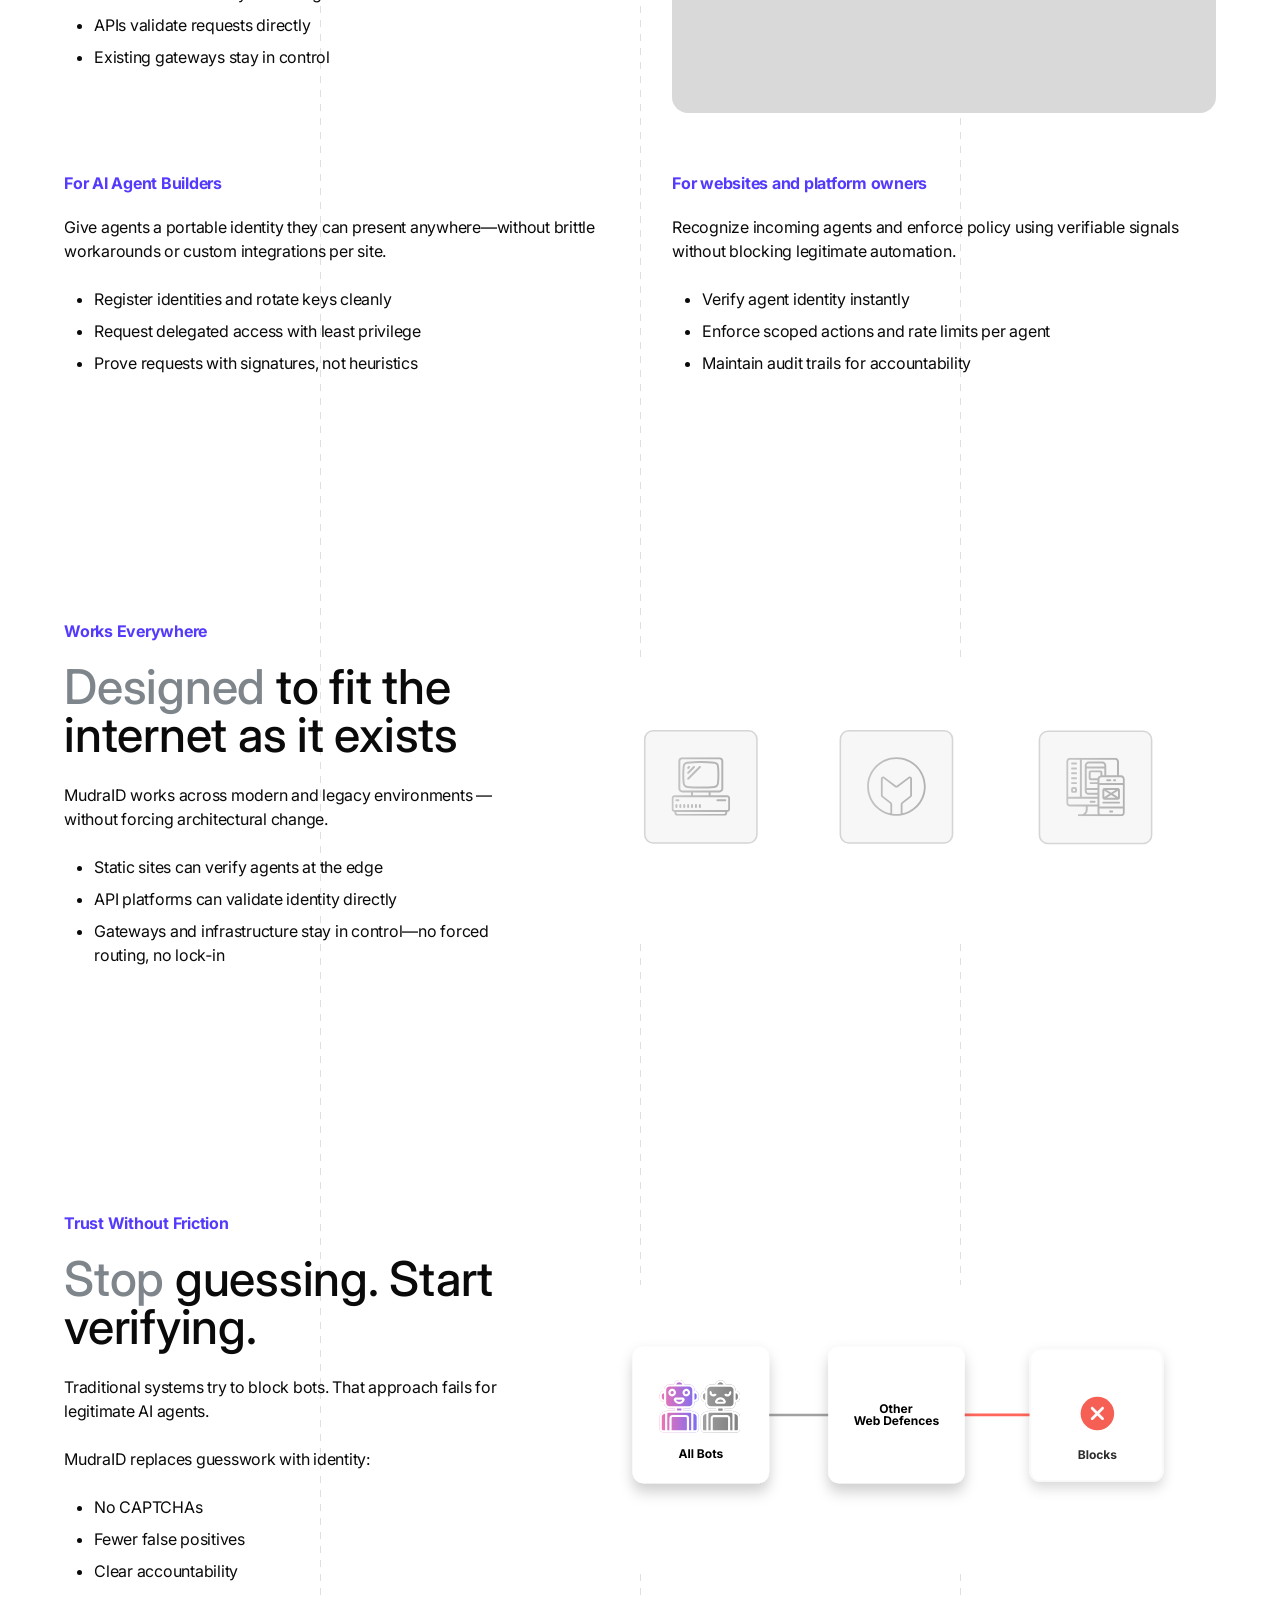
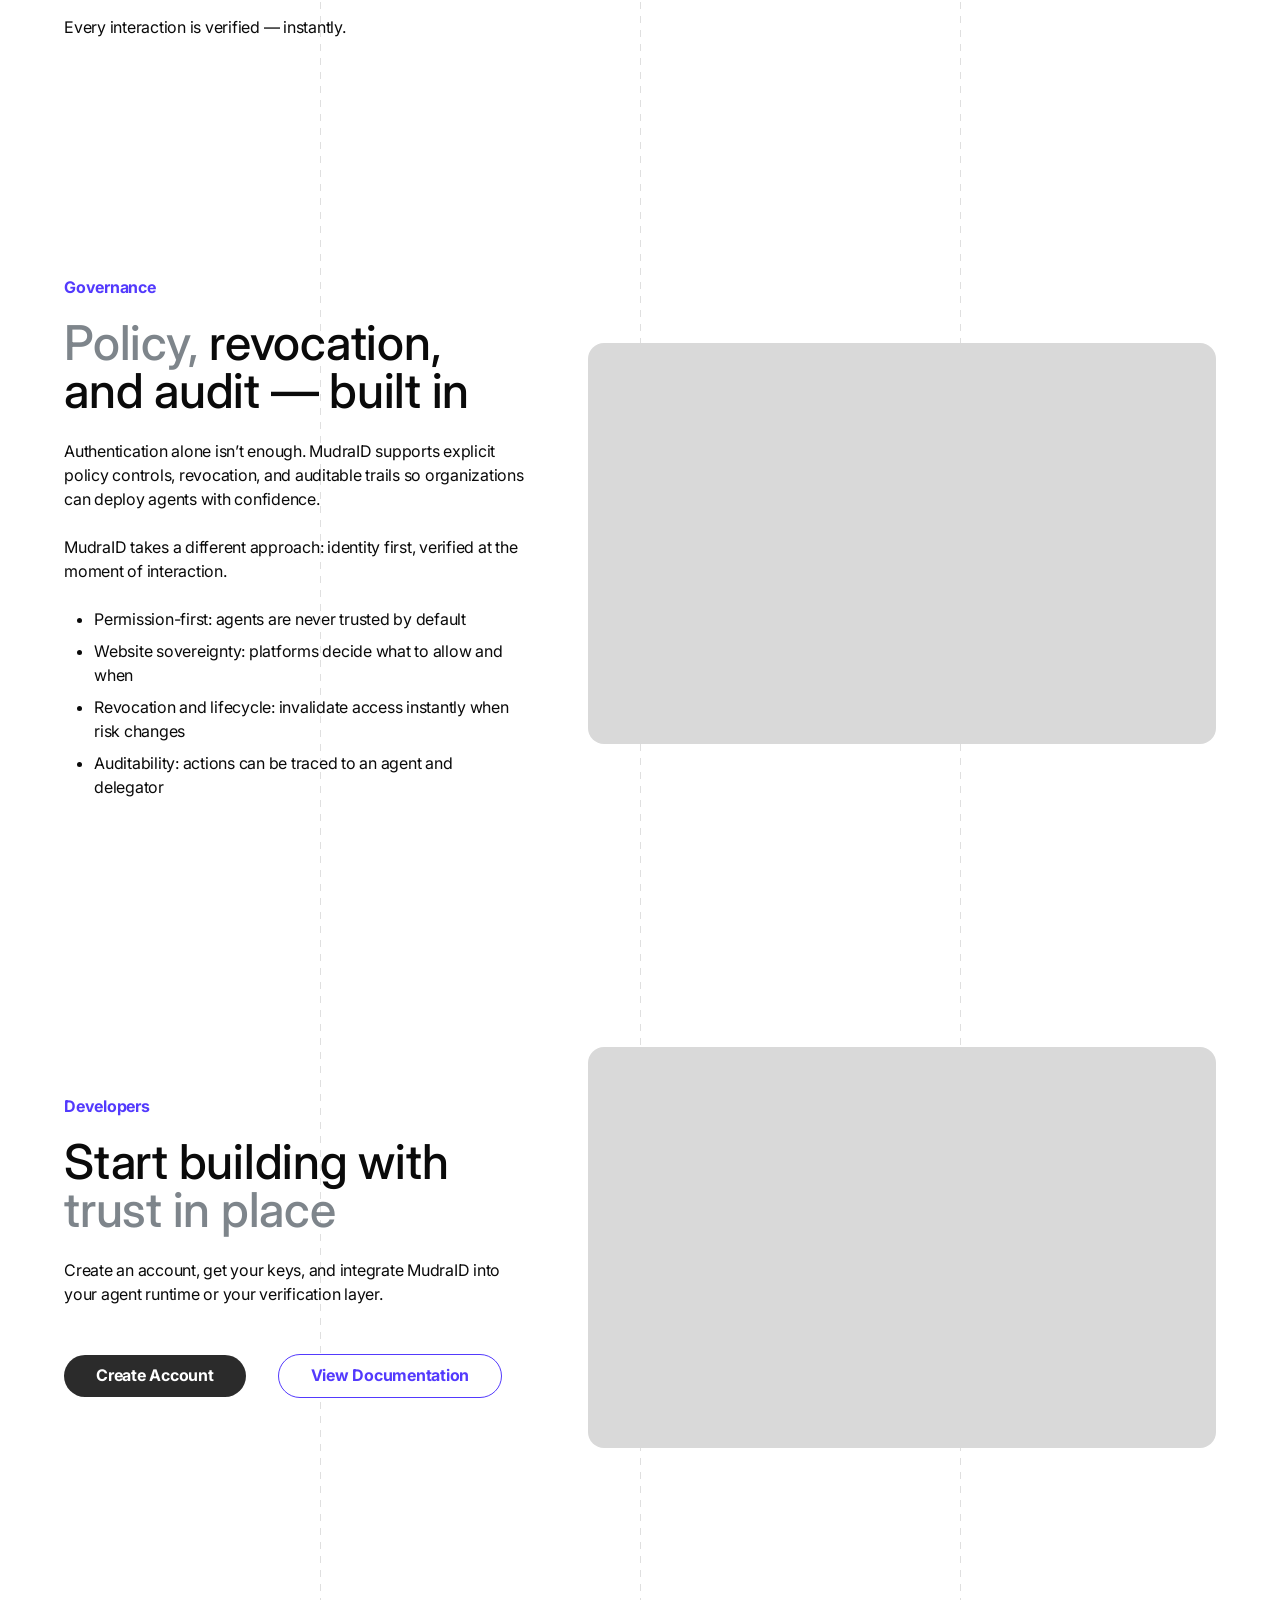
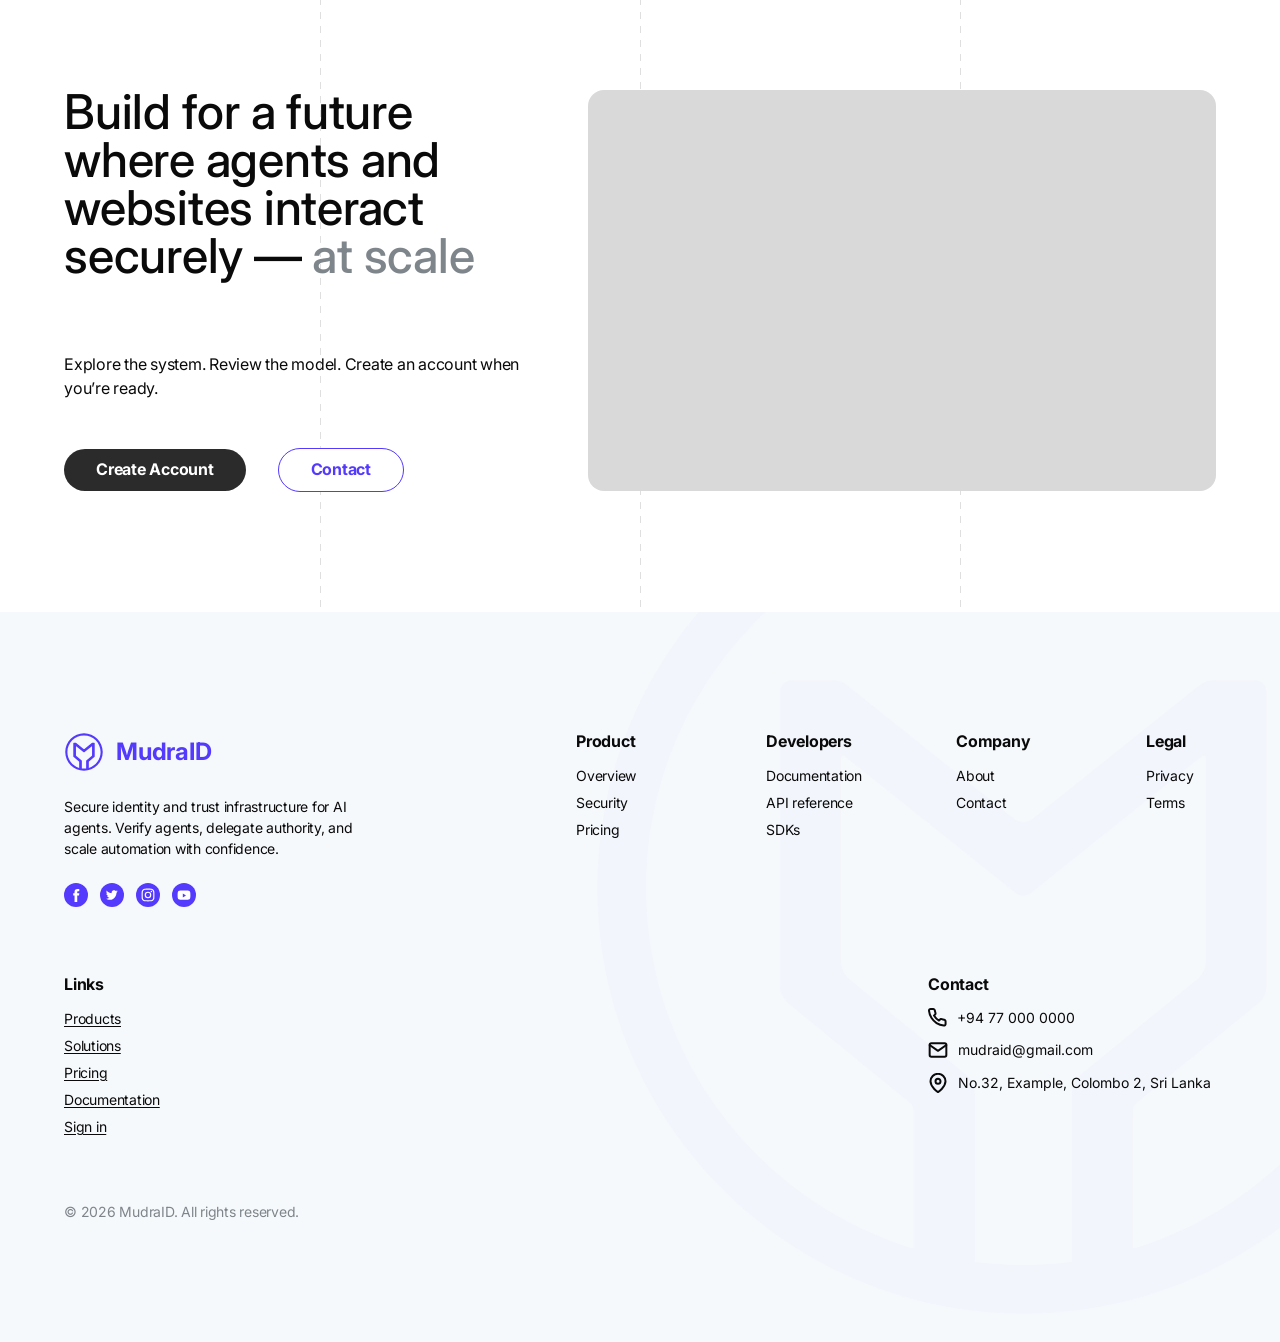
==== commit 8cef0ecd: "content change" ====
--- a/index.html
+++ b/index.html
@@ -14,9 +14,54 @@
     <link rel="stylesheet" href="./assets/styles/css/home/home.css">
     <link rel="stylesheet" href="./assets/styles/css/home/home_mobile.css">
     <link rel="stylesheet" href="./assets/styles/css/home/home_tab.css">
+    <!-- Page loader: inline styles so it renders instantly -->
+    <style>
+        .page-loader {
+            position: fixed;
+            inset: 0;
+            z-index: 9999;
+            display: flex;
+            align-items: center;
+            justify-content: center;
+            background-color: #fff;
+            transition: opacity 0.5s ease, visibility 0.5s ease;
+        }
+
+        .page-loader.is-hidden {
+            opacity: 0;
+            visibility: hidden;
+            pointer-events: none;
+        }
+
+        .page-loader .loader {
+            width: 45px;
+            height: 40px;
+            background:
+                linear-gradient(#0000 calc(1*100%/6), #533AFD 0 calc(3*100%/6), #0000 0),
+                linear-gradient(#0000 calc(2*100%/6), #533AFD 0 calc(4*100%/6), #0000 0),
+                linear-gradient(#0000 calc(3*100%/6), #533AFD 0 calc(5*100%/6), #0000 0);
+            background-size: 10px 400%;
+            background-repeat: no-repeat;
+            animation: matrix 1s infinite linear;
+        }
+
+        @keyframes matrix {
+            0% {
+                background-position: 0% 100%, 50% 100%, 100% 100%;
+            }
+
+            100% {
+                background-position: 0% 0%, 50% 0%, 100% 0%;
+            }
+        }
+    </style>
 </head>
 
 <body>
+    <!-- Page loading overlay -->
+    <div class="page-loader" id="pageLoader">
+        <div class="loader"></div>
+    </div>
     <header class="site-header">
         <div class="site-header-inner">
             <a href="/" class="site-header-logo" aria-label="MudraID home">
@@ -66,11 +111,13 @@
                         <span class="site-hero-title-line">infrastructure</span>
                         <span class="site-hero-title-line">for AI agents</span>
                     </h1>
-                    <p class="site-hero-desc">Give every AI agent a verifiable identity. Delegate authority safely.
-                        Verify each request in real-time, so automation can scale without breaking trust.
+                    <p class="site-hero-desc">Verify AI agents, delegate authority securely, and validate every
+                        interaction in real time.<br>
+                        Give every AI agent a verifiable identity. Delegate authority safely. Verify each request in
+                        real time — so automation can scale without breaking trust.
                     </p>
                     <div class="site-hero-actions">
-                        <a href="#" class="site-hero-btn site-hero-btn--primary">Get started</a>
+                        <a href="#" class="site-hero-btn site-hero-btn--primary">Get Started</a>
                         <a href="#" class="site-hero-btn site-hero-btn--secondary">View Documentation</a>
                     </div>
                 </div>
@@ -94,17 +141,20 @@
         <div class="Content">
             <span class="section-label">The Shift</span>
             <span class="section-title">
-
-                The internet was built for humans.
-                <span class="text-style-1">Autonomous agents are now active participants.</span>
+                <span class="text-style-1">The internet</span>
+                is no longer just for humans.
             </span>
             <span class="section-content">
-                AI agents browse, retrieve data, execute transactions, and communicate often without human intervention.
-                They are becoming part of the internet’s normal flow.
-                 <br />
-                 <br />
-                But while the web can identify users and servers, it has no native way to recognize AI agents, who they
-                are, where they come from, or whether they can be trusted.
+                AI agents now browse, retrieve data, transact, and communicate — often without human involvement.
+                <br /><br />
+                But today’s web infrastructure can’t answer basic questions about them:
+                <ul class="section-list">
+                    <li>Who is this agent?</li>
+                    <li>Who authorized it?</li>
+                    <li>Can it be trusted?</li>
+                </ul>
+                <br />
+                There’s no native identity layer for AI agents.
             </span>
         </div>
         <div class="section1-shift-visual" aria-hidden="true">
@@ -124,18 +174,15 @@
         <div class="Content">
             <span class="section-label">Feature</span>
             <span class="section-title">
-                A shared identity and trust layer for
-                <span class="text-style-1">AI agents</span>
+                A shared identity and <span class="text-style-1">trust layer</span>
             </span>
             <span class="section-content">
-                MudraID issues cryptographic identity for agents and provides a simple way for websites and other agents
-                to verify that identity — without guesswork.
+                MudraID gives AI agents a secure, verifiable identity and lets systems trust them without guesswork.
             </span>
             <ul class="section-list">
-                <li>Verifiable agent identity that can’t be spoofed by changing IPs or headers</li>
-                <li>Explicit delegation so an agent can act on behalf of a user or organization with scoped permissions
-                </li>
-                <li>Signed, auditable interactions so every action is attributable and reviewable</li>
+                <li>Verifiable identity - Agents have cryptographic identities that can’t be faked by IPs or headers</li>
+                <li>Delegated authority - Agents act on behalf of users or organizations with clearly scoped permissions</li>
+                <li>Signed interactions - Every request is provable, traceable, and auditable</li>
             </ul>
         </div>
         <div class="section-feature-visual home-section3-visual" aria-hidden="true">
@@ -164,8 +211,14 @@
                 <span class="text-style-1">verification</span>
             </span>
             <span class="section-content">
-                MudraID fits into existing web infrastructure using well-understood patterns: cryptographic identity for
-                the agent, delegated authorization from the human/org, and per-request proof at runtime.
+                MudraID follows a simple, proven model:
+                <ul class="section-list">
+                    <li>Identity - Each agent has a cryptographic identity</li>
+                    <li>Delegation - Users or organizations grant scoped permissions</li>
+                    <li>Verification - Every request includes proof of identity and authority</li>
+                </ul>
+                <br />
+                No new infrastructure required.
             </span>
         </div>
         <div class="Placeholder" aria-hidden="true"></div>
@@ -177,16 +230,15 @@
             <span class="section-label">Built for Both Sides</span>
             <span class="section-title">
                 <span class="text-style-1">One standard</span>
-                for agents and the platforms they touch
-
+                for agents and platforms
             </span>
             <span class="section-content">
-                MudraID works across modern and legacy environments — without requiring architectural change.
-                <br />
-                <br />
-                Static websites can verify agents at the edge.<br />
-                API-driven platforms can validate identity directly.<br />
-                Existing gateways and infrastructure remain in control.
+                MudraID works across modern and legacy systems without forcing architectural changes.
+                <ul class="section-list">
+                    <li>Static sites can verify at the edge</li>
+                    <li>APIs validate requests directly</li>
+                    <li>Existing gateways stay in control</li>
+                </ul>
             </span>
 
 
@@ -250,23 +302,20 @@
         <div class="Content">
             <span class="section-label">Trust Without Friction</span>
             <span class="section-title">
-                <span class="text-style-1">Stop</span>
-                guessing. Verify identity
-
+                <span class="text-style-1">Stop</span> guessing. Start verifying.
             </span>
             <span class="section-content">
-                Today’s defenses were built to block bots—not to recognize legitimate automation. CAPTCHAs and
-                heuristics treat every agent as suspicious by default.
+                Traditional systems try to block bots. That approach fails for legitimate AI agents.
+                <br /><br />
+                MudraID replaces guesswork with identity:
+                <ul class="section-list">
+                    <li>No CAPTCHAs</li>
+                    <li>Fewer false positives</li>
+                    <li>Clear accountability</li>
+                </ul>
                 <br />
-                <br />
-                MudraID takes a different approach: identity first, verified at the moment of interaction.
-            </span>
-            <ul class="section-list">
-                <li>No challenges → identity is verified cryptographically</li>
-                <li>Fewer false positives → legitimate automation isn’t punished
-                </li>
-                <li>Clear accountability → actions are attributable and auditable</li>
-            </ul>
+                Every interaction is verified — instantly.
+            </span>
         </div>
         <div class="section-feature-visual home-section6-visual" aria-hidden="true">
             <div class="home-section6-anim-wrap home-section6-slides state-a" id="home-section6-slides">
@@ -544,6 +593,21 @@
         </div>
     </footer>
     <script src="./assets/styles/js/home/home.js" defer></script>
+    <script>
+        (function () {
+            var loader = document.getElementById('pageLoader');
+            if (!loader) return;
+            var start = Date.now();
+            window.addEventListener('load', function () {
+                var elapsed = Date.now() - start;
+                var delay = Math.max(0, 600 - elapsed); // show for at least 600ms
+                setTimeout(function () {
+                    loader.classList.add('is-hidden');
+                    setTimeout(function () { loader.remove(); }, 600);
+                }, delay);
+            });
+        })();
+    </script>
 </body>
 
 </html>
--- a/assets/styles/css/home/home.css
+++ b/assets/styles/css/home/home.css
@@ -165,6 +165,12 @@
   padding: 12px 32px;
   border-radius: 36px;
   background-color: #2b2b2b;
+  transition: background-color 0.25s ease;
+  cursor: pointer;
+}
+
+.Buttons-primary:hover {
+  background-color: #533AFD;
 }
 
 .Primary {
@@ -192,6 +198,16 @@
   border-radius: 36px;
   border: solid 1px #533afd;
   background-color: #fff;
+  transition: background-color 0.25s ease, color 0.25s ease;
+  cursor: pointer;
+}
+
+.Buttons-secondary:hover {
+  background-color: #533AFD;
+}
+
+.Buttons-secondary:hover .Secondary {
+  color: #fff;
 }
 
 .Secondary {
@@ -350,6 +366,11 @@
   text-decoration: none;
   font-size: 16px;
   font-weight: bold;
+  transition: background-color 0.25s ease;
+}
+
+.site-header-cta:hover {
+  background-color: #533AFD;
 }
 
 .site-header-cta .site-header-link-arrow {
@@ -391,7 +412,7 @@
   object-fit: cover;
   z-index: 1;
   opacity: 0;
-  transition: opacity 0.4s ease-in-out;
+  /* No default transition — JS manages crossfade timing to prevent flash */
   transform: translateZ(0);
   backface-visibility: hidden;
   -webkit-backface-visibility: hidden;
@@ -589,6 +610,12 @@
   box-sizing: border-box;
   border: none;
   cursor: pointer;
+  transition: background-color 0.25s ease, color 0.25s ease;
+}
+
+.site-hero-btn:hover {
+  background-color: #533AFD;
+  color: #fff;
 }
 
 .site-hero-btn--primary {
